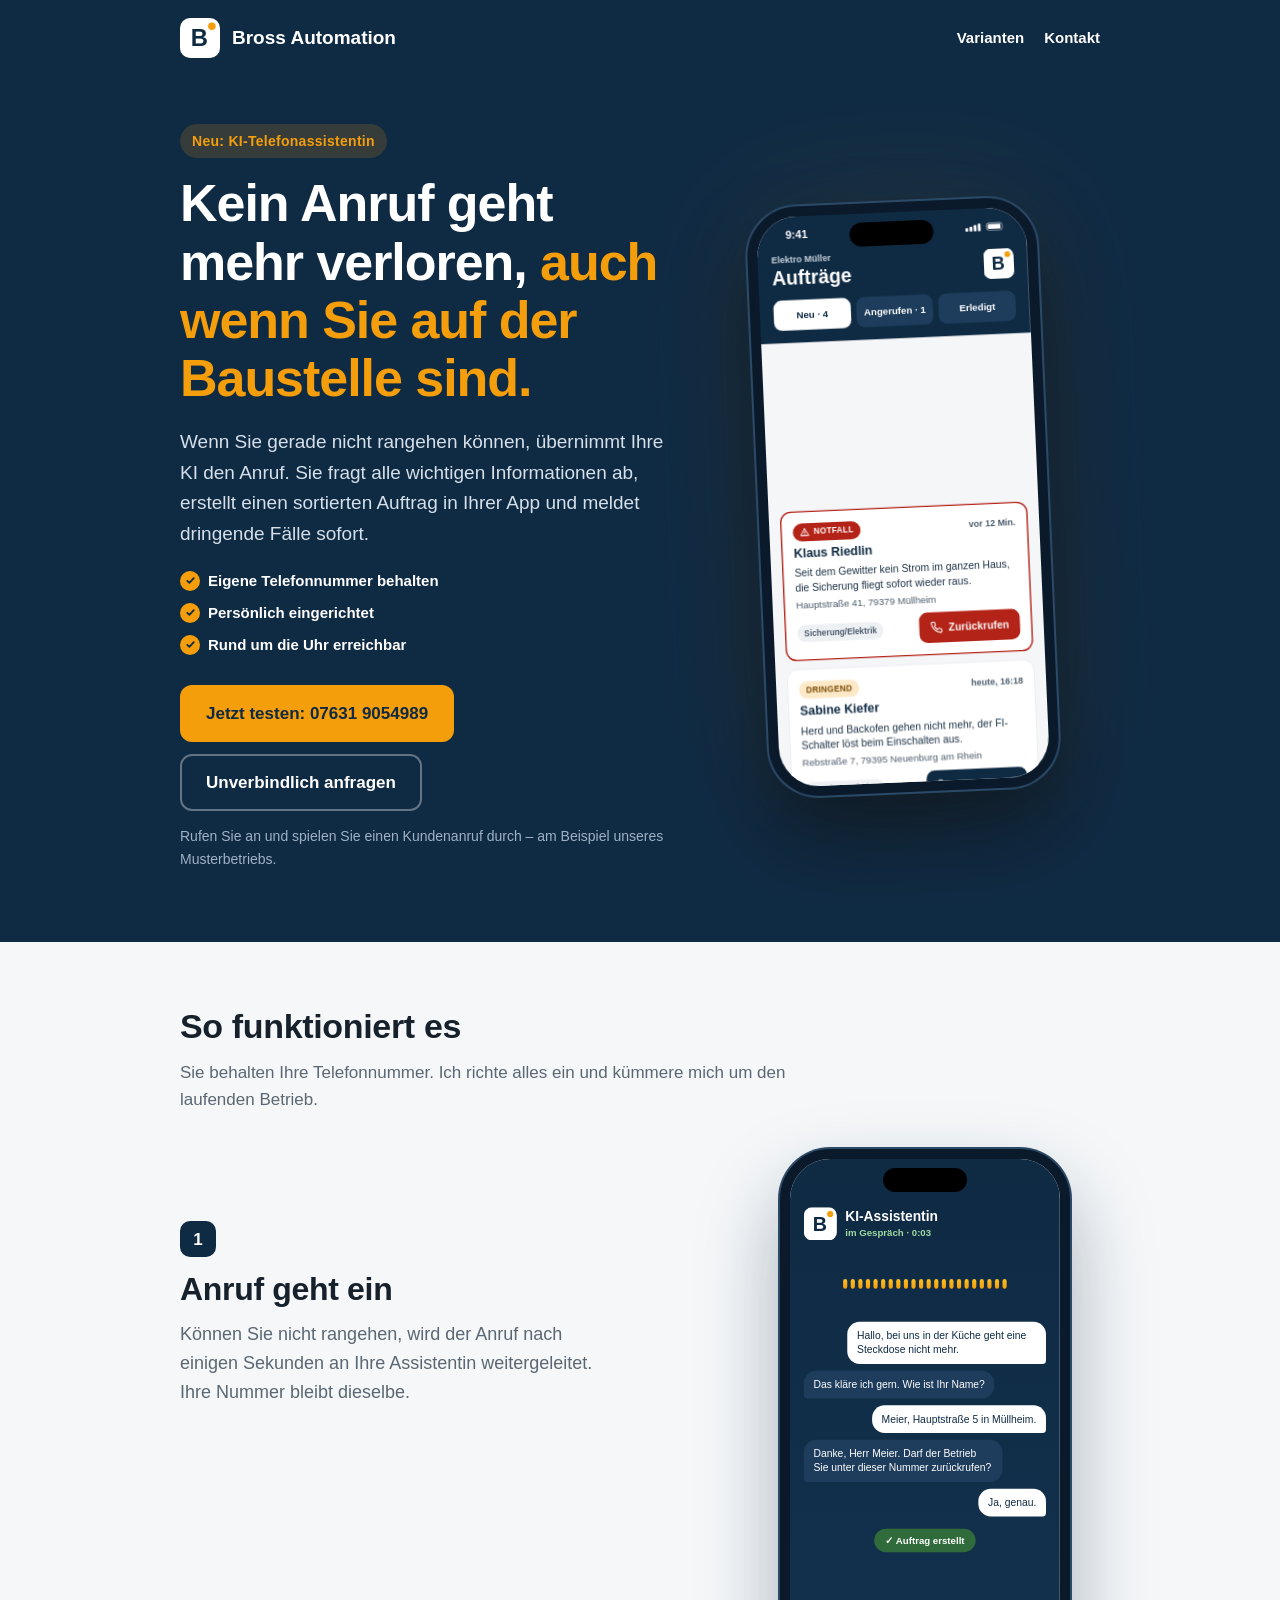
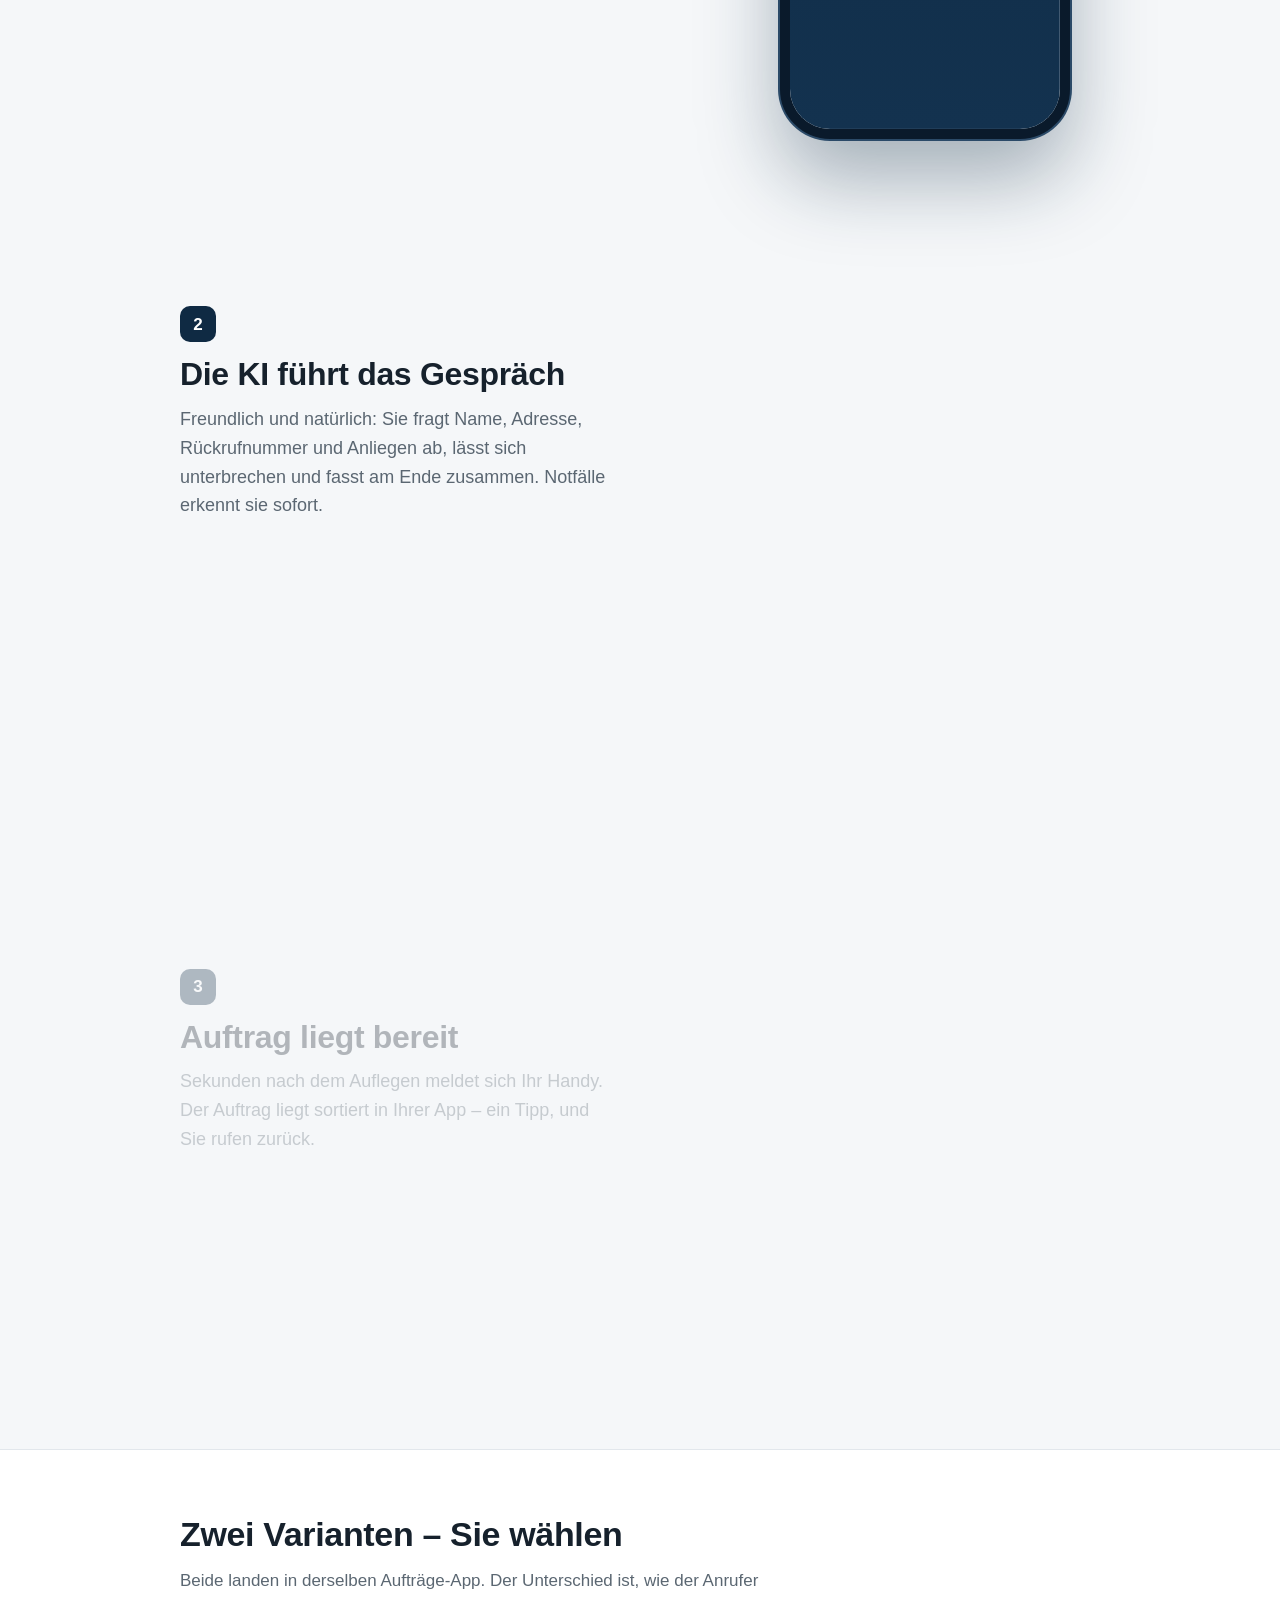
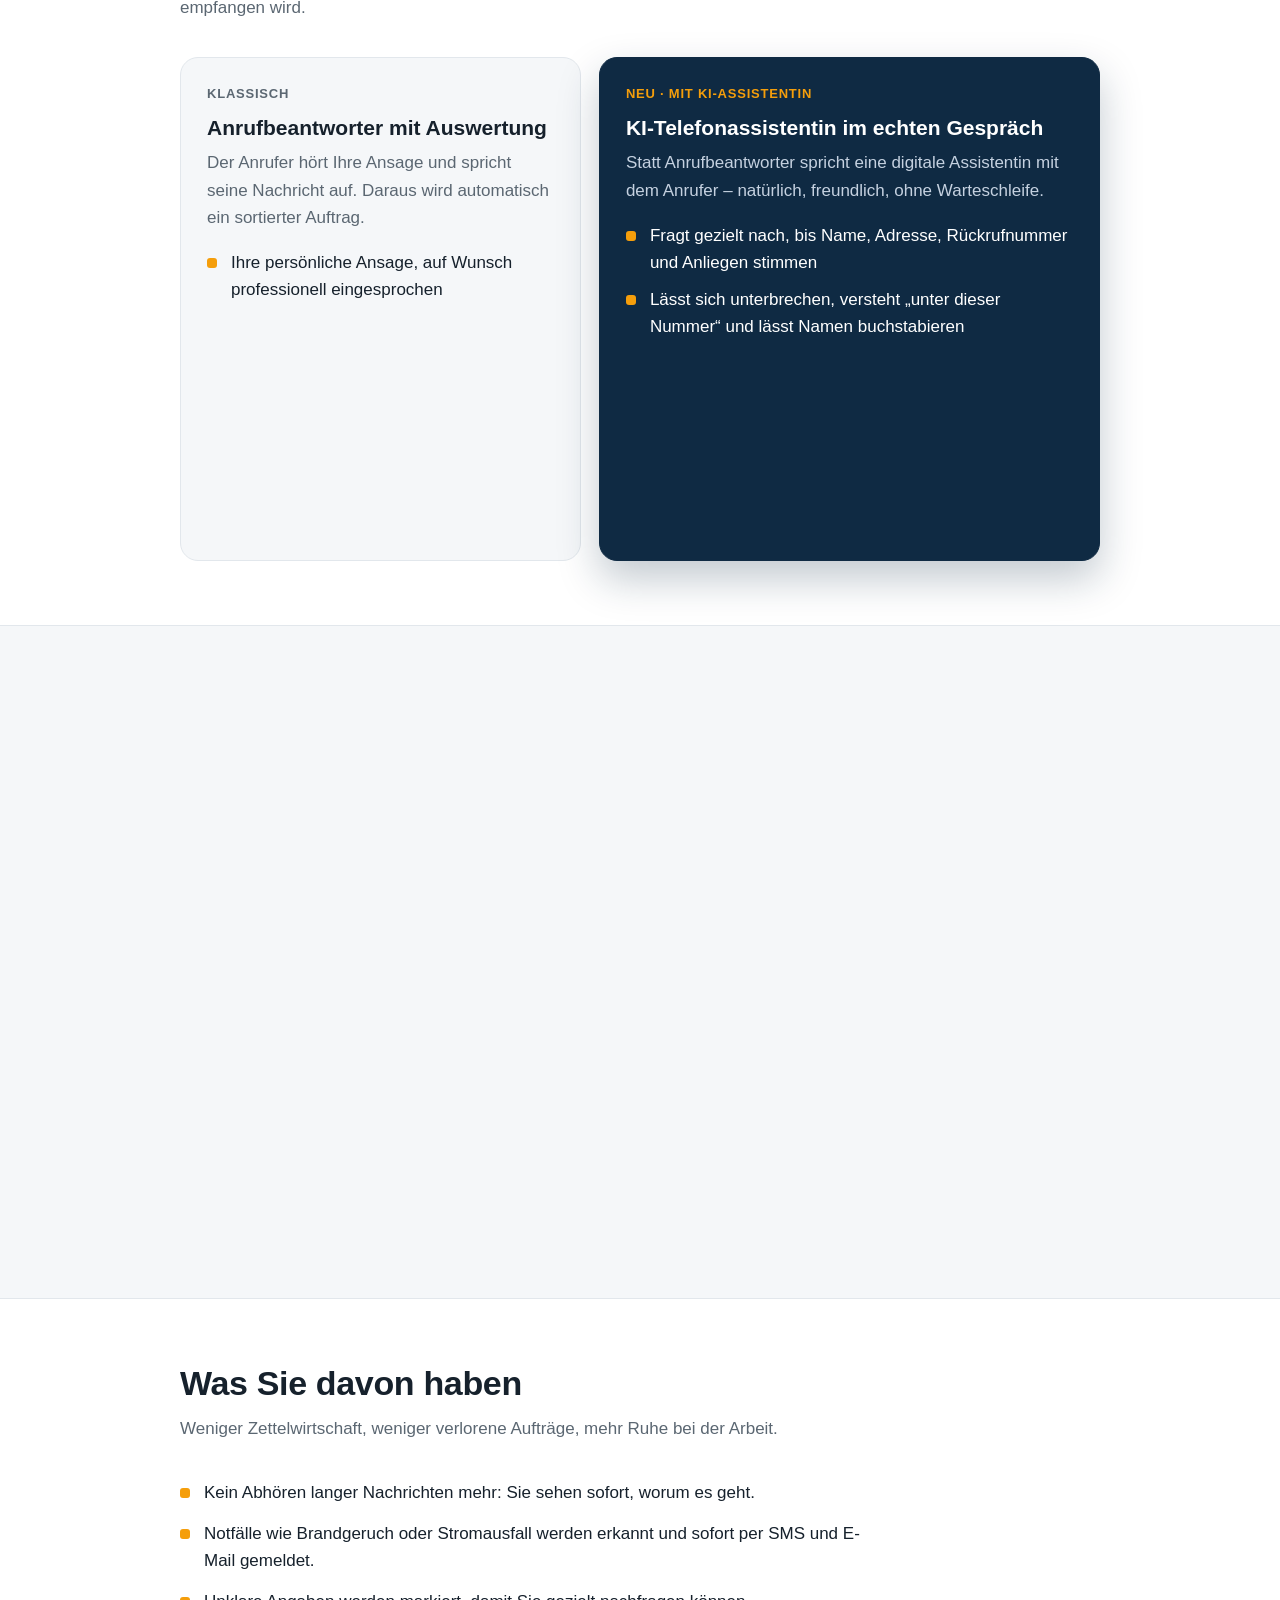
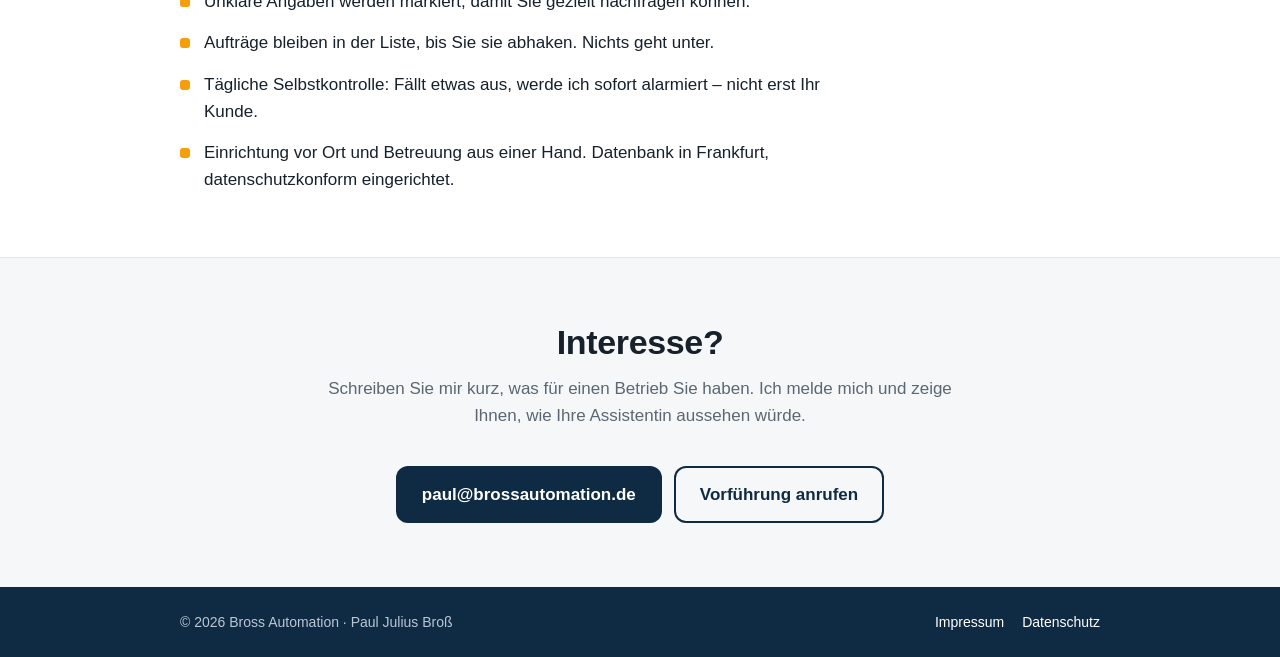
==== index.html @ 68efe4c9 "Startseite: stehendes Handy auf Mobil kleiner, endet vor dem nächsten Abschnitt; Versionsnummer gege" ====
<!doctype html>
<html lang="de">
<head>
  <meta charset="utf-8">
  <meta name="viewport" content="width=device-width, initial-scale=1">
  <title>Bross Automation – KI-Telefonassistentin für Handwerksbetriebe</title>
  <meta name="description" content="Bross Automation richtet Handwerksbetrieben eine KI-Telefonassistentin ein: Sie nimmt ab, wenn niemand kann, fragt alles Wichtige ab und legt den Auftrag sortiert in die App. Notfälle werden sofort gemeldet.">
  <link rel="icon" href="logo.svg" type="image/svg+xml">
  <link rel="stylesheet" href="styles.css?v=3">
</head>
<body>
  <header class="kopf">
    <div class="huelle">
      <a class="marke" href="./"><img src="logo.svg" alt="">Bross Automation</a>
      <nav><a href="#varianten">Varianten</a><a href="#kontakt">Kontakt</a></nav>
    </div>
  </header>

  <main>
    <div class="start">
      <div class="huelle start-raster">
        <div>
          <p class="etikett">Neu: KI-Telefonassistentin</p>
          <h1>Kein Anruf geht mehr verloren, <span>auch wenn Sie auf der Baustelle sind.</span></h1>
          <p>Wenn Sie gerade nicht rangehen können, übernimmt Ihre KI den Anruf. Sie fragt alle wichtigen Informationen ab, erstellt einen sortierten Auftrag in Ihrer App und meldet dringende Fälle sofort.</p>
          <ul class="vertrauen">
            <li>Eigene Telefonnummer behalten</li>
            <li>Persönlich eingerichtet</li>
            <li>Rund um die Uhr erreichbar</li>
          </ul>
          <div class="knoepfe">
            <a class="knopf" href="tel:+4976319054989">Jetzt testen: 07631 9054989</a>
            <a class="knopf zweit" href="#kontakt">Unverbindlich anfragen</a>
          </div>
          <p class="klein">Rufen Sie an und spielen Sie einen Kundenanruf durch – am Beispiel unseres Musterbetriebs.</p>
        </div>
        <div class="buehne" aria-hidden="true">
          <div class="handy">
            <div class="bildschirm">
              <div class="app">
                <div class="app-kopf">
                  <div class="statusleiste"><span>9:41</span><span class="status-rechts"><i></i><i></i><i></i><i></i><b></b></span></div>
                  <div class="kopf-zeile">
                    <div><div class="betrieb">Elektro Müller</div><div class="titel">Aufträge</div></div>
                    <img class="app-logo" src="logo.svg" alt="">
                  </div>
                  <div class="tabs"><span class="tab an"><span>Neu · <span id="anzahl">3</span></span></span><span class="tab">Angerufen · 1</span><span class="tab">Erledigt</span></div>
                </div>
                <div class="app-liste" id="auftraege">
                  <div class="ak notfall"><div class="ak-oben"><span class="mk notfall"><svg viewBox="0 0 24 24"><path d="M12 3 2 20h20L12 3z"/><path d="M12 10v4M12 17v.5"/></svg>NOTFALL</span><span class="zeit">vor 12 Min.</span></div><div class="name">Klaus Riedlin</div><div class="anliegen">Seit dem Gewitter kein Strom im ganzen Haus, die Sicherung fliegt sofort wieder raus.</div><div class="adresse">Hauptstraße 41, 79379 Müllheim</div><div class="ak-unten"><span class="kat">Sicherung/Elektrik</span><span class="rr"><svg viewBox="0 0 24 24"><path d="M22 16.9v3a2 2 0 0 1-2.2 2 19.8 19.8 0 0 1-8.6-3.1 19.5 19.5 0 0 1-6-6A19.8 19.8 0 0 1 2.1 4.2 2 2 0 0 1 4.1 2h3a2 2 0 0 1 2 1.7c.1.9.4 1.8.7 2.7a2 2 0 0 1-.5 2.1L8 9.8a16 16 0 0 0 6 6l1.3-1.3a2 2 0 0 1 2.1-.4c.9.3 1.8.6 2.7.7a2 2 0 0 1 1.7 2z"/></svg> Zurückrufen</span></div></div>
                  <div class="ak"><div class="ak-oben"><span class="mk dringend">DRINGEND</span><span class="zeit">heute, 16:18</span></div><div class="name">Sabine Kiefer</div><div class="anliegen">Herd und Backofen gehen nicht mehr, der FI-Schalter löst beim Einschalten aus.</div><div class="adresse">Rebstraße 7, 79395 Neuenburg am Rhein</div><div class="ak-unten"><span class="kat">FI-Schutzschalter</span><span class="rr"><svg viewBox="0 0 24 24"><path d="M22 16.9v3a2 2 0 0 1-2.2 2 19.8 19.8 0 0 1-8.6-3.1 19.5 19.5 0 0 1-6-6A19.8 19.8 0 0 1 2.1 4.2 2 2 0 0 1 4.1 2h3a2 2 0 0 1 2 1.7c.1.9.4 1.8.7 2.7a2 2 0 0 1-.5 2.1L8 9.8a16 16 0 0 0 6 6l1.3-1.3a2 2 0 0 1 2.1-.4c.9.3 1.8.6 2.7.7a2 2 0 0 1 1.7 2z"/></svg> Zurückrufen</span></div></div>
                  <div class="ak"><div class="ak-oben"><span></span><span class="zeit">heute, 11:02</span></div><div class="name">Thomas Wagner</div><div class="anliegen">Möchte ein Angebot für eine Wallbox in der Garage.</div><div class="adresse">Lindenweg 3, 79424 Auggen</div><div class="ak-unten"><span class="kat">Wallbox</span><span class="rr"><svg viewBox="0 0 24 24"><path d="M22 16.9v3a2 2 0 0 1-2.2 2 19.8 19.8 0 0 1-8.6-3.1 19.5 19.5 0 0 1-6-6A19.8 19.8 0 0 1 2.1 4.2 2 2 0 0 1 4.1 2h3a2 2 0 0 1 2 1.7c.1.9.4 1.8.7 2.7a2 2 0 0 1-.5 2.1L8 9.8a16 16 0 0 0 6 6l1.3-1.3a2 2 0 0 1 2.1-.4c.9.3 1.8.6 2.7.7a2 2 0 0 1 1.7 2z"/></svg> Zurückrufen</span></div></div>
                </div>
              </div>
              <div class="insel"></div>
              <div class="mitteilung" id="mitteilung"><img src="logo.svg" alt=""><div><div class="mt-kopf"><b>Aufträge</b><span>jetzt</span></div><div class="mt-titel" id="mt-titel">Neuer Auftrag</div><div class="mt-text" id="mt-text"></div></div></div>
            </div>
          </div>
        </div>
      </div>
    </div>

    <section class="ablauf">
      <div class="huelle">
        <h2>So funktioniert es</h2>
        <p class="unterzeile">Sie behalten Ihre Telefonnummer. Ich richte alles ein und kümmere mich um den laufenden Betrieb.</p>
        <div class="ablauf-raster">
          <div class="schritte">
            <div class="schritt an" data-schritt="0">
              <div class="nummer">1</div>
              <h3>Anruf geht ein</h3>
              <p>Können Sie nicht rangehen, wird der Anruf nach einigen Sekunden an Ihre Assistentin weitergeleitet. Ihre Nummer bleibt dieselbe.</p>
            </div>
            <div class="schritt" data-schritt="1">
              <div class="nummer">2</div>
              <h3>Die KI führt das Gespräch</h3>
              <p>Freundlich und natürlich: Sie fragt Name, Adresse, Rückrufnummer und Anliegen ab, lässt sich unterbrechen und fasst am Ende zusammen. Notfälle erkennt sie sofort.</p>
            </div>
            <div class="schritt" data-schritt="2">
              <div class="nummer">3</div>
              <h3>Auftrag liegt bereit</h3>
              <p>Sekunden nach dem Auflegen meldet sich Ihr Handy. Der Auftrag liegt sortiert in Ihrer App – ein Tipp, und Sie rufen zurück.</p>
            </div>
          </div>
          <div class="ablauf-buehne" aria-hidden="true">
            <div class="handy story">
              <div class="bildschirm">
                <div class="ebene e0 an">
                  <div class="app anrufbild">
                    <div class="ab-oben">Elektro Müller</div>
                    <div class="ab-nummer">0761 45 67 89</div>
                    <div class="ab-ort">Mobil · Freiburg</div>
                    <div class="ab-weiter"><span class="ab-punkt"></span>Niemand frei – weiter an Ihre KI-Assistentin</div>
                    <div class="ab-knoepfe">
                      <div><span class="rund rot"><svg viewBox="0 0 24 24"><path d="M22 16.9v3a2 2 0 0 1-2.2 2 19.8 19.8 0 0 1-8.6-3.1 19.5 19.5 0 0 1-6-6A19.8 19.8 0 0 1 2.1 4.2 2 2 0 0 1 4.1 2h3a2 2 0 0 1 2 1.7c.1.9.4 1.8.7 2.7a2 2 0 0 1-.5 2.1L8 9.8a16 16 0 0 0 6 6l1.3-1.3a2 2 0 0 1 2.1-.4c.9.3 1.8.6 2.7.7a2 2 0 0 1 1.7 2z"/></svg></span>Ablehnen</div>
                      <div><span class="rund gruen"><svg viewBox="0 0 24 24"><path d="M22 16.9v3a2 2 0 0 1-2.2 2 19.8 19.8 0 0 1-8.6-3.1 19.5 19.5 0 0 1-6-6A19.8 19.8 0 0 1 2.1 4.2 2 2 0 0 1 4.1 2h3a2 2 0 0 1 2 1.7c.1.9.4 1.8.7 2.7a2 2 0 0 1-.5 2.1L8 9.8a16 16 0 0 0 6 6l1.3-1.3a2 2 0 0 1 2.1-.4c.9.3 1.8.6 2.7.7a2 2 0 0 1 1.7 2z"/></svg></span>Annehmen</div>
                    </div>
                  </div>
                </div>
                <div class="ebene e1">
                  <div class="app gespraech">
                    <div class="gs-kopf">
                      <img src="logo.svg" alt="">
                      <div><b>KI-Assistentin</b><span>im Gespräch · <span class="gs-zeit">0:00</span></span></div>
                    </div>
                    <div class="welle"><i style="--i:0"></i><i style="--i:1"></i><i style="--i:2"></i><i style="--i:3"></i><i style="--i:4"></i><i style="--i:5"></i><i style="--i:6"></i><i style="--i:7"></i><i style="--i:8"></i><i style="--i:9"></i><i style="--i:10"></i><i style="--i:11"></i><i style="--i:12"></i><i style="--i:13"></i><i style="--i:14"></i><i style="--i:15"></i><i style="--i:16"></i><i style="--i:17"></i><i style="--i:18"></i><i style="--i:19"></i><i style="--i:20"></i><i style="--i:21"></i></div>
                    <div class="gs-verlauf">
                      <div class="gs k">Hallo, bei uns in der Küche geht eine Steckdose nicht mehr.</div>
                      <div class="gs ki">Das kläre ich gern. Wie ist Ihr Name?</div>
                      <div class="gs k">Meier, Hauptstraße 5 in Müllheim.</div>
                      <div class="gs ki">Danke, Herr Meier. Darf der Betrieb Sie unter dieser Nummer zurückrufen?</div>
                      <div class="gs k">Ja, genau.</div>
                      <div class="gs-fertig">✓ Auftrag erstellt</div>
                    </div>
                  </div>
                </div>
                <div class="ebene e2">
                  <div class="app">
                    <div class="app-kopf">
                      <div class="statusleiste"><span>9:42</span><span class="status-rechts"><i></i><i></i><i></i><i></i><b></b></span></div>
                      <div class="kopf-zeile"><div><div class="betrieb">Elektro Müller</div><div class="titel">Aufträge</div></div><img class="app-logo" src="logo.svg" alt=""></div>
                      <div class="tabs"><span class="tab an"><span>Neu · 1</span></span><span class="tab">Angerufen</span><span class="tab">Erledigt</span></div>
                    </div>
                    <div class="app-liste">
                      <div class="ak story-karte"><div class="ak-oben"><span></span><span class="zeit">gerade eben</span></div><div class="name">Herr Meier</div><div class="anliegen">Steckdose in der Küche funktioniert nicht mehr.</div><div class="adresse">Hauptstraße 5, 79379 Müllheim</div><div class="ak-unten"><span class="kat">Steckdose</span><span class="rr"><svg viewBox="0 0 24 24"><path d="M22 16.9v3a2 2 0 0 1-2.2 2 19.8 19.8 0 0 1-8.6-3.1 19.5 19.5 0 0 1-6-6A19.8 19.8 0 0 1 2.1 4.2 2 2 0 0 1 4.1 2h3a2 2 0 0 1 2 1.7c.1.9.4 1.8.7 2.7a2 2 0 0 1-.5 2.1L8 9.8a16 16 0 0 0 6 6l1.3-1.3a2 2 0 0 1 2.1-.4c.9.3 1.8.6 2.7.7a2 2 0 0 1 1.7 2z"/></svg> Zurückrufen</span></div></div>
                      <div class="ak"><div class="ak-oben"><span class="mk dringend">DRINGEND</span><span class="zeit">heute, 7:58</span></div><div class="name">Sabine Kiefer</div><div class="anliegen">Herd und Backofen gehen nicht mehr, der FI-Schalter löst beim Einschalten aus.</div><div class="adresse">Rebstraße 7, 79395 Neuenburg am Rhein</div><div class="ak-unten"><span class="kat">FI-Schutzschalter</span><span class="rr"><svg viewBox="0 0 24 24"><path d="M22 16.9v3a2 2 0 0 1-2.2 2 19.8 19.8 0 0 1-8.6-3.1 19.5 19.5 0 0 1-6-6A19.8 19.8 0 0 1 2.1 4.2 2 2 0 0 1 4.1 2h3a2 2 0 0 1 2 1.7c.1.9.4 1.8.7 2.7a2 2 0 0 1-.5 2.1L8 9.8a16 16 0 0 0 6 6l1.3-1.3a2 2 0 0 1 2.1-.4c.9.3 1.8.6 2.7.7a2 2 0 0 1 1.7 2z"/></svg> Zurückrufen</span></div></div>
                      <div class="ak notfall"><div class="ak-oben"><span class="mk notfall"><svg viewBox="0 0 24 24"><path d="M12 3 2 20h20L12 3z"/><path d="M12 10v4M12 17v.5"/></svg>NOTFALL</span><span class="zeit">gestern</span></div><div class="name">Klaus Riedlin</div><div class="anliegen">Seit dem Gewitter kein Strom im ganzen Haus, die Sicherung fliegt sofort wieder raus.</div><div class="adresse">Hauptstraße 41, 79379 Müllheim</div><div class="ak-unten"><span class="kat">Sicherung/Elektrik</span><span class="rr"><svg viewBox="0 0 24 24"><path d="M22 16.9v3a2 2 0 0 1-2.2 2 19.8 19.8 0 0 1-8.6-3.1 19.5 19.5 0 0 1-6-6A19.8 19.8 0 0 1 2.1 4.2 2 2 0 0 1 4.1 2h3a2 2 0 0 1 2 1.7c.1.9.4 1.8.7 2.7a2 2 0 0 1-.5 2.1L8 9.8a16 16 0 0 0 6 6l1.3-1.3a2 2 0 0 1 2.1-.4c.9.3 1.8.6 2.7.7a2 2 0 0 1 1.7 2z"/></svg> Zurückrufen</span></div></div>
                    </div>
                  </div>
                  <div class="mitteilung story-mitteilung"><img src="logo.svg" alt=""><div><div class="mt-kopf"><b>Aufträge</b><span>jetzt</span></div><div class="mt-titel">Neuer Auftrag: Herr Meier</div><div class="mt-text">Steckdose in der Küche funktioniert nicht mehr.</div></div></div>
                </div>
                <div class="insel"></div>
              </div>
            </div>
          </div>
        </div>
      </div>
    </section>

    <section id="varianten" class="hell">
      <div class="huelle">
        <h2>Zwei Varianten – Sie wählen</h2>
        <p class="unterzeile">Beide landen in derselben Aufträge-App. Der Unterschied ist, wie der Anrufer empfangen wird.</p>
        <div class="varianten">
          <div class="variante">
            <p class="variante-kopf">Klassisch</p>
            <h3>Anrufbeantworter mit Auswertung</h3>
            <p class="variante-text">Der Anrufer hört Ihre Ansage und spricht seine Nachricht auf. Daraus wird automatisch ein sortierter Auftrag.</p>
            <ul class="liste">
              <li>Ihre persönliche Ansage, auf Wunsch professionell eingesprochen</li>
              <li>Nachricht wird abgeschrieben und ausgewertet</li>
              <li>Notfälle werden erkannt und sofort gemeldet</li>
            </ul>
          </div>
          <div class="variante hervor">
            <p class="variante-kopf">Neu · mit KI-Assistentin</p>
            <h3>KI-Telefonassistentin im echten Gespräch</h3>
            <p class="variante-text">Statt Anrufbeantworter spricht eine digitale Assistentin mit dem Anrufer – natürlich, freundlich, ohne Warteschleife.</p>
            <ul class="liste">
              <li>Fragt gezielt nach, bis Name, Adresse, Rückrufnummer und Anliegen stimmen</li>
              <li>Lässt sich unterbrechen, versteht „unter dieser Nummer“ und lässt Namen buchstabieren</li>
              <li>Notfall: verweist bei Gefahr auf die 112 und meldet alles sofort an Sie</li>
              <li>Gibt keine Preise, Termine oder Reparatur-Tipps heraus – das bleibt bei Ihnen</li>
              <li>Weist zu Beginn darauf hin, dass sie eine KI ist und das Gespräch aufgezeichnet wird</li>
            </ul>
          </div>
        </div>
      </div>
    </section>

    <section>
      <div class="huelle beispiel-raster">
        <div>
          <h2>So klingt ein Gespräch</h2>
          <p class="unterzeile">Ein typischer Anruf, so wie er danach in Ihrer App steht. Probieren Sie es selbst – die Vorführ-Nummer ist rund um die Uhr erreichbar.</p>
          <a class="knopf" href="tel:+4976319054989">07631 9054989 anrufen</a>
        </div>
        <div class="chat">
          <div class="sprech ki">Elektro Müller, guten Tag! Hier spricht die KI-Assistentin, das Gespräch wird aufgezeichnet. Wie kann ich Ihnen helfen?</div>
          <div class="sprech kunde">Hallo, bei uns in der Küche geht eine Steckdose nicht mehr.</div>
          <div class="sprech ki">Das kläre ich gern. Wie ist Ihr Name?</div>
          <div class="sprech kunde">Meier, Hauptstraße 5 in Müllheim. Rufen Sie mich einfach unter dieser Nummer zurück.</div>
          <div class="sprech ki">Gerne. Ich fasse zusammen: Herr Meier, Hauptstraße 5 in Müllheim, Steckdose in der Küche. Stimmt das so?</div>
          <div class="sprech kunde">Genau.</div>
          <div class="sprech ki">Vielen Dank, wir melden uns schnellstmöglich. Auf Wiederhören!</div>
        </div>
      </div>
    </section>

    <section class="hell">
      <div class="huelle">
        <h2>Was Sie davon haben</h2>
        <p class="unterzeile">Weniger Zettelwirtschaft, weniger verlorene Aufträge, mehr Ruhe bei der Arbeit.</p>
        <ul class="liste">
          <li>Kein Abhören langer Nachrichten mehr: Sie sehen sofort, worum es geht.</li>
          <li>Notfälle wie Brandgeruch oder Stromausfall werden erkannt und sofort per SMS und E-Mail gemeldet.</li>
          <li>Unklare Angaben werden markiert, damit Sie gezielt nachfragen können.</li>
          <li>Aufträge bleiben in der Liste, bis Sie sie abhaken. Nichts geht unter.</li>
          <li>Tägliche Selbstkontrolle: Fällt etwas aus, werde ich sofort alarmiert – nicht erst Ihr Kunde.</li>
          <li>Einrichtung vor Ort und Betreuung aus einer Hand. Datenbank in Frankfurt, datenschutzkonform eingerichtet.</li>
        </ul>
      </div>
    </section>

    <section id="kontakt" class="kontakt">
      <div class="huelle">
        <h2>Interesse?</h2>
        <p class="unterzeile">Schreiben Sie mir kurz, was für einen Betrieb Sie haben. Ich melde mich und zeige Ihnen, wie Ihre Assistentin aussehen würde.</p>
        <div class="knoepfe mitte">
          <a class="knopf" href="mailto:paul@brossautomation.de">paul@brossautomation.de</a>
          <a class="knopf zweit-hell" href="tel:+4976319054989">Vorführung anrufen</a>
        </div>
      </div>
    </section>
  </main>

  <footer class="fuss">
    <div class="huelle">
      <span>© 2026 Bross Automation · Paul Julius Broß</span>
      <span><a href="impressum.html">Impressum</a><a href="datenschutz.html">Datenschutz</a></span>
    </div>
  </footer>
  <script src="seite.js?v=3" defer></script>
</body>
</html>
---- styles.css ----
:root {
  --marine: #0F2A43;
  --marine-hell: #1E3D5C;
  --orange: #F59E0B;
  --notfall: #B42318;
  --text: #16212C;
  --text-leise: #5B6772;
  --hintergrund: #F5F7F9;
  --flaeche: #FFFFFF;
  --linie: #E2E7EC;
}

* { box-sizing: border-box; }

html { -webkit-text-size-adjust: 100%; }

body {
  margin: 0;
  background: var(--hintergrund);
  color: var(--text);
  font-family: -apple-system, BlinkMacSystemFont, "Segoe UI", Roboto, "Helvetica Neue", Arial, sans-serif;
  font-size: 17px;
  line-height: 1.6;
}

a { color: var(--marine); }

.huelle { max-width: 960px; margin: 0 auto; padding: 0 20px; }

/* Kopf */
.kopf { background: var(--marine); color: #fff; }
.kopf .huelle { display: flex; align-items: center; justify-content: space-between; gap: 16px; padding-top: 18px; padding-bottom: 18px; }
.marke { display: flex; align-items: center; gap: 12px; color: #fff; text-decoration: none; font-weight: 800; font-size: 19px; }
.marke img { width: 40px; height: 40px; }
.kopf nav a { color: #fff; text-decoration: none; font-weight: 600; font-size: 15px; }

/* Startbereich */
.start { background: var(--marine); color: #fff; padding: 48px 0 72px; }
.start h1 { font-size: clamp(32px, 6vw, 52px); line-height: 1.12; margin: 0 0 20px; letter-spacing: -0.02em; }
.start h1 span { color: var(--orange); }
.start p { font-size: 19px; max-width: 620px; margin: 0 0 32px; color: #D6E0EA; }
.knopf { display: inline-block; background: var(--orange); color: var(--marine); font-weight: 800; text-decoration: none; padding: 15px 26px; border-radius: 12px; }
.knopf:hover { filter: brightness(1.05); }

/* Abschnitte */
section { padding: 64px 0; }
h2 { font-size: clamp(26px, 4vw, 34px); line-height: 1.2; margin: 0 0 12px; letter-spacing: -0.01em; }
.unterzeile { color: var(--text-leise); margin: 0 0 36px; max-width: 640px; }

.raster { display: grid; grid-template-columns: repeat(auto-fit, minmax(240px, 1fr)); gap: 16px; }
.karte { background: var(--flaeche); border: 1px solid var(--linie); border-radius: 16px; padding: 24px; }
.karte h3 { margin: 0 0 8px; font-size: 19px; }
.karte p { margin: 0; color: var(--text-leise); }
.nummer { display: inline-flex; align-items: center; justify-content: center; width: 36px; height: 36px; border-radius: 10px; background: var(--marine); color: #fff; font-weight: 800; margin-bottom: 14px; }

.liste { list-style: none; padding: 0; margin: 0; display: grid; gap: 14px; max-width: 680px; }
.liste li { display: flex; gap: 14px; align-items: flex-start; }
.liste li::before { content: ""; flex: none; width: 10px; height: 10px; margin-top: 9px; border-radius: 3px; background: var(--orange); }

.hell { background: var(--flaeche); border-top: 1px solid var(--linie); border-bottom: 1px solid var(--linie); }

.kontakt { text-align: center; }
.kontakt .unterzeile { margin-left: auto; margin-right: auto; }
.kontakt .knopf { background: var(--marine); color: #fff; }

/* Rechtstexte */
.rechtstext { padding-top: 48px; padding-bottom: 64px; max-width: 760px; }
.rechtstext h1 { font-size: 34px; margin: 0 0 24px; }
.rechtstext h2 { font-size: 21px; margin: 32px 0 8px; }
.rechtstext p, .rechtstext li { color: var(--text); }

/* Fuß */
.fuss { background: var(--marine); color: #B9C7D4; font-size: 14px; }
.fuss .huelle { display: flex; flex-wrap: wrap; justify-content: space-between; gap: 12px; padding-top: 24px; padding-bottom: 24px; }
.fuss a { color: #fff; text-decoration: none; margin-left: 18px; }
.fuss a:first-child { margin-left: 0; }

@media (max-width: 560px) {
  body { font-size: 16px; }
  .start { padding: 32px 0 56px; }
  .start p { font-size: 17px; }
  section { padding: 48px 0; }
  .rechtstext h1 { font-size: 28px; }
  .kopf nav { display: none; }
}

/* ===== KI-Assistentin: Startbereich, Maskottchen, Varianten, Chat ===== */
.kopf nav a + a { margin-left: 20px; }
.start-raster { display: grid; grid-template-columns: 1.25fr 1fr; gap: 32px; align-items: center; }
.etikett { display: inline-block; margin: 0 0 16px !important; padding: 6px 12px; border-radius: 999px; background: rgba(245,158,11,.16); color: var(--orange) !important; font-size: 14px !important; font-weight: 700; letter-spacing: .02em; }
.knoepfe { display: flex; flex-wrap: wrap; gap: 12px; }
.knoepfe.mitte { justify-content: center; }
.knopf.zweit { background: transparent; color: #fff; box-shadow: inset 0 0 0 2px rgba(255,255,255,.35); }
.knopf.zweit-hell { background: transparent !important; color: var(--marine) !important; box-shadow: inset 0 0 0 2px var(--marine); }
.start .klein { font-size: 14px; color: #9FB2C6; margin: 14px 0 0; }

.buehne { display: flex; justify-content: center; }
/* Vertrauensmerkmale im Startbereich */
.vertrauen { list-style: none; display: flex; flex-direction: column; gap: 8px; margin: -12px 0 28px; padding: 0; }
.vertrauen li { display: flex; align-items: center; gap: 8px; color: #fff; font-size: 15px; font-weight: 600; }
.vertrauen li::before { content: ""; flex: none; width: 20px; height: 20px; border-radius: 50%; background: var(--orange) url("data:image/svg+xml,%3Csvg xmlns='http://www.w3.org/2000/svg' viewBox='0 0 24 24' fill='none' stroke='%230F2A43' stroke-width='3.2' stroke-linecap='round' stroke-linejoin='round'%3E%3Cpath d='M6 12.5l4 4 8-9'/%3E%3C/svg%3E") center/13px no-repeat; }

/* Handy: Nachbau der Aufträge-App (Farben und Maße wie in der App, verkleinert) */
.handy { --s: .69; position: relative; width: 290px; height: 590px; border-radius: 50px; border: 10px solid #0a1a2b; background: #0a1a2b; box-shadow: 0 0 0 2px #2b4a68, 0 40px 80px rgba(0,0,0,.45), 0 0 120px rgba(245,158,11,.10); transform: rotate(-2.5deg); }
.bildschirm { position: relative; width: 100%; height: 100%; border-radius: 40px; overflow: hidden; background: #F4F6F8; }
.app { width: 391px; transform: scale(var(--s)); transform-origin: 0 0; font-family: -apple-system, BlinkMacSystemFont, "Segoe UI", Roboto, Arial, sans-serif; color: #1F3346; line-height: 1.3; }
.insel { position: absolute; top: 9px; left: 50%; width: 84px; height: 24px; margin-left: -42px; border-radius: 99px; background: #000; z-index: 3; }
.app-kopf { background: #0F2A43; padding: 0 20px 18px; }
.statusleiste { display: flex; justify-content: space-between; align-items: center; height: 54px; padding: 0 14px 0 22px; color: #fff; font-size: 16px; font-weight: 700; }
.status-rechts { display: flex; align-items: flex-end; gap: 2px; }
.status-rechts i { display: block; width: 4px; background: #fff; border-radius: 1px; }
.status-rechts i:nth-child(1) { height: 5px; } .status-rechts i:nth-child(2) { height: 7px; } .status-rechts i:nth-child(3) { height: 9px; } .status-rechts i:nth-child(4) { height: 11px; }
.status-rechts b { display: block; width: 24px; height: 12px; margin-left: 6px; border: 1.5px solid rgba(255,255,255,.6); border-radius: 4px; box-shadow: inset 0 0 0 1.5px #0F2A43, inset 20px 0 0 #fff; }
.kopf-zeile { display: flex; justify-content: space-between; align-items: center; margin-bottom: 14px; }
.betrieb { font-size: 13px; font-weight: 600; color: #C9D4DF; }
.titel { font-size: 28px; font-weight: 800; color: #fff; }
.app-logo { width: 44px; height: 44px; }
.tabs { display: flex; gap: 8px; }
.tab { flex: 1; min-height: 44px; display: flex; align-items: center; justify-content: center; border-radius: 12px; background: #1E3D5C; color: #fff; font-size: 14px; font-weight: 700; }
.tab.an { background: #fff; color: #0F2A43; }
.app-liste { padding: 16px; display: flex; flex-direction: column; gap: 12px; }
.ak { display: flex; flex-direction: column; gap: 6px; padding: 16px; border-radius: 16px; background: #fff; border: 1px solid #E3E8ED; transition: transform .5s, opacity .5s, box-shadow .8s; }
.ak.notfall { border: 2px solid #B42318; }
.ak.rein { opacity: 0; transform: translateY(-20px); }
.ak.frisch { box-shadow: 0 0 0 3px rgba(245,158,11,.55), 0 10px 24px rgba(15,42,67,.12); }
.ak-oben { display: flex; justify-content: space-between; align-items: center; min-height: 26px; }
.zeit { font-size: 13px; font-weight: 600; color: #4B5B6B; }
.mk { display: inline-flex; align-items: center; gap: 6px; padding: 5px 10px; border-radius: 999px; font-size: 12px; font-weight: 800; letter-spacing: .4px; }
.mk svg { width: 14px; height: 14px; fill: none; stroke: #fff; stroke-width: 2.4; stroke-linecap: round; stroke-linejoin: round; }
.mk.notfall { background: #B42318; color: #fff; }
.mk.dringend { background: #FDE9C8; color: #7A4A00; }
.mk.pruefen { background: #EEF1F4; color: #4B5B6B; }
.name { font-size: 18px; font-weight: 800; color: #0F2A43; }
.anliegen { font-size: 15px; line-height: 21px; }
.adresse { font-size: 14px; color: #4B5B6B; }
.ak-unten { display: flex; justify-content: space-between; align-items: center; gap: 10px; margin-top: 4px; }
.kat { font-size: 12px; font-weight: 700; color: #4B5B6B; background: #EEF1F4; padding: 5px 10px; border-radius: 999px; }
.rr { display: inline-flex; align-items: center; gap: 8px; min-height: 44px; padding: 0 16px; border-radius: 12px; background: #0F2A43; color: #fff; font-size: 15px; font-weight: 800; }
.ak.notfall .rr { background: #B42318; }
.rr svg { width: 18px; height: 18px; fill: none; stroke: #fff; stroke-width: 2; }
/* iPhone-Mitteilung */
.mitteilung { position: absolute; z-index: 4; top: 40px; left: 8px; right: 8px; display: flex; gap: 9px; padding: 10px; border-radius: 18px; background: rgba(245,247,249,.82); -webkit-backdrop-filter: blur(16px); backdrop-filter: blur(16px); box-shadow: 0 10px 30px rgba(0,0,0,.3); color: #111; font-size: 12px; line-height: 1.3; opacity: 0; transform: translateY(-70px); transition: opacity .4s, transform .45s cubic-bezier(.2,.9,.3,1.2); }
.mitteilung.an { opacity: 1; transform: none; }
.mitteilung img { width: 30px; height: 30px; flex: none; }
.mitteilung > div { flex: 1; min-width: 0; }
.mt-kopf { display: flex; justify-content: space-between; color: #555; font-size: 11px; }
.mt-kopf b { font-weight: 600; text-transform: uppercase; letter-spacing: .3px; }
.mt-titel { font-weight: 700; }
.mt-text { overflow: hidden; display: -webkit-box; -webkit-line-clamp: 2; -webkit-box-orient: vertical; }
.kopf-gruppe { transform-origin: 120px 128px; transition: transform .2s ease-out; }

/* Varianten */
.varianten { display: grid; grid-template-columns: 1fr 1.25fr; gap: 18px; align-items: stretch; }
.variante { background: var(--hintergrund); border: 1px solid var(--linie); border-radius: 18px; padding: 26px; }
.variante h3 { margin: 0 0 8px; font-size: 21px; line-height: 1.25; }
.variante-kopf { margin: 0 0 10px; font-size: 13px; font-weight: 800; letter-spacing: .06em; text-transform: uppercase; color: var(--text-leise); }
.variante-text { margin: 0 0 18px; color: var(--text-leise); }
.variante .liste { gap: 10px; }
.variante.hervor { background: var(--marine); border-color: var(--marine); color: #fff; box-shadow: 0 18px 40px rgba(15,42,67,.25); position: relative; }
.variante.hervor .variante-kopf { color: var(--orange); }
.variante.hervor .variante-text { color: #C5D1E0; }

/* Chat-Beispiel */
.beispiel-raster { display: grid; grid-template-columns: 1fr 1.1fr; gap: 32px; align-items: center; }
.chat { display: flex; flex-direction: column; gap: 10px; background: var(--flaeche); border: 1px solid var(--linie); border-radius: 20px; padding: 20px; }
.sprech { max-width: 86%; padding: 10px 14px; border-radius: 16px; font-size: 15px; line-height: 1.4; opacity: 0; transform: translateY(8px); transition: opacity .4s, transform .4s; }
.chat.sichtbar .sprech { opacity: 1; transform: none; }
.sprech.ki { align-self: flex-start; background: var(--hintergrund); border: 1px solid var(--linie); border-bottom-left-radius: 4px; }
.sprech.kunde { align-self: flex-end; background: var(--marine); color: #fff; border-bottom-right-radius: 4px; }

/* Ablauf: Handy bleibt stehen, Bildschirm wechselt mit dem Schritt */
.ablauf-raster { display: grid; grid-template-columns: 1fr 320px; gap: 48px; }
.schritt { min-height: 72vh; display: flex; flex-direction: column; justify-content: center; opacity: .3; transition: opacity .5s; max-width: 440px; }
.schritt.an { opacity: 1; }
.schritt:first-child { min-height: 60vh; justify-content: flex-start; padding-top: 8vh; }
.schritt h3 { font-size: clamp(24px, 3vw, 32px); line-height: 1.15; margin: 0 0 12px; letter-spacing: -.01em; }
.schritt p { margin: 0; color: var(--text-leise); font-size: 18px; }
.ablauf-buehne { position: relative; }
.ablauf-buehne .handy { position: sticky; top: calc(50vh - 295px); transform: none; box-shadow: 0 0 0 2px #2b4a68, 0 40px 80px rgba(15,42,67,.35); }
.ebene { position: absolute; inset: 0; opacity: 0; transform: scale(.94); filter: blur(6px); transition: opacity .6s, transform .7s cubic-bezier(.2,.8,.2,1), filter .6s; pointer-events: none; }
.ebene.an { opacity: 1; transform: none; filter: none; }
.ebene .app { height: calc(100% / var(--s)); }
/* Schritt 1: Anrufbildschirm */
.anrufbild { display: flex; flex-direction: column; align-items: center; padding: 120px 30px 70px; background: radial-gradient(120% 70% at 50% 0%, #3b5a78 0%, #1a2f45 55%, #0b1724 100%); color: #fff; text-align: center; }
.ab-oben { font-size: 17px; color: rgba(255,255,255,.65); }
.ab-nummer { font-size: 38px; font-weight: 400; margin-top: 6px; letter-spacing: -.01em; }
.ab-ort { font-size: 17px; color: rgba(255,255,255,.65); margin-top: 4px; }
.ab-weiter { display: flex; align-items: center; gap: 10px; margin-top: 60px; padding: 12px 18px; border-radius: 999px; background: rgba(245,158,11,.18); border: 1px solid rgba(245,158,11,.5); color: #FDE7B0; font-size: 15px; font-weight: 700; opacity: 0; transform: translateY(10px); transition: opacity .5s 1.4s, transform .5s 1.4s; }
.e0.an .ab-weiter { opacity: 1; transform: none; }
.ab-punkt { width: 10px; height: 10px; border-radius: 50%; background: var(--orange); animation: klingeln 1.2s infinite; flex: none; }
.ab-knoepfe { margin-top: auto; width: 100%; display: flex; justify-content: space-between; padding: 0 20px; }
.ab-knoepfe > div { display: flex; flex-direction: column; align-items: center; gap: 10px; font-size: 15px; }
.rund { width: 78px; height: 78px; border-radius: 50%; display: flex; align-items: center; justify-content: center; }
.rund svg { width: 34px; height: 34px; fill: #fff; stroke: none; }
.rund.rot { background: #EB4E3D; } .rund.rot svg { transform: rotate(135deg); }
.rund.gruen { background: #65C466; animation: atmen 1.4s ease-in-out infinite; }
@keyframes atmen { 0%,100% { box-shadow: 0 0 0 0 rgba(101,196,102,.55); } 50% { box-shadow: 0 0 0 16px rgba(101,196,102,0); } }
/* Schritt 2: Gespräch */
.gespraech { display: flex; flex-direction: column; padding: 70px 20px 24px; background: linear-gradient(180deg, #0F2A43 0%, #13324f 100%); color: #fff; }
.gs-kopf { display: flex; align-items: center; gap: 12px; }
.gs-kopf img { width: 48px; height: 48px; }
.gs-kopf b { display: block; font-size: 20px; }
.gs-kopf span { font-size: 14px; color: #9fd8a0; font-weight: 600; }
.welle { display: flex; align-items: center; justify-content: center; gap: 5px; height: 90px; margin: 18px 0 10px; }
.welle i { width: 6px; height: 14px; border-radius: 3px; background: linear-gradient(180deg, #FBBF24, #F59E0B); animation: welle 1.1s ease-in-out infinite; animation-delay: calc(var(--i) * -0.09s); }
.welle i:nth-child(3n) { animation-duration: .8s; } .welle i:nth-child(4n+1) { animation-duration: 1.35s; }
@keyframes welle { 0%,100% { height: 10px; opacity: .6; } 50% { height: 70px; opacity: 1; } }
.gs-verlauf { display: flex; flex-direction: column; gap: 10px; }
.gs { max-width: 82%; padding: 10px 14px; border-radius: 18px; font-size: 15px; line-height: 1.35; opacity: 0; transform: translateY(10px); transition: opacity .4s, transform .4s; }
.gs.k { align-self: flex-end; background: #fff; color: #0F2A43; border-bottom-right-radius: 5px; }
.gs.ki { align-self: flex-start; background: #1E3D5C; border-bottom-left-radius: 5px; }
.gs-fertig { align-self: center; margin-top: 8px; padding: 8px 16px; border-radius: 999px; background: #2F6B3B; font-size: 14px; font-weight: 800; opacity: 0; transform: scale(.8); transition: opacity .4s, transform .4s cubic-bezier(.2,.9,.3,1.4); }
.e1.an .gs, .e1.an .gs-fertig { opacity: 1; transform: none; }
.e1.an .gs:nth-child(1) { transition-delay: .4s; } .e1.an .gs:nth-child(2) { transition-delay: 1.3s; } .e1.an .gs:nth-child(3) { transition-delay: 2.2s; }
.e1.an .gs:nth-child(4) { transition-delay: 3.1s; } .e1.an .gs:nth-child(5) { transition-delay: 4s; } .e1.an .gs-fertig { transition-delay: 4.7s; }
/* Schritt 3: Auftrag in der App */
.story-mitteilung { transition-delay: 0s; }
.e2.an .story-mitteilung { opacity: 1; transform: none; transition-delay: .5s; }
.story-karte { opacity: 0; transform: translateY(-16px); }
.e2.an .story-karte { opacity: 1; transform: none; transition-delay: 1.2s; box-shadow: 0 0 0 3px rgba(245,158,11,.55), 0 10px 24px rgba(15,42,67,.12); }

/* sanftes Einblenden beim Scrollen */
.einblenden { opacity: 0; transform: translateY(28px); transition: opacity .8s cubic-bezier(.2,.7,.2,1), transform .8s cubic-bezier(.2,.7,.2,1); }
.einblenden.da { opacity: 1; transform: none; }
/* Handy oben kippt mit der Maus */
.start .handy { transform: perspective(1400px) rotateX(var(--rx, 0deg)) rotateY(var(--ry, 0deg)) rotate(-2.5deg); transition: transform .25s ease-out; }

@media (max-width: 860px) {
  .start-raster, .beispiel-raster, .varianten { grid-template-columns: 1fr; }
  .handy { --s: .64; width: 270px; height: 500px; transform: none; margin-top: 8px; }
  .start .handy { transform: none; }
  .ablauf-raster { grid-template-columns: 1fr; gap: 0; }
  .ablauf-buehne { order: -1; position: sticky; top: 60px; z-index: 2; height: 360px; display: flex; justify-content: center; }
  .ablauf-buehne::before { content: ""; position: absolute; top: -48px; left: -20px; right: -20px; height: 430px; background: linear-gradient(var(--hintergrund) 88%, rgba(245,247,249,0)); }
  .ablauf-buehne .handy { --s: .425; position: relative; top: 0; width: 180px; height: 350px; border-width: 7px; border-radius: 36px; }
  .ablauf-buehne .bildschirm { border-radius: 29px; }
  .ablauf-buehne .mitteilung { zoom: .64; top: 40px; }
  .ablauf-buehne .insel { width: 56px; height: 17px; margin-left: -28px; top: 7px; }
  .schritt { min-height: 92vh; max-width: none; justify-content: flex-start; padding-top: 390px; }
  .schritt:first-child { min-height: 0; padding: 24px 0 40vh; }
  .schritt h3 { font-size: 22px; }
  .schritt p { font-size: 16px; }
}

@media (prefers-reduced-motion: reduce) {
  .handy *, .sprech, .einblenden, .start .handy { animation: none !important; transition: none !important; }
  .einblenden { opacity: 1; transform: none; }
  .sprech { opacity: 1; transform: none; }
}
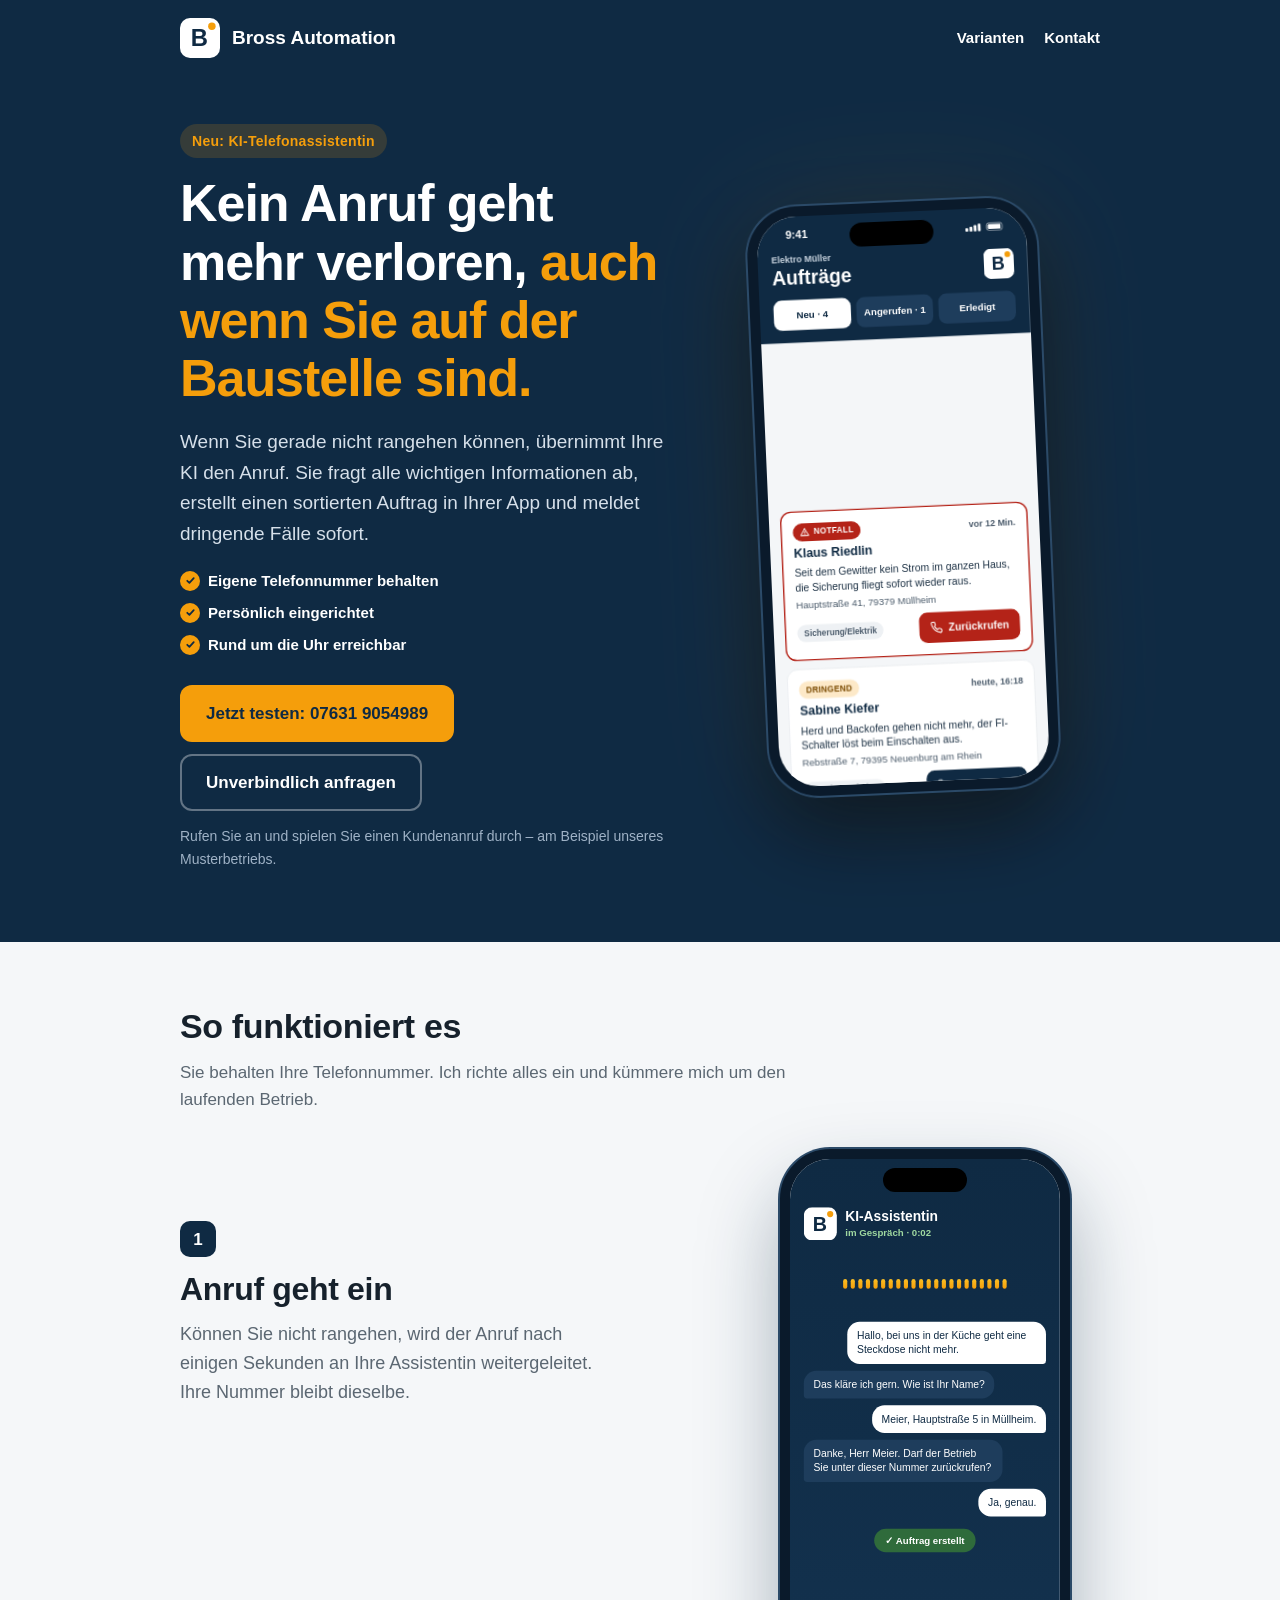
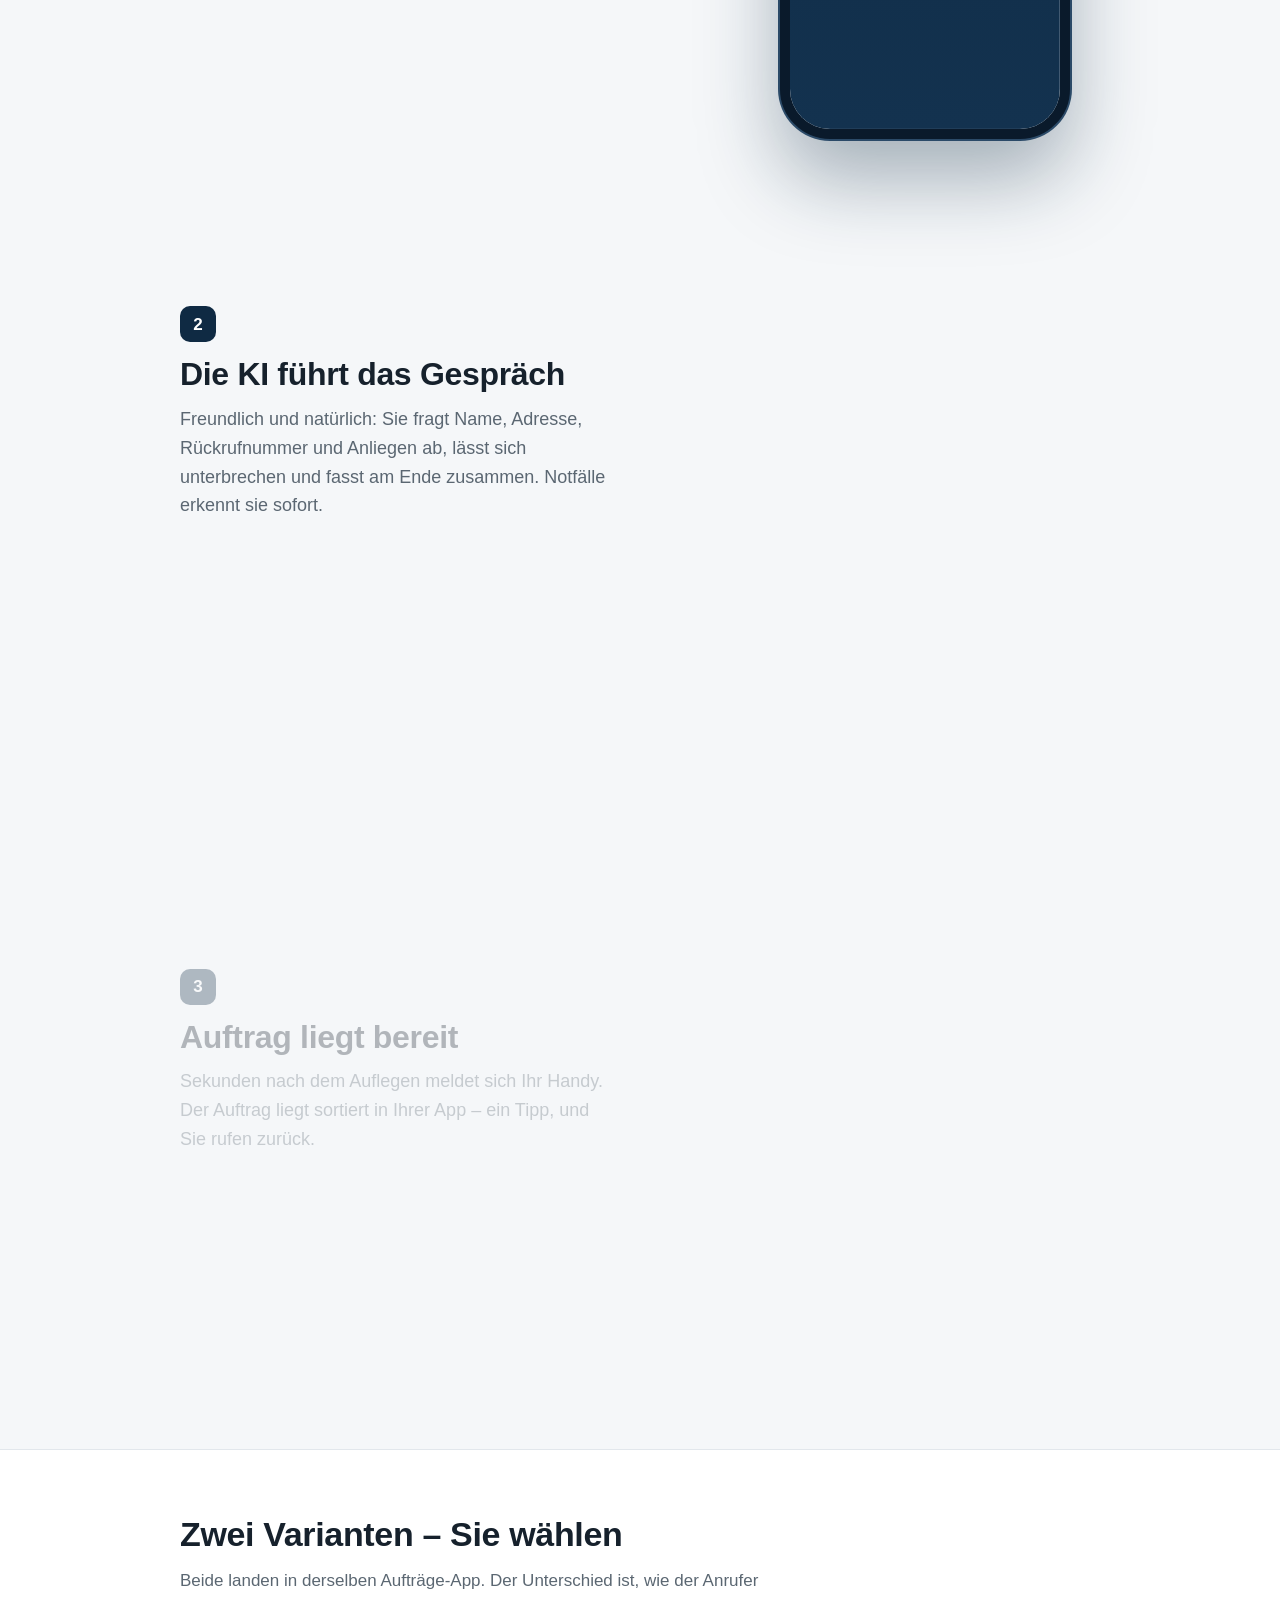
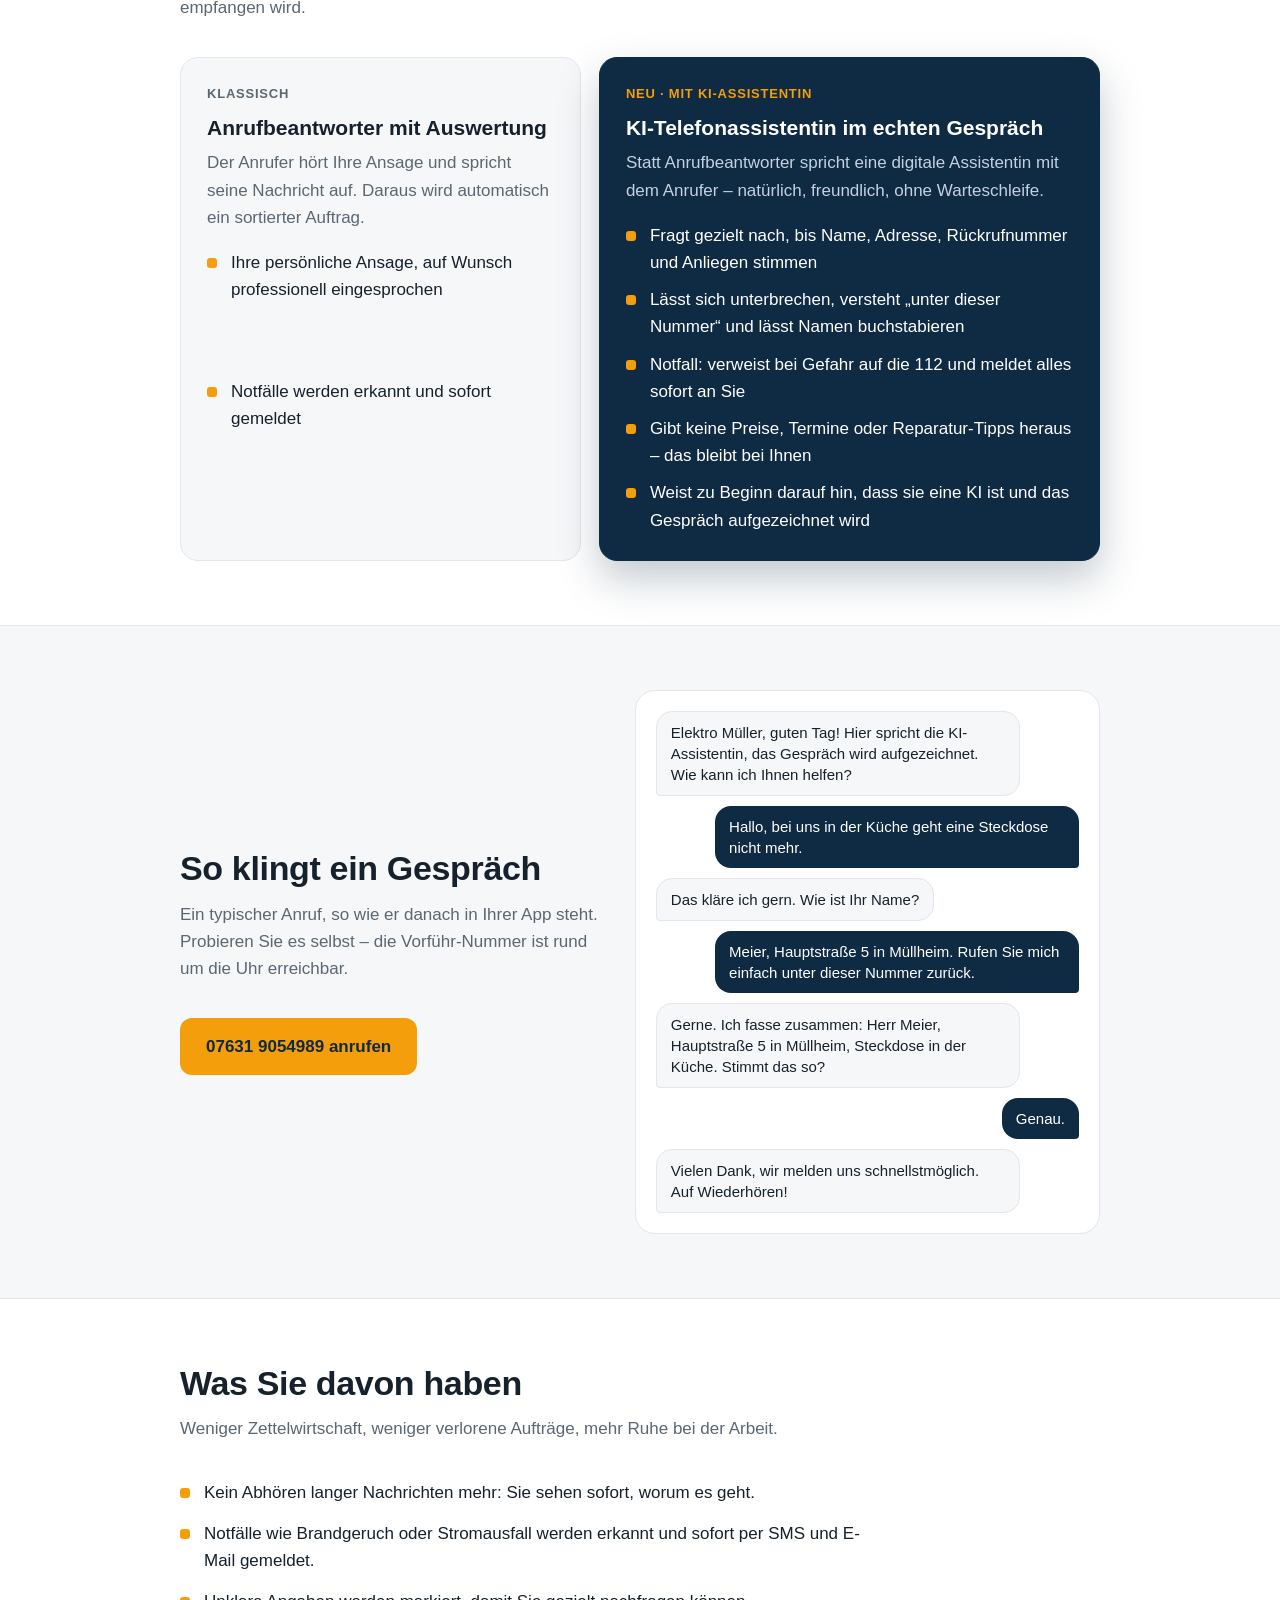
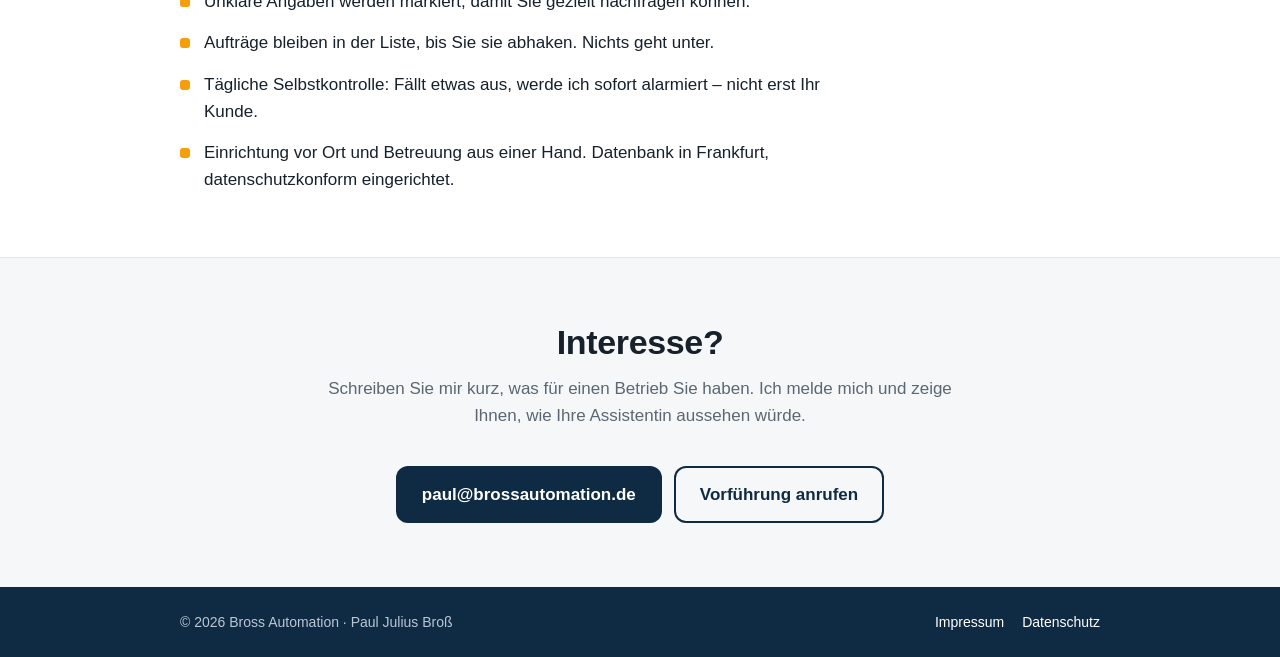
==== commit 47045f33: "Mobil: Telefonnummern nicht automatisch verlinken, engere Abstände im Ablauf, letzter Schritt bleibt" ====
--- a/index.html
+++ b/index.html
@@ -3,10 +3,11 @@
 <head>
   <meta charset="utf-8">
   <meta name="viewport" content="width=device-width, initial-scale=1">
+  <meta name="format-detection" content="telephone=no">
   <title>Bross Automation – KI-Telefonassistentin für Handwerksbetriebe</title>
   <meta name="description" content="Bross Automation richtet Handwerksbetrieben eine KI-Telefonassistentin ein: Sie nimmt ab, wenn niemand kann, fragt alles Wichtige ab und legt den Auftrag sortiert in die App. Notfälle werden sofort gemeldet.">
   <link rel="icon" href="logo.svg" type="image/svg+xml">
-  <link rel="stylesheet" href="styles.css?v=3">
+  <link rel="stylesheet" href="styles.css?v=7">
 </head>
 <body>
   <header class="kopf">
--- a/styles.css
+++ b/styles.css
@@ -236,8 +236,9 @@
   .ablauf-buehne .bildschirm { border-radius: 29px; }
   .ablauf-buehne .mitteilung { zoom: .64; top: 40px; }
   .ablauf-buehne .insel { width: 56px; height: 17px; margin-left: -28px; top: 7px; }
-  .schritt { min-height: 92vh; max-width: none; justify-content: flex-start; padding-top: 390px; }
-  .schritt:first-child { min-height: 0; padding: 24px 0 40vh; }
+  .schritt { min-height: 0; max-width: none; justify-content: flex-start; padding: 270px 0 6vh; }
+  .schritt:first-child { min-height: 0; padding: 24px 0 6vh; }
+  .schritt:last-child { padding-bottom: 32px; }
   .schritt h3 { font-size: 22px; }
   .schritt p { font-size: 16px; }
 }
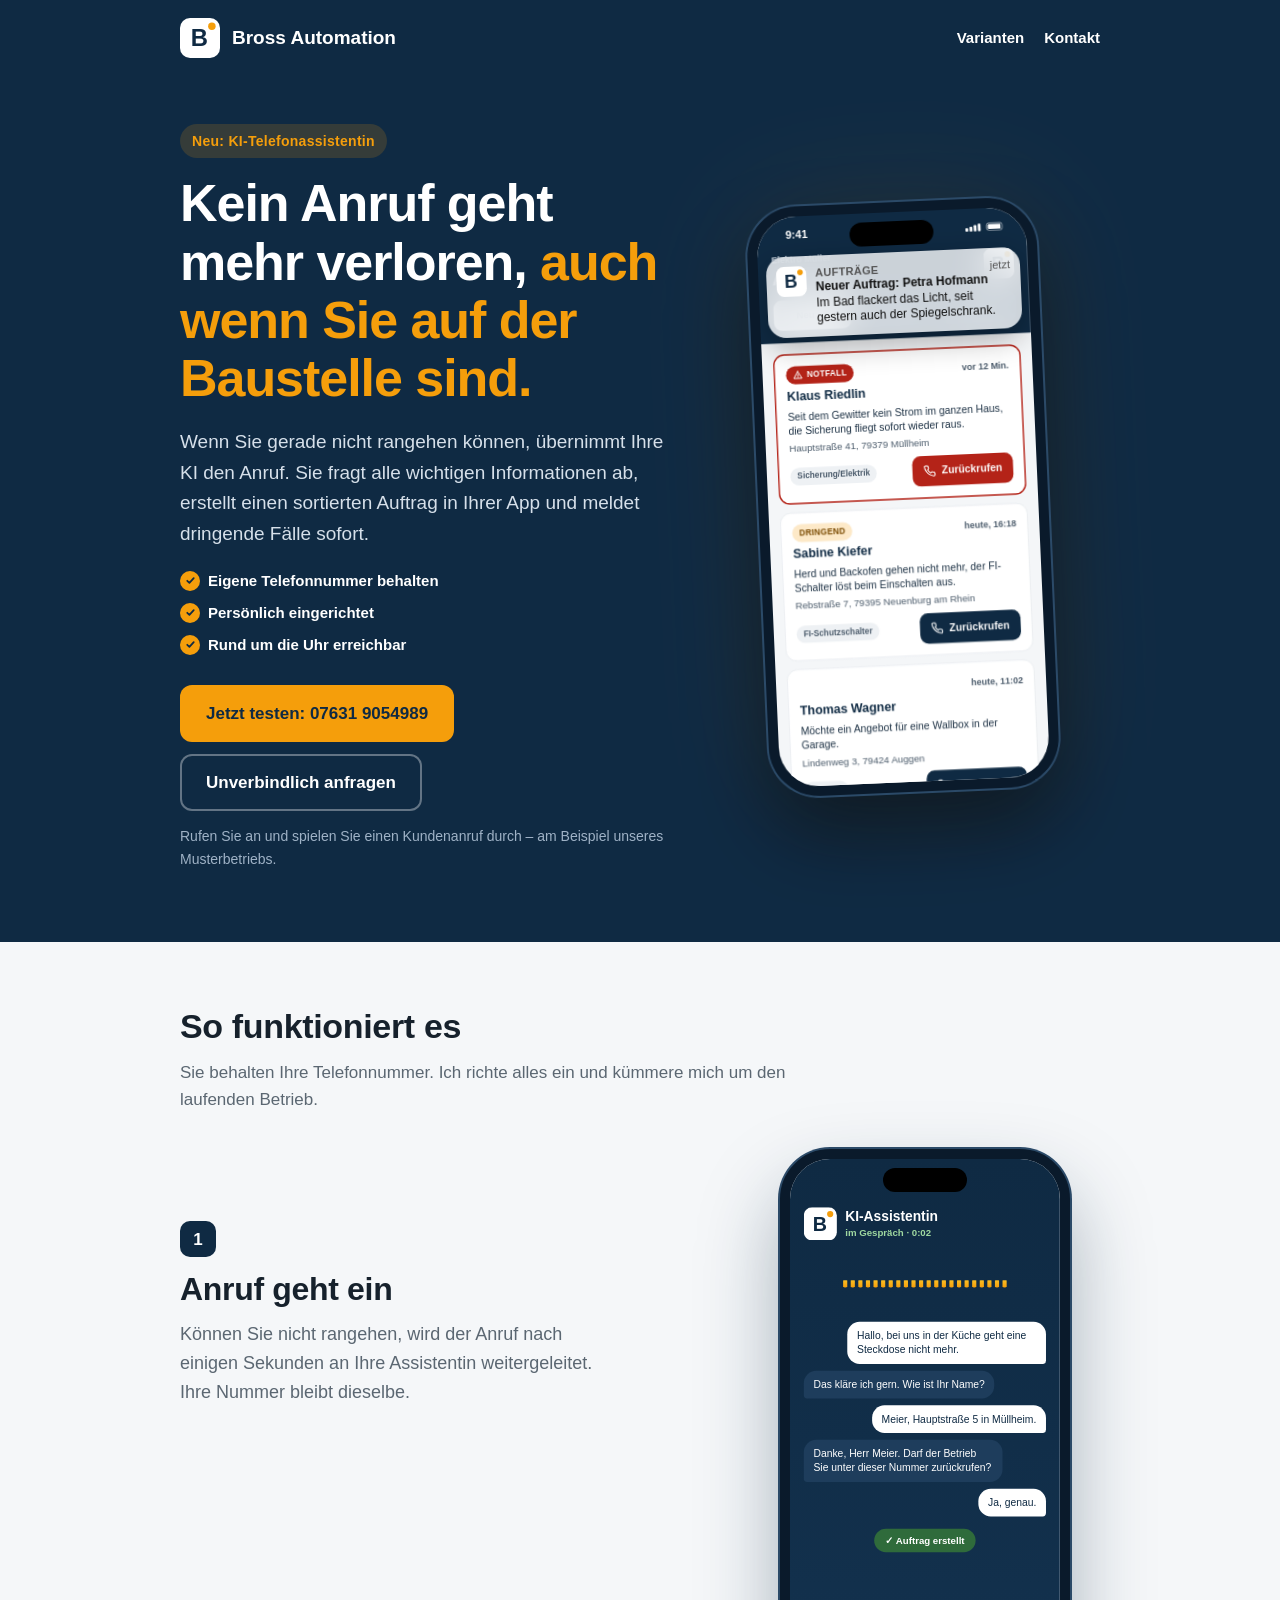
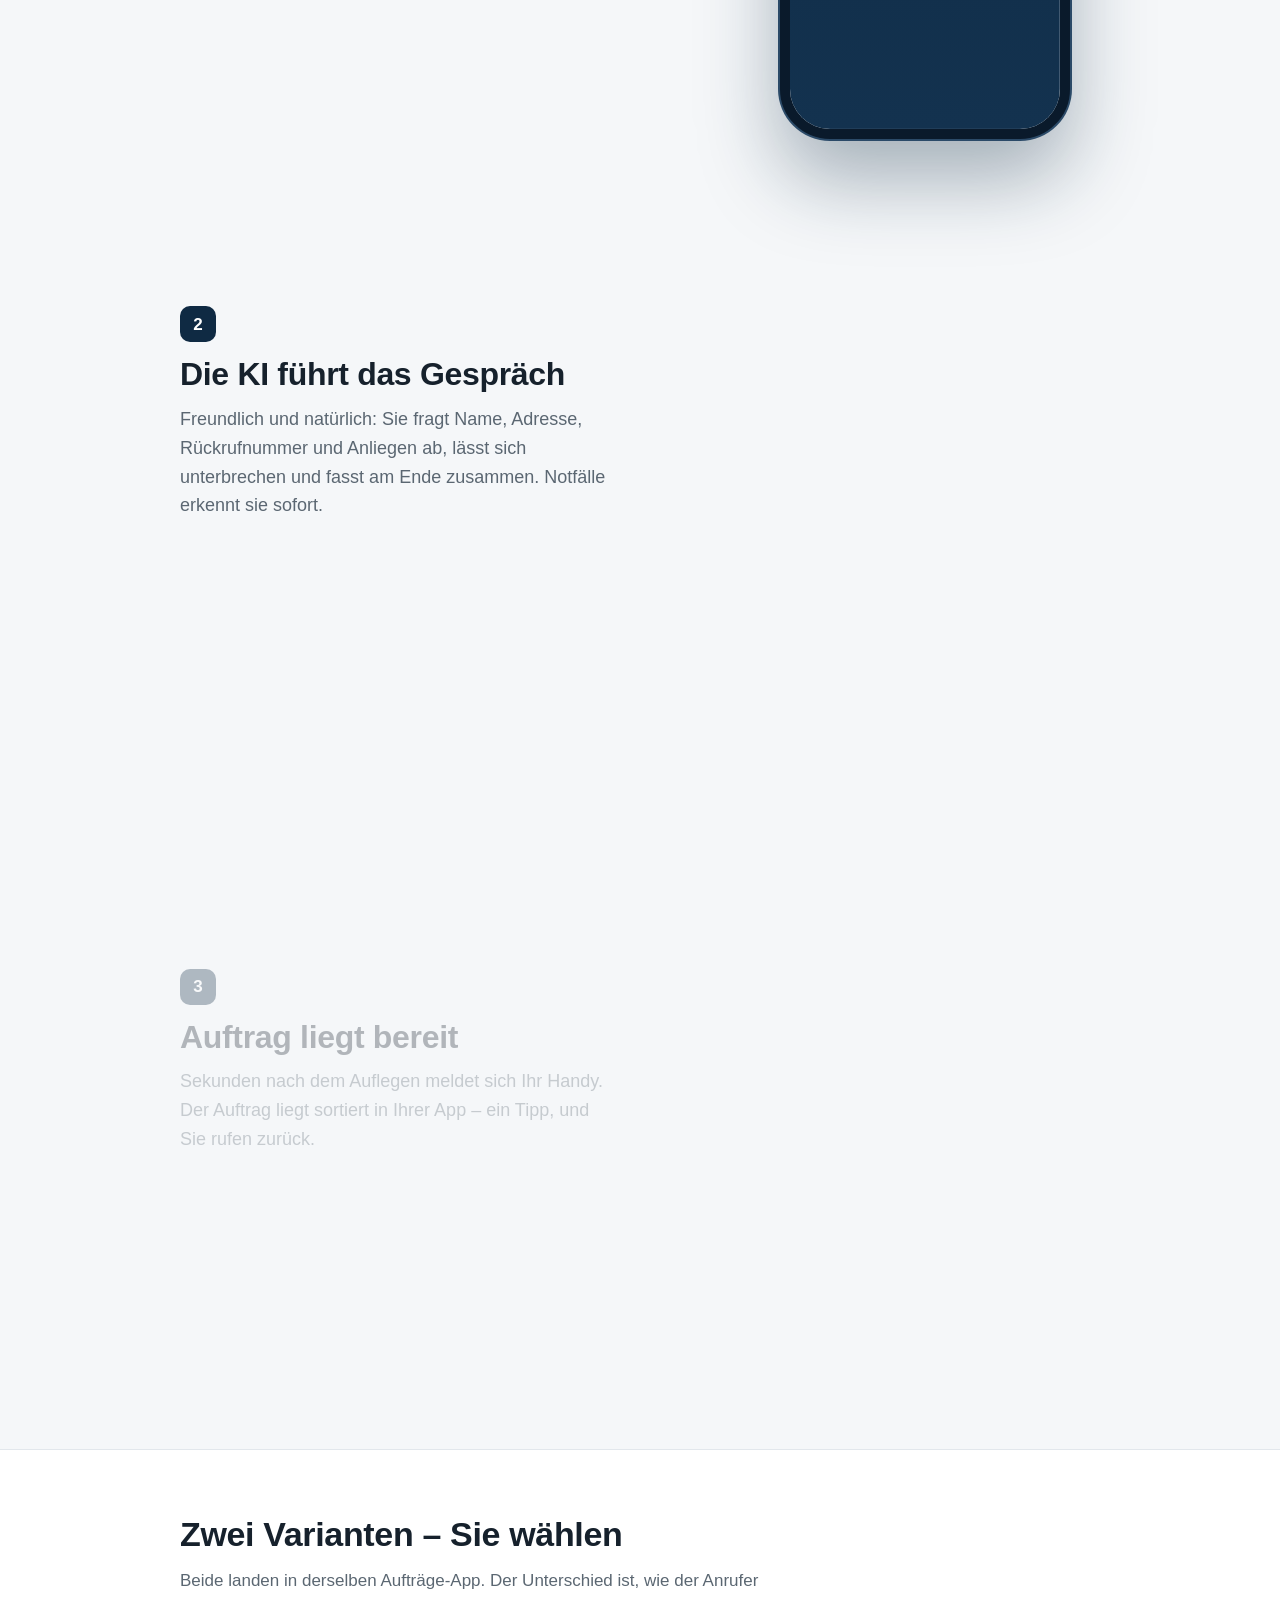
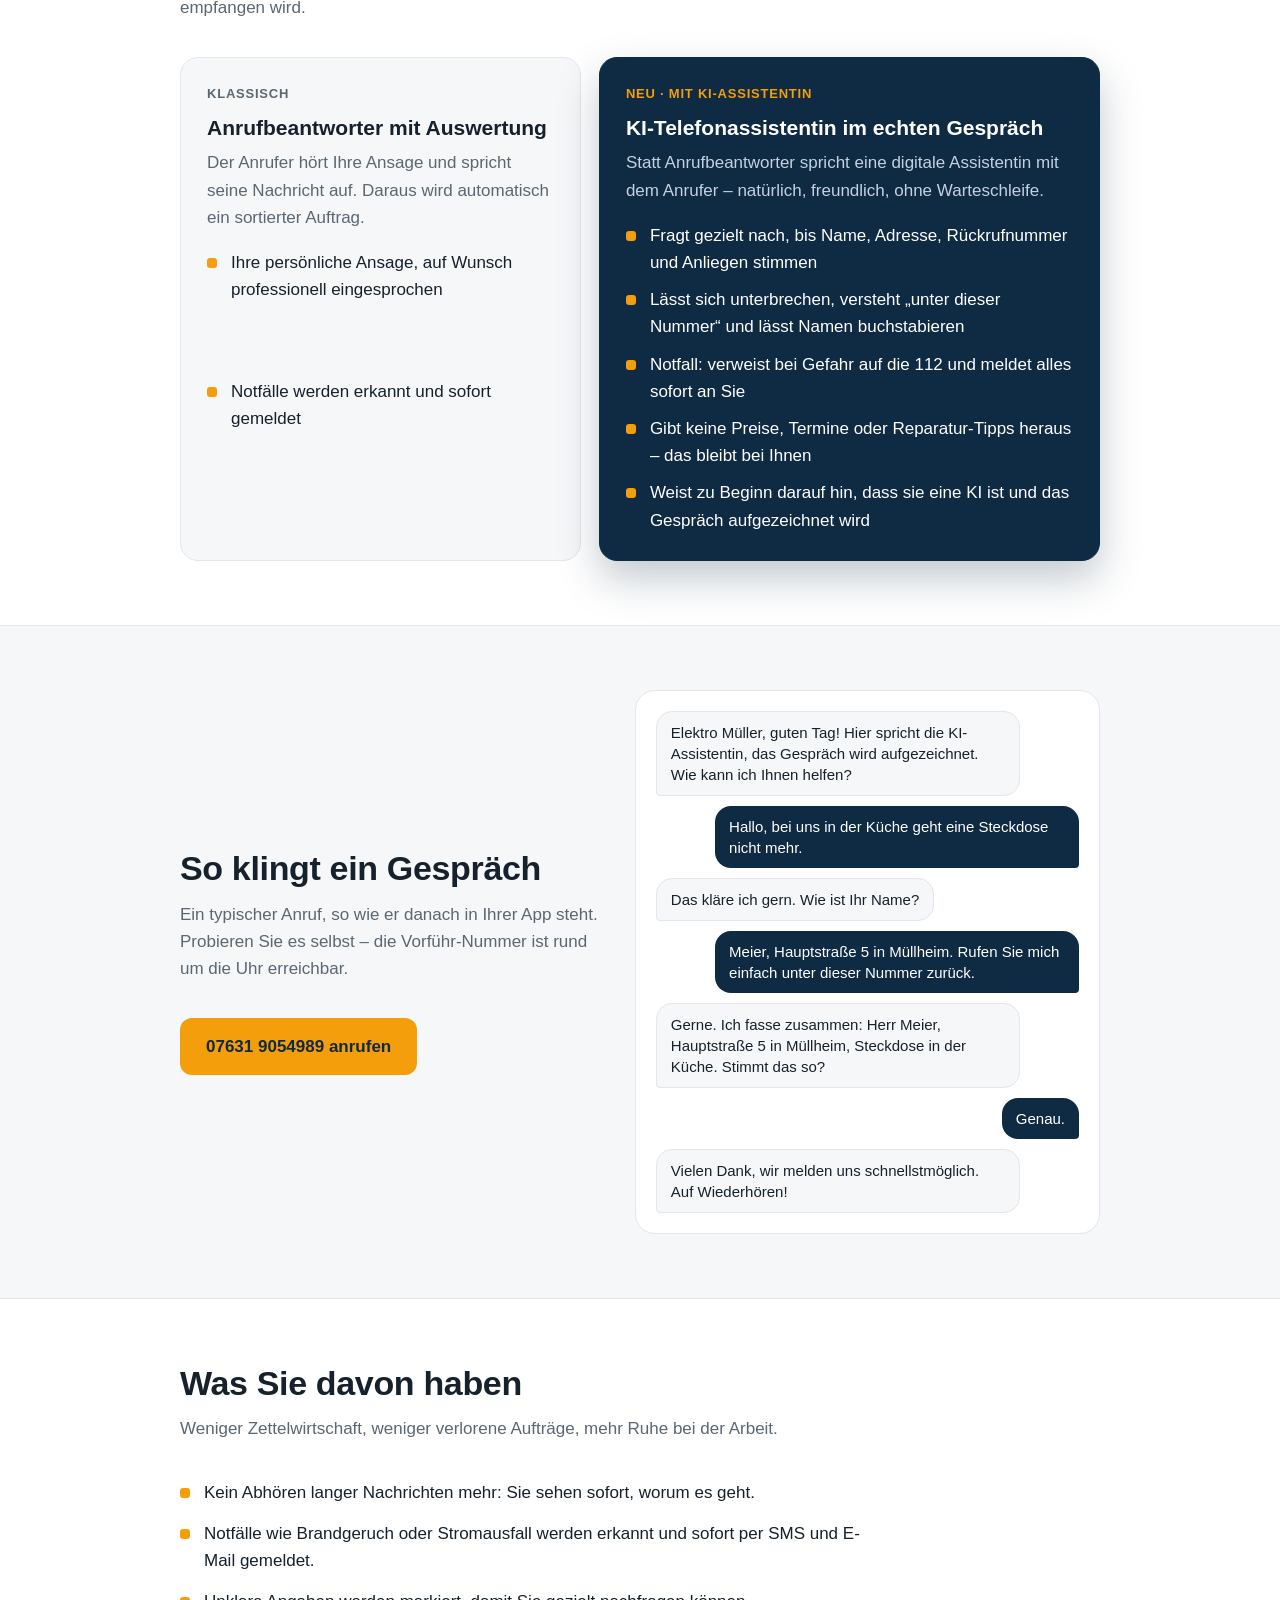
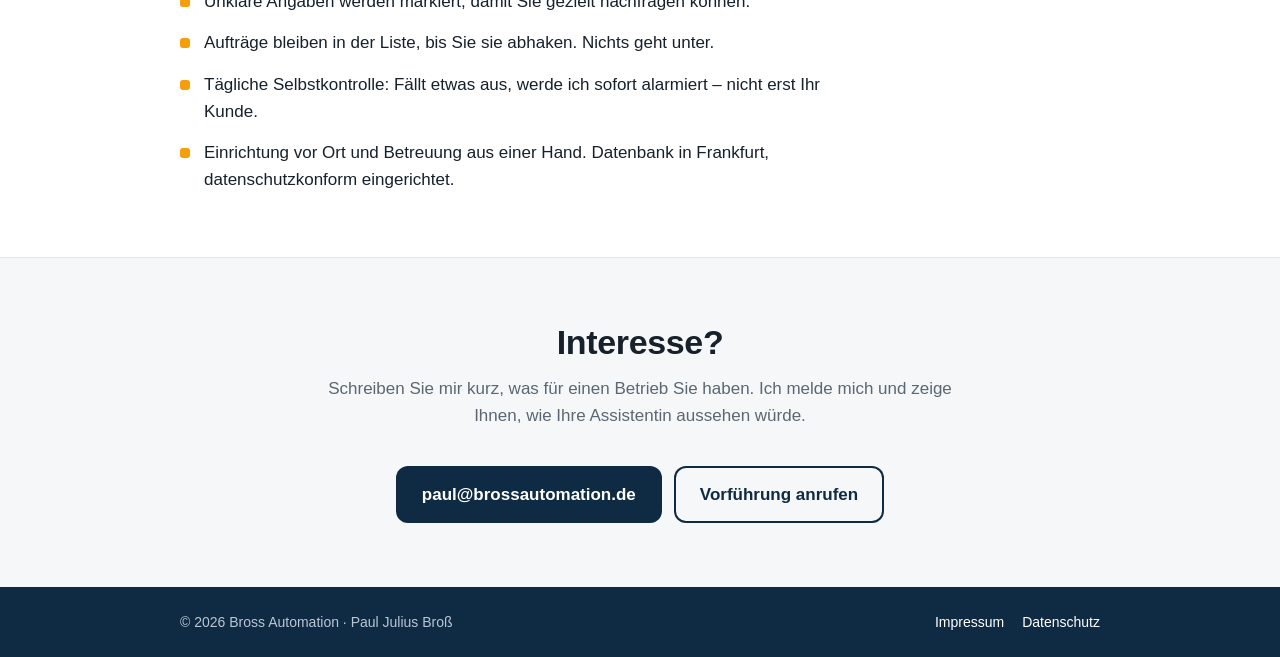
==== commit 59f53f47: "Flüssigeres Scrollen: Tonwelle und grüner Ring per transform statt Höhe/Schatten, Bildschirmwechsel " ====
--- a/index.html
+++ b/index.html
@@ -7,7 +7,7 @@
   <title>Bross Automation – KI-Telefonassistentin für Handwerksbetriebe</title>
   <meta name="description" content="Bross Automation richtet Handwerksbetrieben eine KI-Telefonassistentin ein: Sie nimmt ab, wenn niemand kann, fragt alles Wichtige ab und legt den Auftrag sortiert in die App. Notfälle werden sofort gemeldet.">
   <link rel="icon" href="logo.svg" type="image/svg+xml">
-  <link rel="stylesheet" href="styles.css?v=7">
+  <link rel="stylesheet" href="styles.css?v=8">
 </head>
 <body>
   <header class="kopf">
--- a/styles.css
+++ b/styles.css
@@ -177,8 +177,9 @@
 .schritt p { margin: 0; color: var(--text-leise); font-size: 18px; }
 .ablauf-buehne { position: relative; }
 .ablauf-buehne .handy { position: sticky; top: calc(50vh - 295px); transform: none; box-shadow: 0 0 0 2px #2b4a68, 0 40px 80px rgba(15,42,67,.35); }
-.ebene { position: absolute; inset: 0; opacity: 0; transform: scale(.94); filter: blur(6px); transition: opacity .6s, transform .7s cubic-bezier(.2,.8,.2,1), filter .6s; pointer-events: none; }
-.ebene.an { opacity: 1; transform: none; filter: none; }
+.ebene { position: absolute; inset: 0; opacity: 0; transform: scale(.96); transition: opacity .5s, transform .6s cubic-bezier(.2,.8,.2,1); pointer-events: none; }
+.ebene:not(.an) * { animation-play-state: paused !important; }
+.ebene.an { opacity: 1; transform: none; }
 .ebene .app { height: calc(100% / var(--s)); }
 /* Schritt 1: Anrufbildschirm */
 .anrufbild { display: flex; flex-direction: column; align-items: center; padding: 120px 30px 70px; background: radial-gradient(120% 70% at 50% 0%, #3b5a78 0%, #1a2f45 55%, #0b1724 100%); color: #fff; text-align: center; }
@@ -193,8 +194,9 @@
 .rund { width: 78px; height: 78px; border-radius: 50%; display: flex; align-items: center; justify-content: center; }
 .rund svg { width: 34px; height: 34px; fill: #fff; stroke: none; }
 .rund.rot { background: #EB4E3D; } .rund.rot svg { transform: rotate(135deg); }
-.rund.gruen { background: #65C466; animation: atmen 1.4s ease-in-out infinite; }
-@keyframes atmen { 0%,100% { box-shadow: 0 0 0 0 rgba(101,196,102,.55); } 50% { box-shadow: 0 0 0 16px rgba(101,196,102,0); } }
+.rund.gruen { background: #65C466; position: relative; }
+.rund.gruen::after { content: ""; position: absolute; inset: 0; border-radius: 50%; background: rgba(101,196,102,.55); animation: atmen 1.4s ease-out infinite; z-index: -1; will-change: transform, opacity; }
+@keyframes atmen { 0% { transform: scale(1); opacity: 1; } 100% { transform: scale(1.4); opacity: 0; } }
 /* Schritt 2: Gespräch */
 .gespraech { display: flex; flex-direction: column; padding: 70px 20px 24px; background: linear-gradient(180deg, #0F2A43 0%, #13324f 100%); color: #fff; }
 .gs-kopf { display: flex; align-items: center; gap: 12px; }
@@ -202,9 +204,9 @@
 .gs-kopf b { display: block; font-size: 20px; }
 .gs-kopf span { font-size: 14px; color: #9fd8a0; font-weight: 600; }
 .welle { display: flex; align-items: center; justify-content: center; gap: 5px; height: 90px; margin: 18px 0 10px; }
-.welle i { width: 6px; height: 14px; border-radius: 3px; background: linear-gradient(180deg, #FBBF24, #F59E0B); animation: welle 1.1s ease-in-out infinite; animation-delay: calc(var(--i) * -0.09s); }
+.welle i { width: 6px; height: 70px; border-radius: 3px; transform: scaleY(.15); will-change: transform; background: linear-gradient(180deg, #FBBF24, #F59E0B); animation: welle 1.1s ease-in-out infinite; animation-delay: calc(var(--i) * -0.09s); }
 .welle i:nth-child(3n) { animation-duration: .8s; } .welle i:nth-child(4n+1) { animation-duration: 1.35s; }
-@keyframes welle { 0%,100% { height: 10px; opacity: .6; } 50% { height: 70px; opacity: 1; } }
+@keyframes welle { 0%,100% { transform: scaleY(.15); opacity: .6; } 50% { transform: scaleY(1); opacity: 1; } }
 .gs-verlauf { display: flex; flex-direction: column; gap: 10px; }
 .gs { max-width: 82%; padding: 10px 14px; border-radius: 18px; font-size: 15px; line-height: 1.35; opacity: 0; transform: translateY(10px); transition: opacity .4s, transform .4s; }
 .gs.k { align-self: flex-end; background: #fff; color: #0F2A43; border-bottom-right-radius: 5px; }
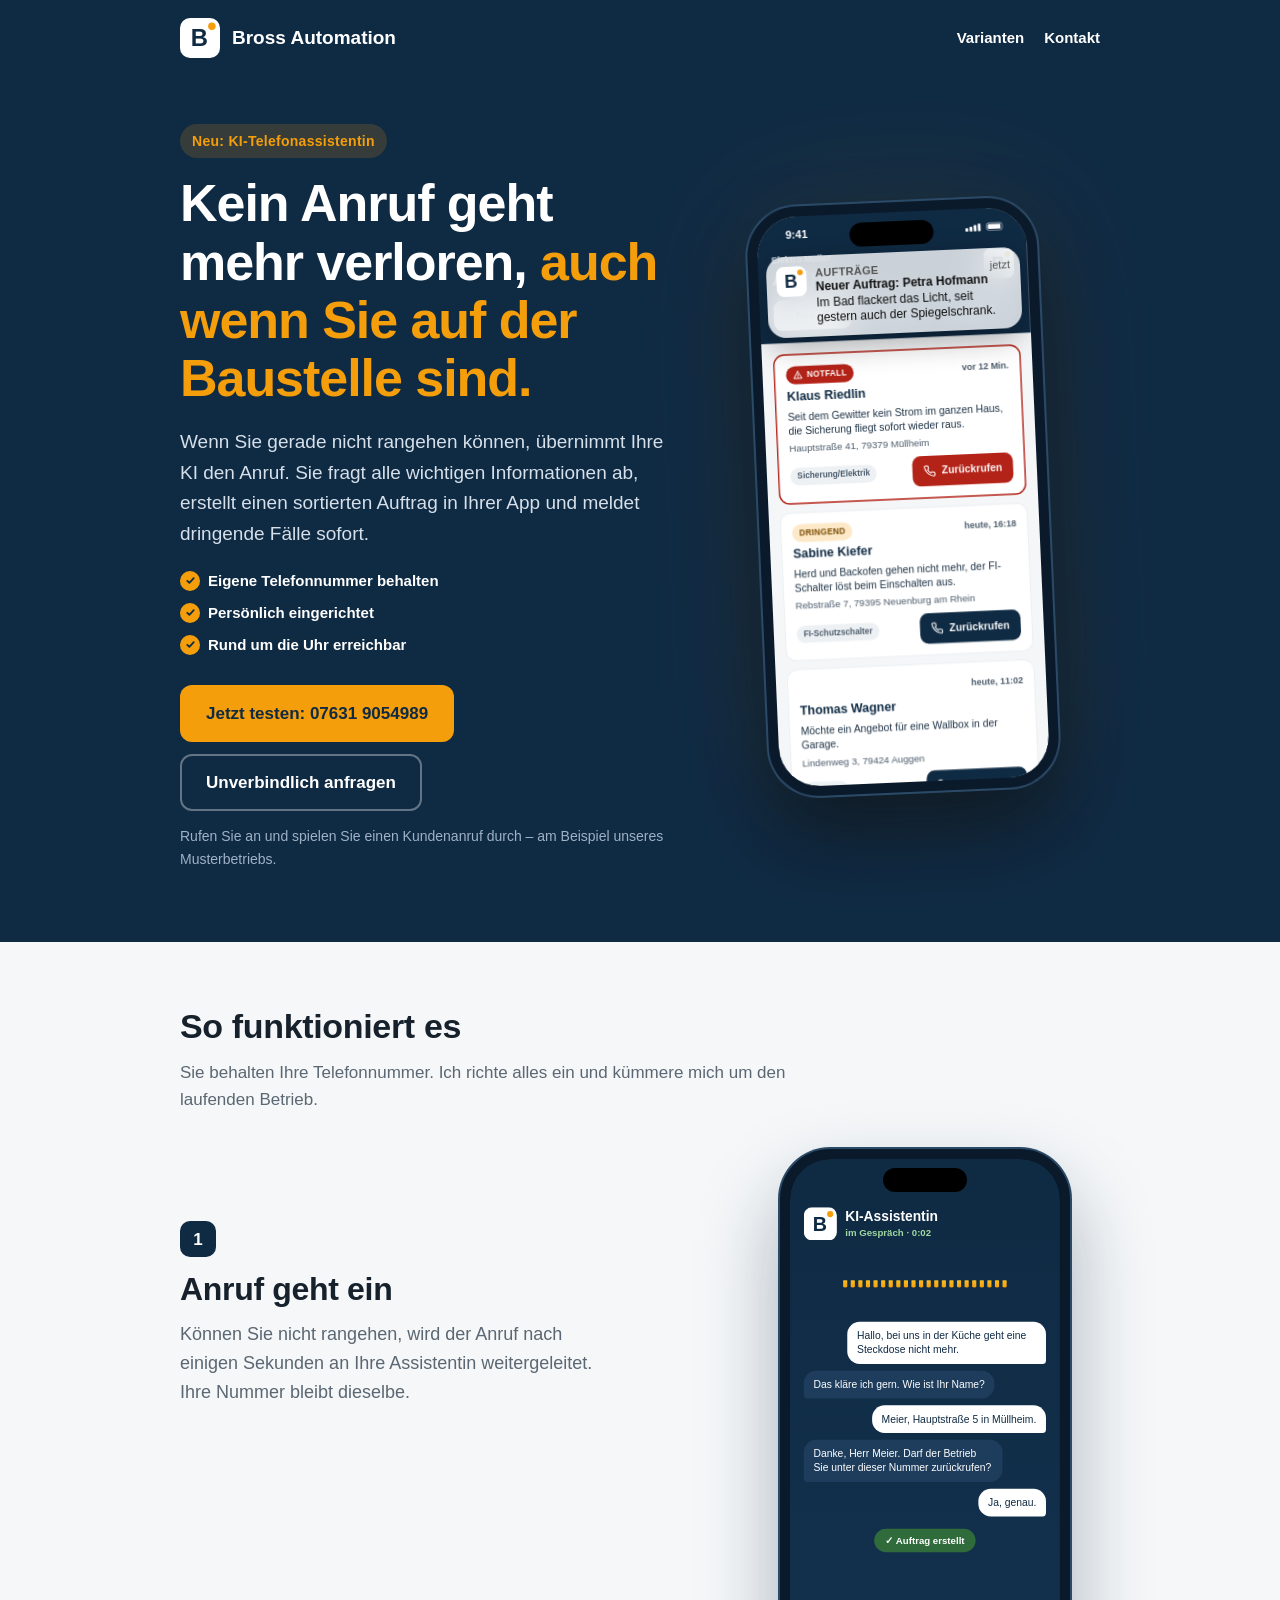
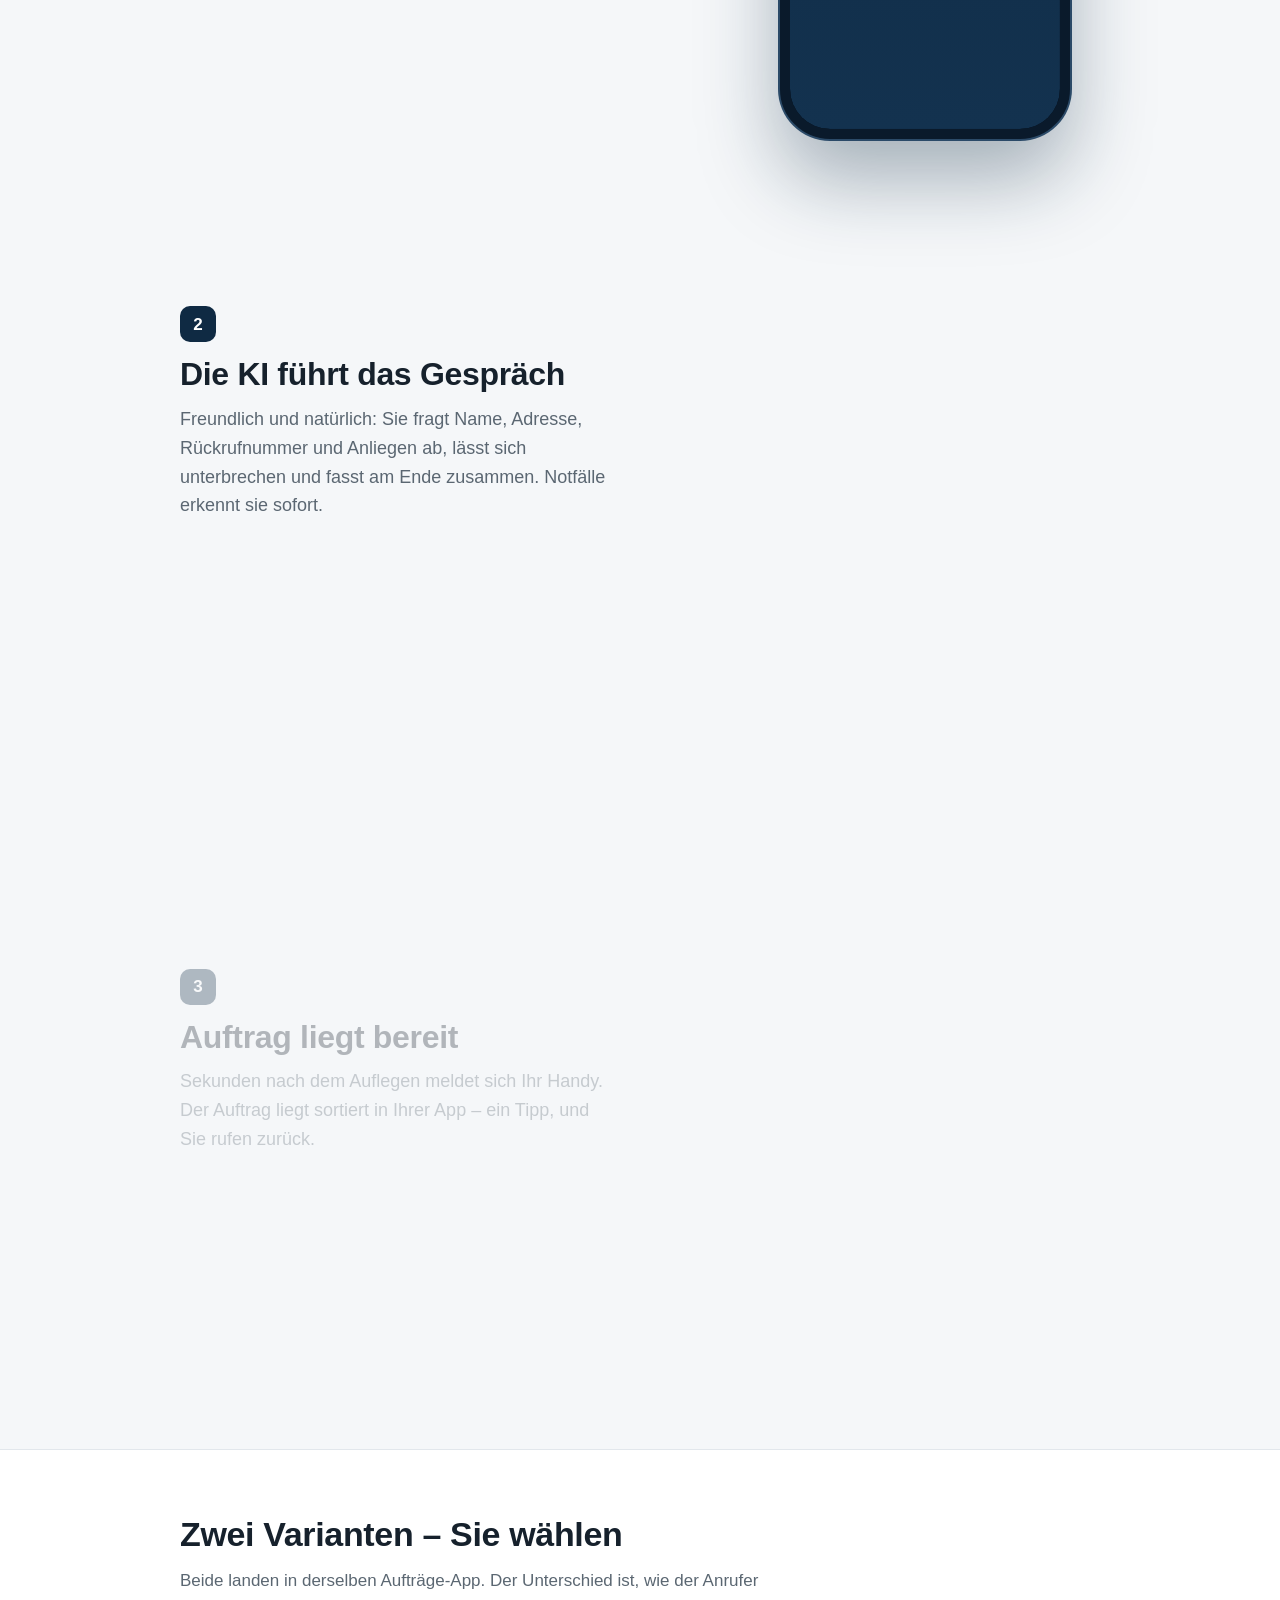
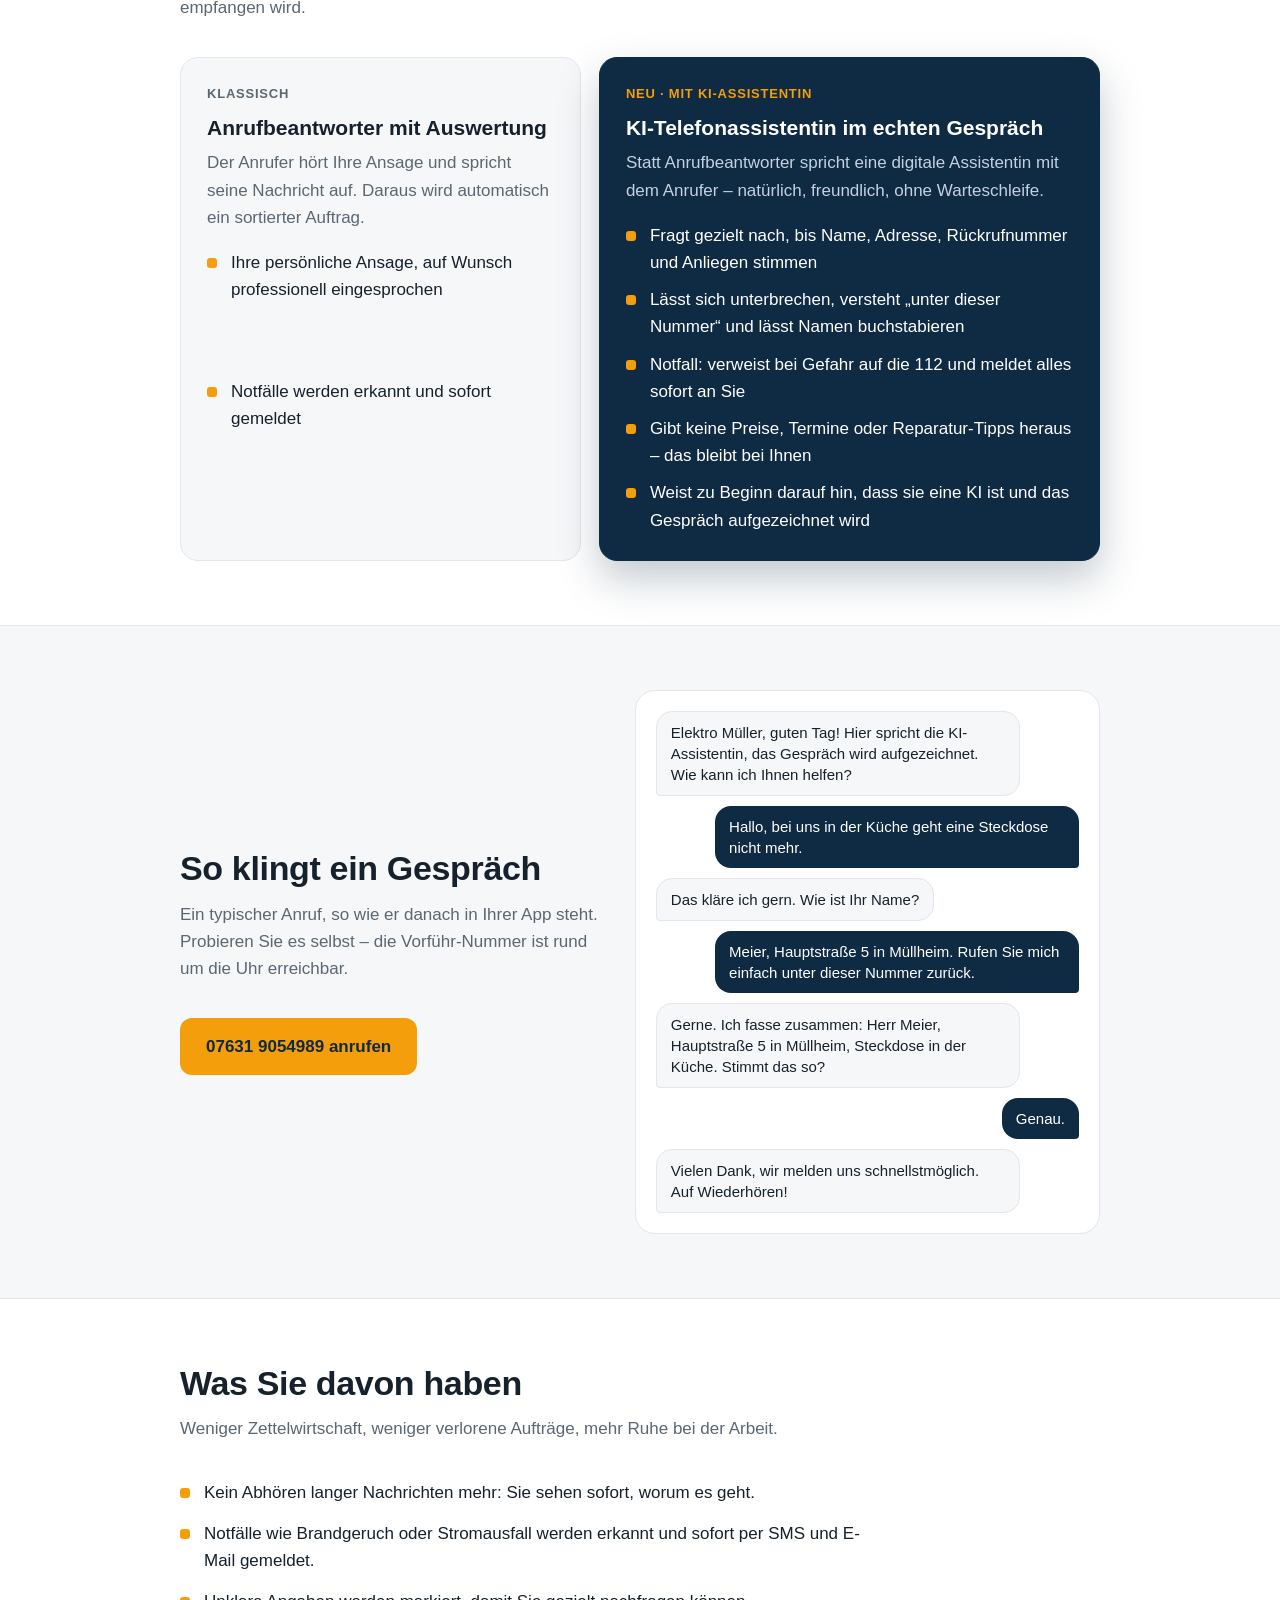
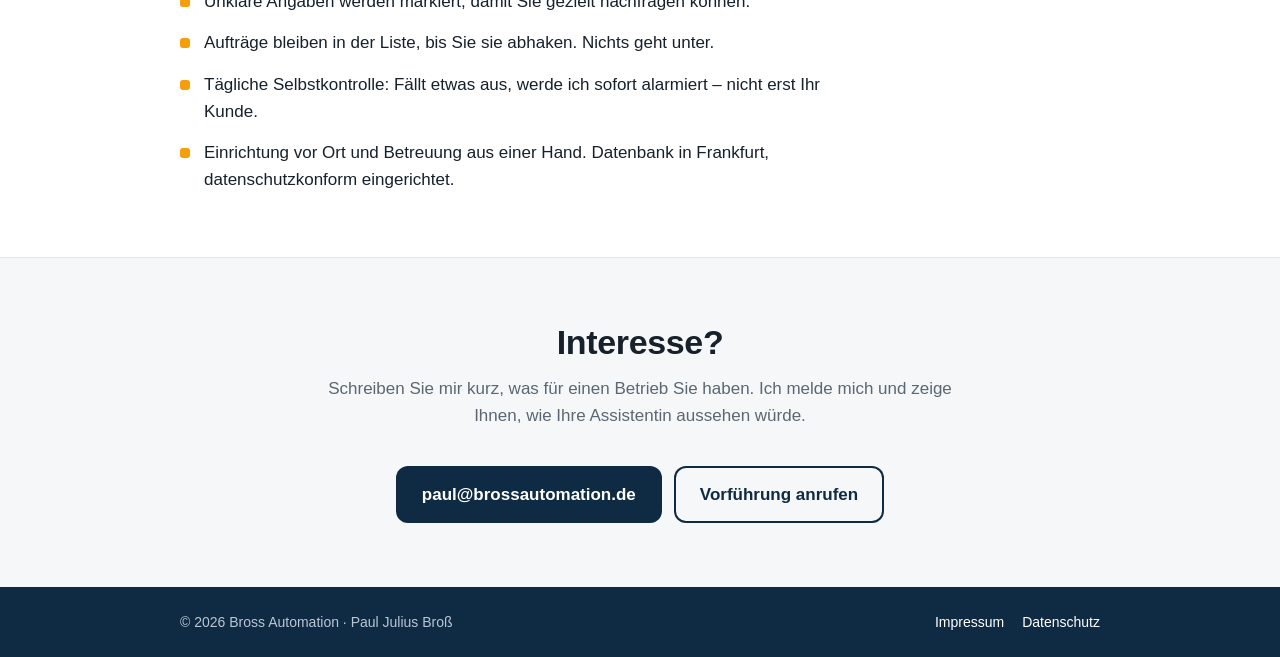
==== commit d5b86efc: "Story-Handy: keine hellen eckigen Balken beim Bildschirmwechsel (dunkler Hintergrund, kein Zoom, sau" ====
--- a/index.html
+++ b/index.html
@@ -7,7 +7,7 @@
   <title>Bross Automation – KI-Telefonassistentin für Handwerksbetriebe</title>
   <meta name="description" content="Bross Automation richtet Handwerksbetrieben eine KI-Telefonassistentin ein: Sie nimmt ab, wenn niemand kann, fragt alles Wichtige ab und legt den Auftrag sortiert in die App. Notfälle werden sofort gemeldet.">
   <link rel="icon" href="logo.svg" type="image/svg+xml">
-  <link rel="stylesheet" href="styles.css?v=8">
+  <link rel="stylesheet" href="styles.css?v=10">
 </head>
 <body>
   <header class="kopf">
--- a/styles.css
+++ b/styles.css
@@ -102,7 +102,9 @@
 
 /* Handy: Nachbau der Aufträge-App (Farben und Maße wie in der App, verkleinert) */
 .handy { --s: .69; position: relative; width: 290px; height: 590px; border-radius: 50px; border: 10px solid #0a1a2b; background: #0a1a2b; box-shadow: 0 0 0 2px #2b4a68, 0 40px 80px rgba(0,0,0,.45), 0 0 120px rgba(245,158,11,.10); transform: rotate(-2.5deg); }
-.bildschirm { position: relative; width: 100%; height: 100%; border-radius: 40px; overflow: hidden; background: #F4F6F8; }
+.bildschirm { position: relative; width: 100%; height: 100%; border-radius: 40px; overflow: hidden; background: #F4F6F8; isolation: isolate; -webkit-mask-image: -webkit-radial-gradient(white, black); }
+.story .bildschirm { background: #0a1a2b; }
+.story .e2 { background: #F4F6F8; }
 .app { width: 391px; transform: scale(var(--s)); transform-origin: 0 0; font-family: -apple-system, BlinkMacSystemFont, "Segoe UI", Roboto, Arial, sans-serif; color: #1F3346; line-height: 1.3; }
 .insel { position: absolute; top: 9px; left: 50%; width: 84px; height: 24px; margin-left: -42px; border-radius: 99px; background: #000; z-index: 3; }
 .app-kopf { background: #0F2A43; padding: 0 20px 18px; }
@@ -177,9 +179,9 @@
 .schritt p { margin: 0; color: var(--text-leise); font-size: 18px; }
 .ablauf-buehne { position: relative; }
 .ablauf-buehne .handy { position: sticky; top: calc(50vh - 295px); transform: none; box-shadow: 0 0 0 2px #2b4a68, 0 40px 80px rgba(15,42,67,.35); }
-.ebene { position: absolute; inset: 0; opacity: 0; transform: scale(.96); transition: opacity .5s, transform .6s cubic-bezier(.2,.8,.2,1); pointer-events: none; }
+.ebene { position: absolute; inset: 0; border-radius: inherit; overflow: hidden; opacity: 0; transition: opacity .5s; pointer-events: none; }
 .ebene:not(.an) * { animation-play-state: paused !important; }
-.ebene.an { opacity: 1; transform: none; }
+.ebene.an { opacity: 1; }
 .ebene .app { height: calc(100% / var(--s)); }
 /* Schritt 1: Anrufbildschirm */
 .anrufbild { display: flex; flex-direction: column; align-items: center; padding: 120px 30px 70px; background: radial-gradient(120% 70% at 50% 0%, #3b5a78 0%, #1a2f45 55%, #0b1724 100%); color: #fff; text-align: center; }
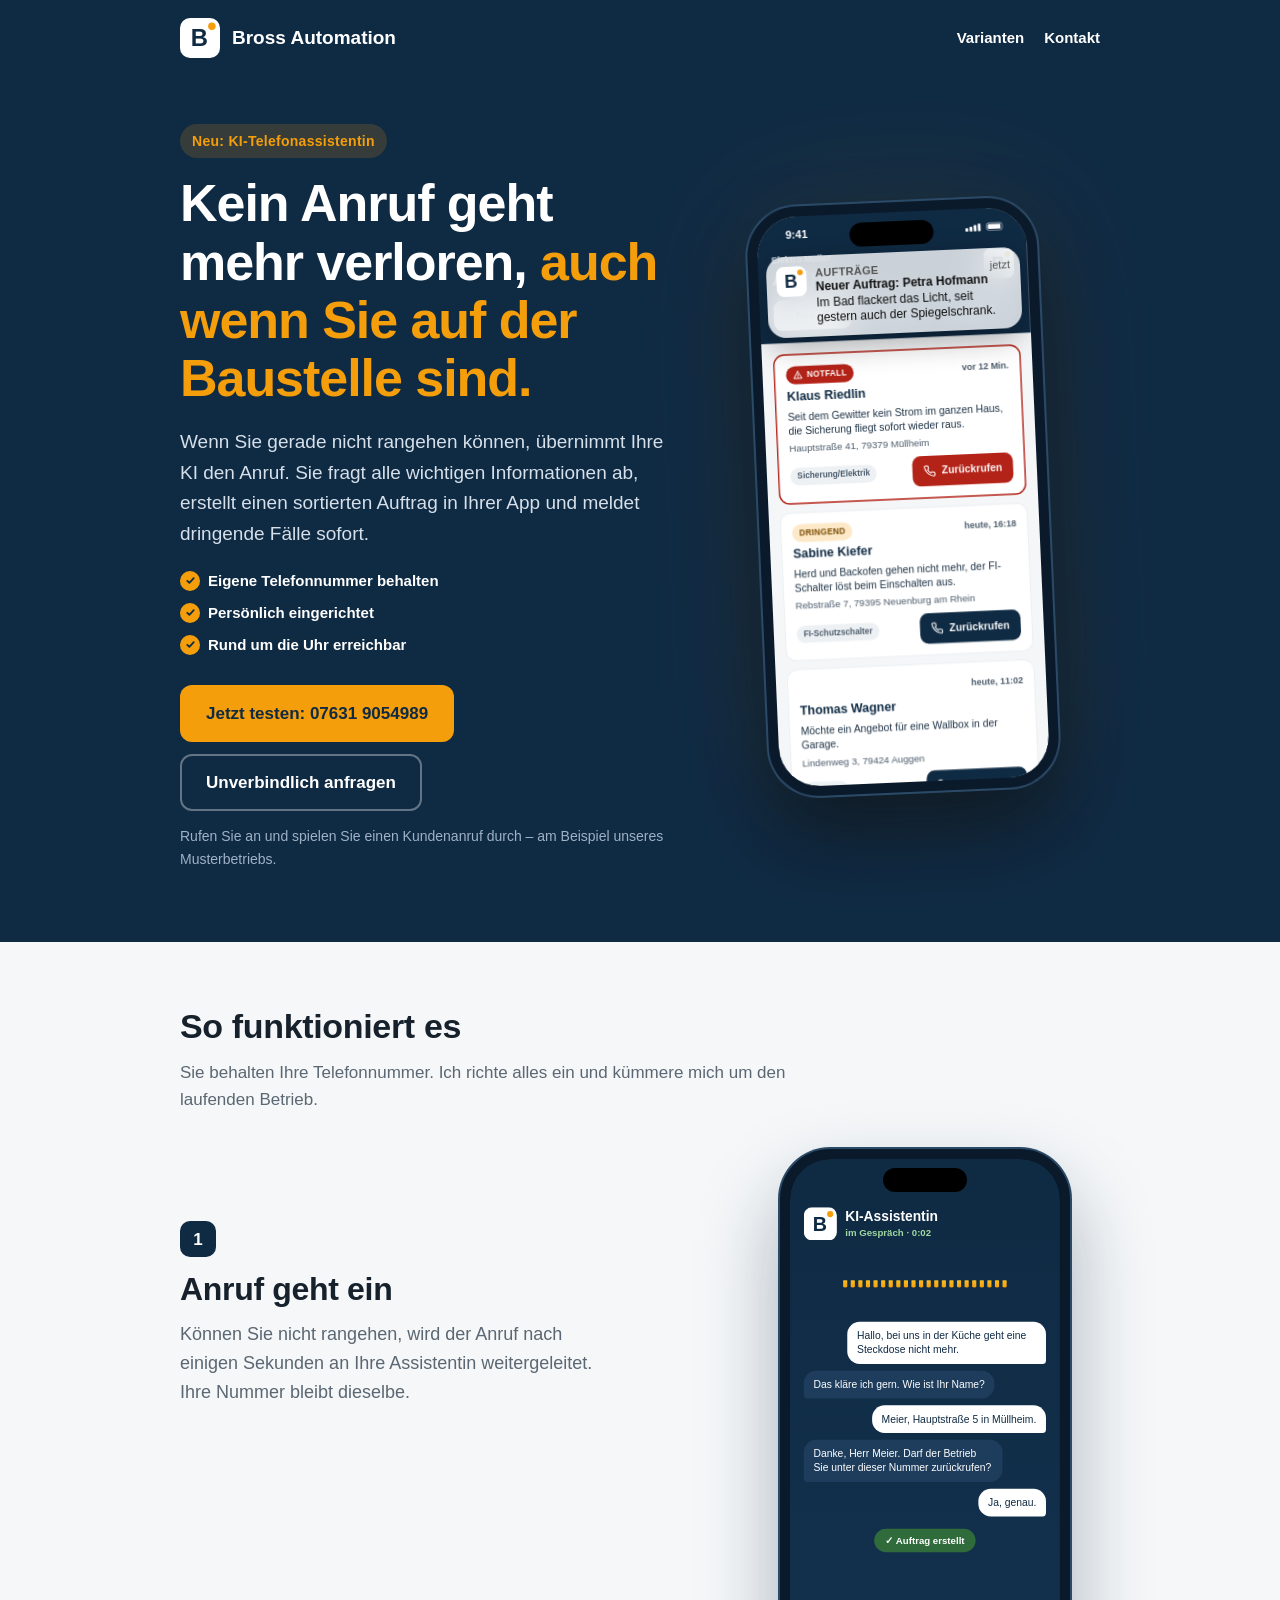
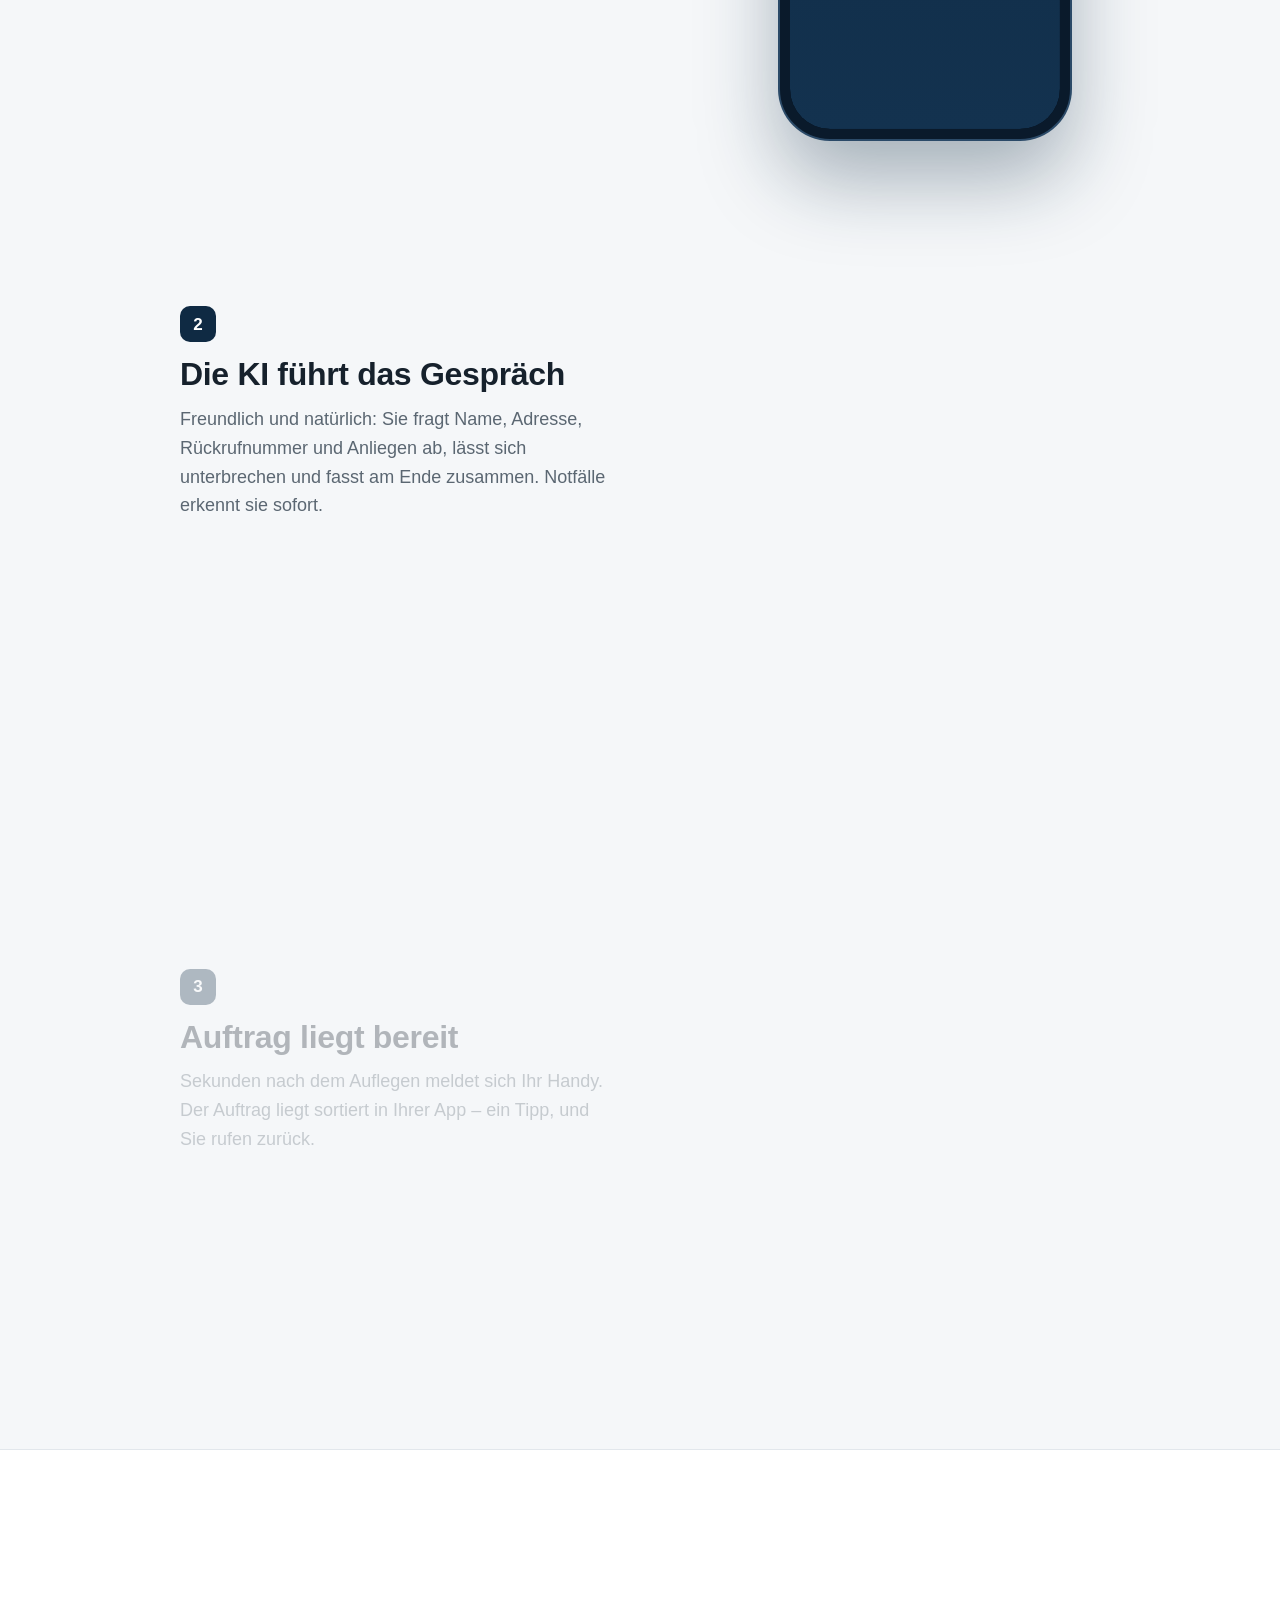
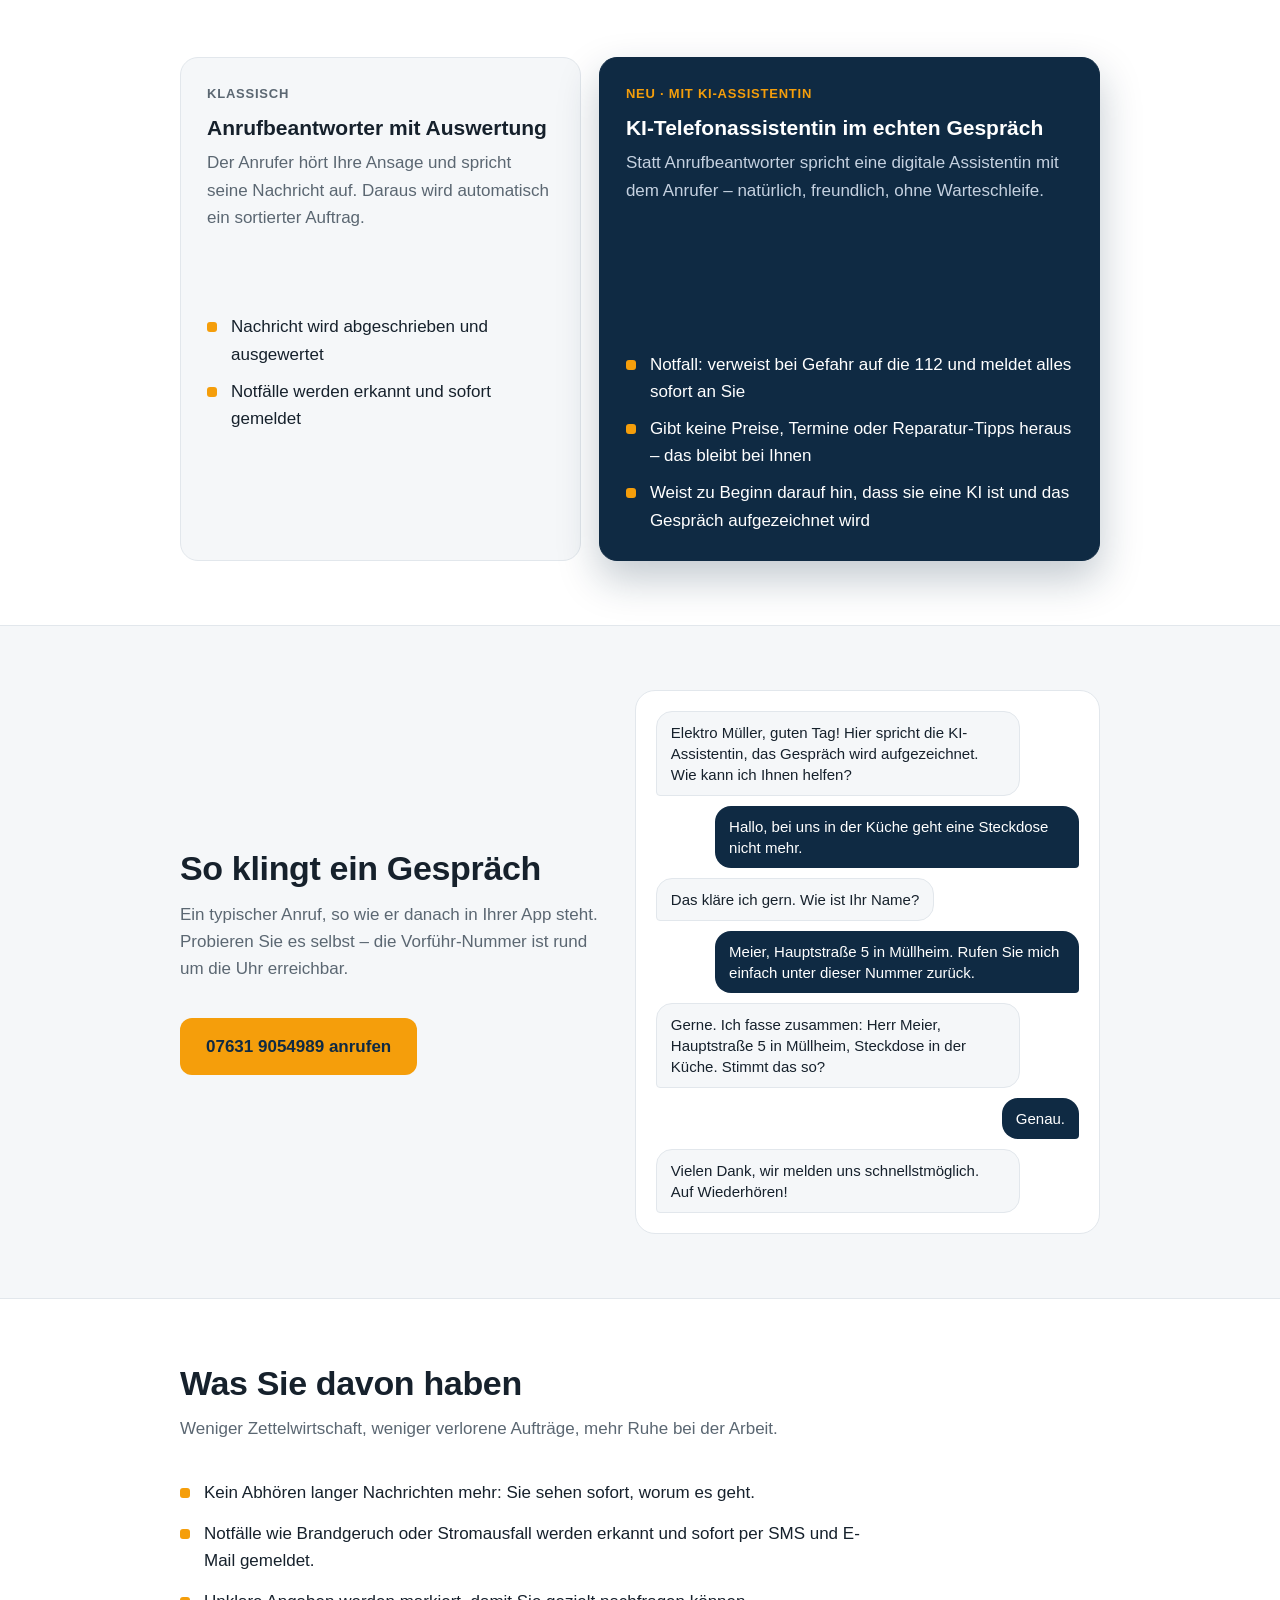
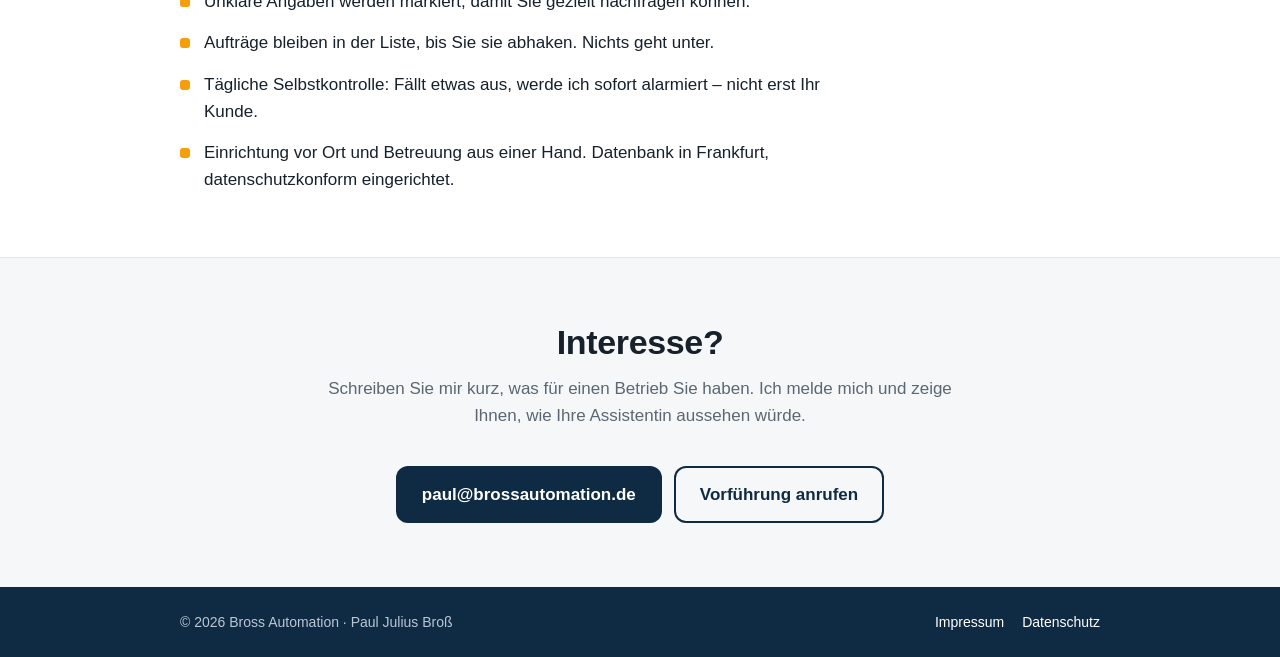
==== commit 40cb4fcb: "Mobil: Ablauf als Zeitleiste mit Bildschirm-Ausschnitten statt stehendem Handy (Desktop unverändert)" ====
--- a/index.html
+++ b/index.html
@@ -7,7 +7,7 @@
   <title>Bross Automation – KI-Telefonassistentin für Handwerksbetriebe</title>
   <meta name="description" content="Bross Automation richtet Handwerksbetrieben eine KI-Telefonassistentin ein: Sie nimmt ab, wenn niemand kann, fragt alles Wichtige ab und legt den Auftrag sortiert in die App. Notfälle werden sofort gemeldet.">
   <link rel="icon" href="logo.svg" type="image/svg+xml">
-  <link rel="stylesheet" href="styles.css?v=10">
+  <link rel="stylesheet" href="styles.css?v=12">
 </head>
 <body>
   <header class="kopf">
@@ -135,6 +135,38 @@
             </div>
           </div>
         </div>
+        <!-- Mobil: Zeitleiste statt stehendem Handy -->
+        <div class="zeitleiste">
+          <div class="zl-schritt">
+            <span class="zl-nr">1</span>
+            <h3>Anruf geht ein</h3>
+            <p>Können Sie nicht rangehen, wird der Anruf nach einigen Sekunden an Ihre Assistentin weitergeleitet. Ihre Nummer bleibt dieselbe.</p>
+            <div class="zl-bild zl-anruf" aria-hidden="true">
+              <span class="zl-av">M</span>
+              <span class="zl-anruf-text"><b>0761 45 67 89</b><span>Weiter an Ihre KI-Assistentin</span></span>
+              <span class="zl-gruen"><svg viewBox="0 0 24 24"><path d="M22 16.9v3a2 2 0 0 1-2.2 2 19.8 19.8 0 0 1-8.6-3.1 19.5 19.5 0 0 1-6-6A19.8 19.8 0 0 1 2.1 4.2 2 2 0 0 1 4.1 2h3a2 2 0 0 1 2 1.7c.1.9.4 1.8.7 2.7a2 2 0 0 1-.5 2.1L8 9.8a16 16 0 0 0 6 6l1.3-1.3a2 2 0 0 1 2.1-.4c.9.3 1.8.6 2.7.7a2 2 0 0 1 1.7 2z"/></svg></span>
+            </div>
+          </div>
+          <div class="zl-schritt">
+            <span class="zl-nr">2</span>
+            <h3>Die KI führt das Gespräch</h3>
+            <p>Freundlich und natürlich: Sie fragt Name, Adresse, Rückrufnummer und Anliegen ab. Notfälle erkennt sie sofort.</p>
+            <div class="zl-bild zl-gespraech" aria-hidden="true">
+              <div class="zl-b k">Hallo, bei uns in der Küche geht eine Steckdose nicht mehr.</div>
+              <div class="zl-b ki">Das kläre ich gern. Wie ist Ihr Name?</div>
+              <div class="zl-b k">Meier, Hauptstraße 5 in Müllheim.</div>
+            </div>
+          </div>
+          <div class="zl-schritt">
+            <span class="zl-nr">3</span>
+            <h3>Auftrag liegt bereit</h3>
+            <p>Sekunden nach dem Auflegen meldet sich Ihr Handy. Der Auftrag liegt sortiert in Ihrer App – ein Tipp, und Sie rufen zurück.</p>
+            <div class="zl-bild zl-auftrag" aria-hidden="true">
+              <div class="zl-mitteilung"><img src="logo.svg" alt=""><span><b>Neuer Auftrag: Herr Meier</b>Steckdose in der Küche funktioniert nicht mehr.</span></div>
+              <div class="ak"><div class="ak-oben"><span></span><span class="zeit">gerade eben</span></div><div class="name">Herr Meier</div><div class="anliegen">Steckdose in der Küche funktioniert nicht mehr.</div><div class="adresse">Hauptstraße 5, 79379 Müllheim</div><div class="ak-unten"><span class="kat">Steckdose</span><span class="rr"><svg viewBox="0 0 24 24"><path d="M22 16.9v3a2 2 0 0 1-2.2 2 19.8 19.8 0 0 1-8.6-3.1 19.5 19.5 0 0 1-6-6A19.8 19.8 0 0 1 2.1 4.2 2 2 0 0 1 4.1 2h3a2 2 0 0 1 2 1.7c.1.9.4 1.8.7 2.7a2 2 0 0 1-.5 2.1L8 9.8a16 16 0 0 0 6 6l1.3-1.3a2 2 0 0 1 2.1-.4c.9.3 1.8.6 2.7.7a2 2 0 0 1 1.7 2z"/></svg> Zurückrufen</span></div></div>
+            </div>
+          </div>
+        </div>
       </div>
     </section>
 
@@ -221,6 +253,6 @@
       <span><a href="impressum.html">Impressum</a><a href="datenschutz.html">Datenschutz</a></span>
     </div>
   </footer>
-  <script src="seite.js?v=3" defer></script>
+  <script src="seite.js?v=4" defer></script>
 </body>
 </html>
--- a/styles.css
+++ b/styles.css
@@ -229,22 +229,42 @@
 /* Handy oben kippt mit der Maus */
 .start .handy { transform: perspective(1400px) rotateX(var(--rx, 0deg)) rotateY(var(--ry, 0deg)) rotate(-2.5deg); transition: transform .25s ease-out; }
 
+/* Mobil: Zeitleiste */
+.zeitleiste { display: none; position: relative; padding-left: 48px; margin-top: 8px; }
+.zeitleiste::before { content: ""; position: absolute; left: 15px; top: 10px; bottom: 40px; width: 2px; border-radius: 2px; background: linear-gradient(var(--marine), var(--orange)); }
+.zl-schritt { position: relative; padding-bottom: 36px; }
+.zl-schritt:last-child { padding-bottom: 0; }
+.zl-schritt:last-child::after { content: ""; position: absolute; left: -36px; top: 34px; bottom: -48px; width: 8px; background: var(--hintergrund); }
+.zl-nr { position: absolute; left: -48px; top: 0; width: 32px; height: 32px; border-radius: 10px; background: var(--marine); color: #fff; font-weight: 800; font-size: 15px; display: flex; align-items: center; justify-content: center; box-shadow: 0 0 0 5px var(--hintergrund); }
+.zl-schritt:last-child .zl-nr { background: var(--orange); color: var(--marine); }
+.zl-schritt h3 { font-size: 21px; margin: 3px 0 6px; }
+.zl-schritt p { font-size: 16px; color: #4B5B6B; line-height: 1.5; margin: 0; }
+.zl-bild { margin-top: 16px; border-radius: 20px; overflow: hidden; box-shadow: 0 10px 26px rgba(15,42,67,.14); }
+.zl-anruf { display: flex; align-items: center; gap: 12px; padding: 16px; color: #fff; background: radial-gradient(120% 140% at 50% 0%, #2c4a6b, #0c1c2e); }
+.zl-av { width: 42px; height: 42px; flex: none; border-radius: 50%; background: #3d5b7b; display: flex; align-items: center; justify-content: center; font-weight: 800; }
+.zl-anruf-text { flex: 1; min-width: 0; font-size: 13px; line-height: 1.35; }
+.zl-anruf-text b { display: block; font-size: 17px; font-weight: 600; }
+.zl-anruf-text span { color: #FDE7B0; }
+.zl-gruen { width: 42px; height: 42px; flex: none; border-radius: 50%; background: #65C466; display: flex; align-items: center; justify-content: center; }
+.zl-gruen svg { width: 20px; height: 20px; fill: #fff; }
+.zl-gespraech { display: flex; flex-direction: column; gap: 8px; padding: 16px; background: linear-gradient(#0F2A43, #13324f); color: #fff; }
+.zl-b { max-width: 82%; padding: 9px 13px; border-radius: 16px; font-size: 14px; line-height: 1.35; }
+.zl-b.k { align-self: flex-end; background: #fff; color: #111; border-bottom-right-radius: 5px; }
+.zl-b.ki { align-self: flex-start; background: #1E3D5C; border-bottom-left-radius: 5px; }
+.zl-auftrag { padding: 12px; background: #F4F6F8; display: flex; flex-direction: column; gap: 10px; }
+.zl-mitteilung { display: flex; gap: 10px; align-items: center; padding: 10px 12px; border-radius: 14px; background: #fff; box-shadow: 0 4px 14px rgba(0,0,0,.1); font-size: 13px; line-height: 1.35; color: #111; }
+.zl-mitteilung img { width: 32px; height: 32px; flex: none; border-radius: 8px; border: 1px solid #E3E8ED; }
+.zl-mitteilung b { display: block; }
+.zl-auftrag .ak { box-shadow: 0 0 0 2px rgba(245,158,11,.55); }
+.zl-auftrag .rr { min-height: 38px; padding: 0 12px; font-size: 14px; }
+.zl-auftrag .name { font-size: 17px; }
+
 @media (max-width: 860px) {
   .start-raster, .beispiel-raster, .varianten { grid-template-columns: 1fr; }
   .handy { --s: .64; width: 270px; height: 500px; transform: none; margin-top: 8px; }
   .start .handy { transform: none; }
-  .ablauf-raster { grid-template-columns: 1fr; gap: 0; }
-  .ablauf-buehne { order: -1; position: sticky; top: 60px; z-index: 2; height: 360px; display: flex; justify-content: center; }
-  .ablauf-buehne::before { content: ""; position: absolute; top: -48px; left: -20px; right: -20px; height: 430px; background: linear-gradient(var(--hintergrund) 88%, rgba(245,247,249,0)); }
-  .ablauf-buehne .handy { --s: .425; position: relative; top: 0; width: 180px; height: 350px; border-width: 7px; border-radius: 36px; }
-  .ablauf-buehne .bildschirm { border-radius: 29px; }
-  .ablauf-buehne .mitteilung { zoom: .64; top: 40px; }
-  .ablauf-buehne .insel { width: 56px; height: 17px; margin-left: -28px; top: 7px; }
-  .schritt { min-height: 0; max-width: none; justify-content: flex-start; padding: 270px 0 6vh; }
-  .schritt:first-child { min-height: 0; padding: 24px 0 6vh; }
-  .schritt:last-child { padding-bottom: 32px; }
-  .schritt h3 { font-size: 22px; }
-  .schritt p { font-size: 16px; }
+  .ablauf-raster { display: none; }
+  .zeitleiste { display: block; }
 }
 
 @media (prefers-reduced-motion: reduce) {
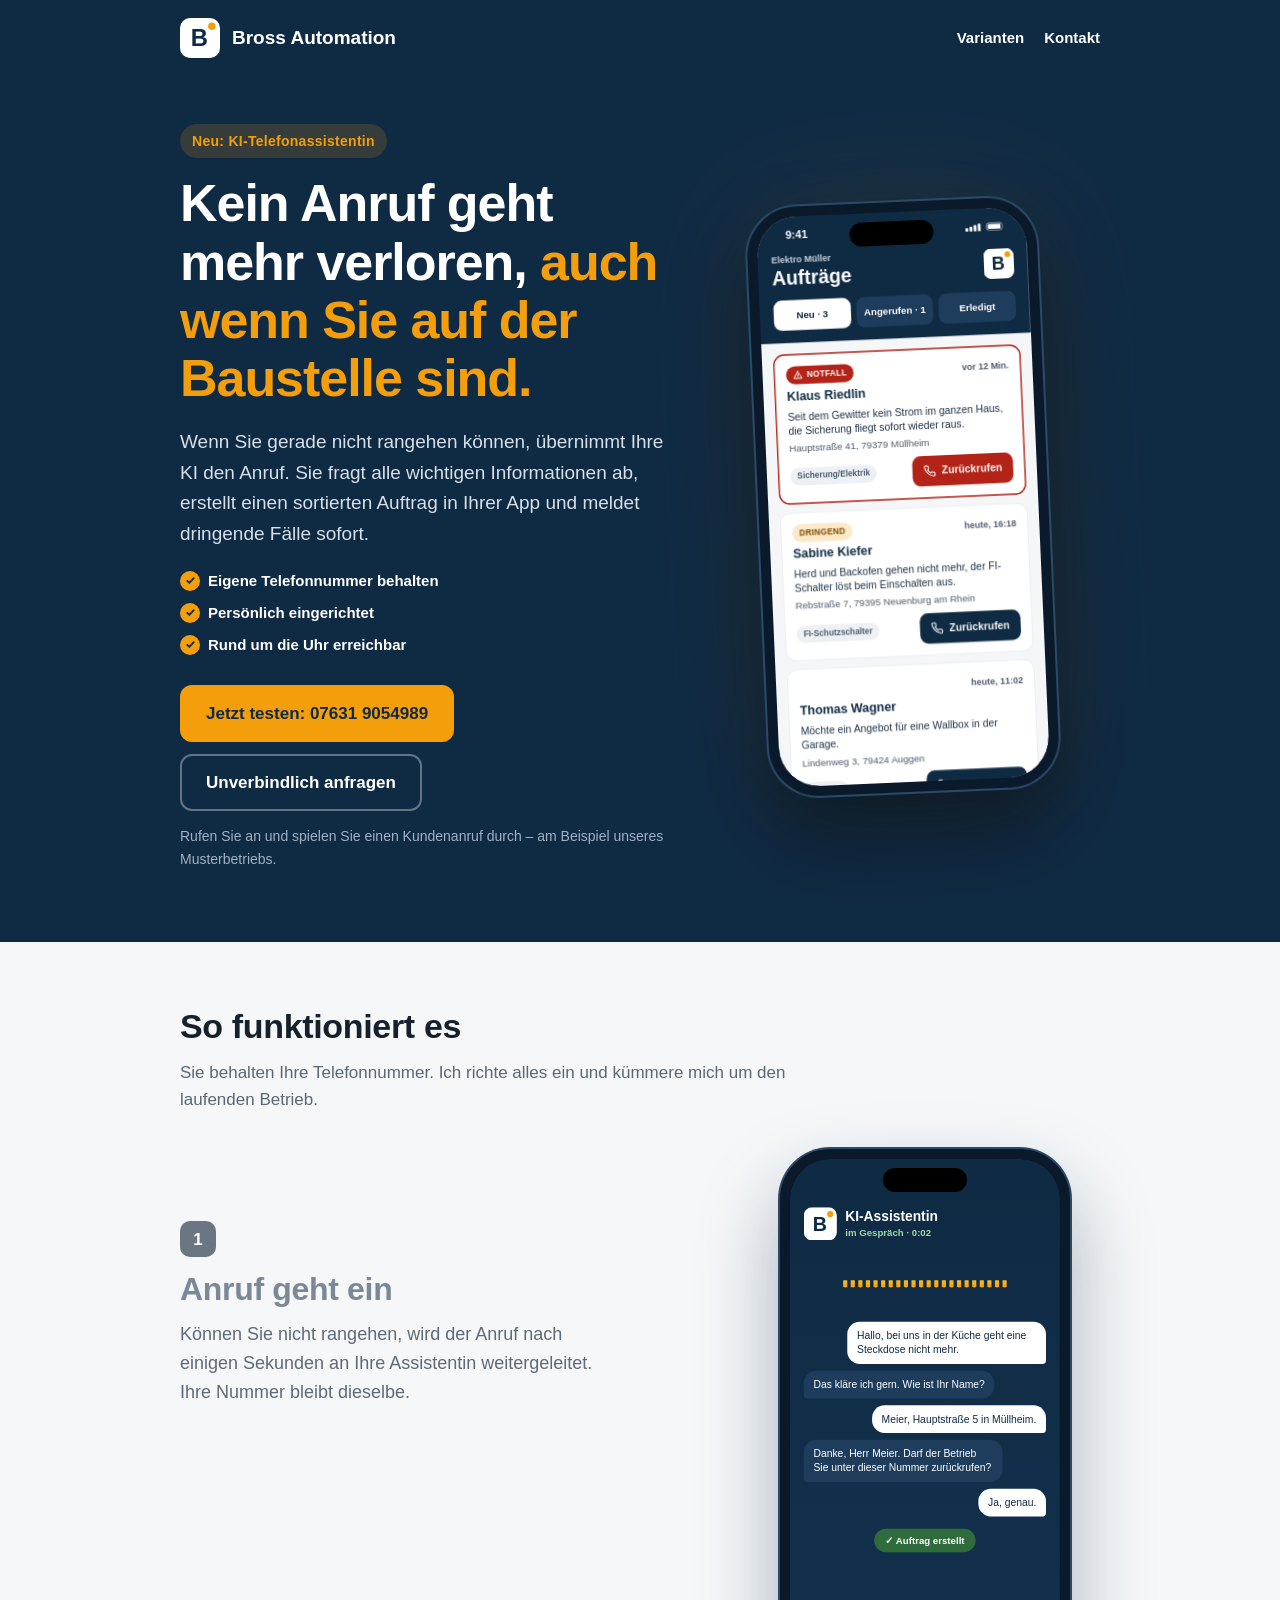
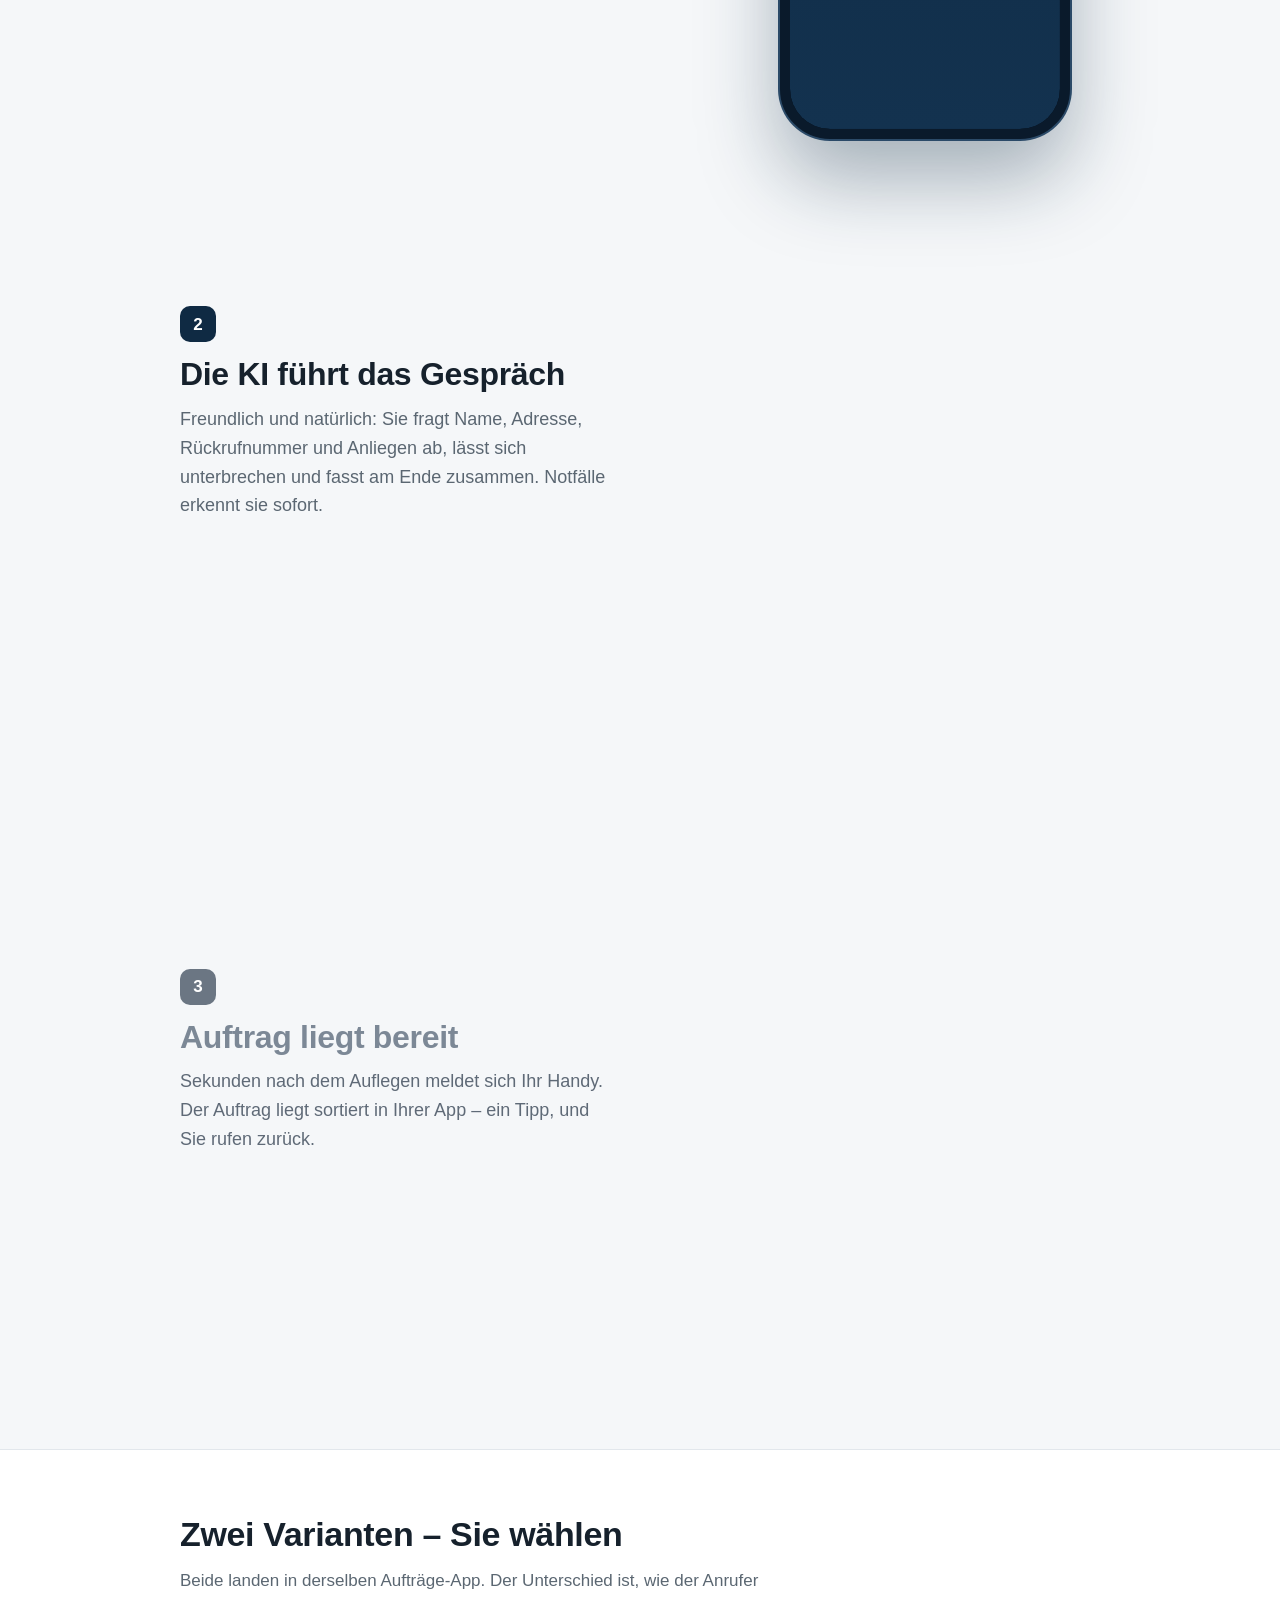
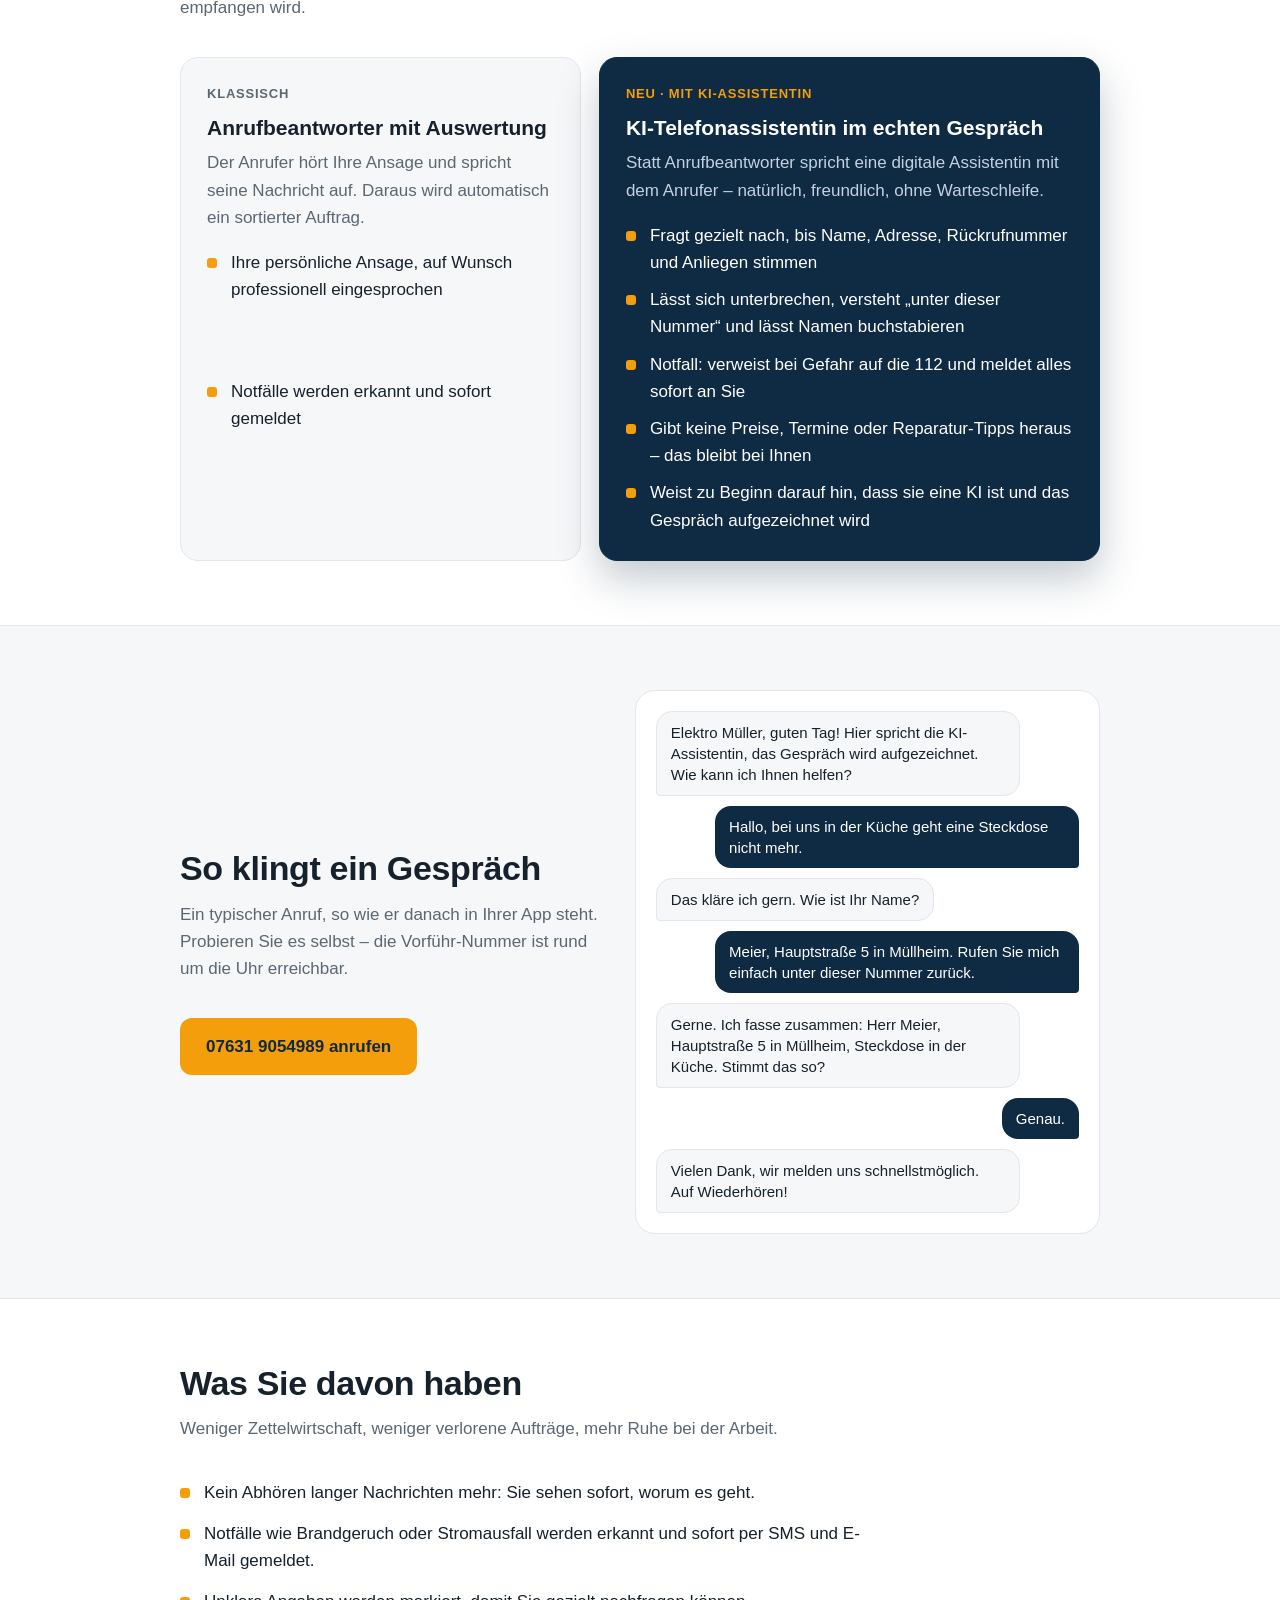
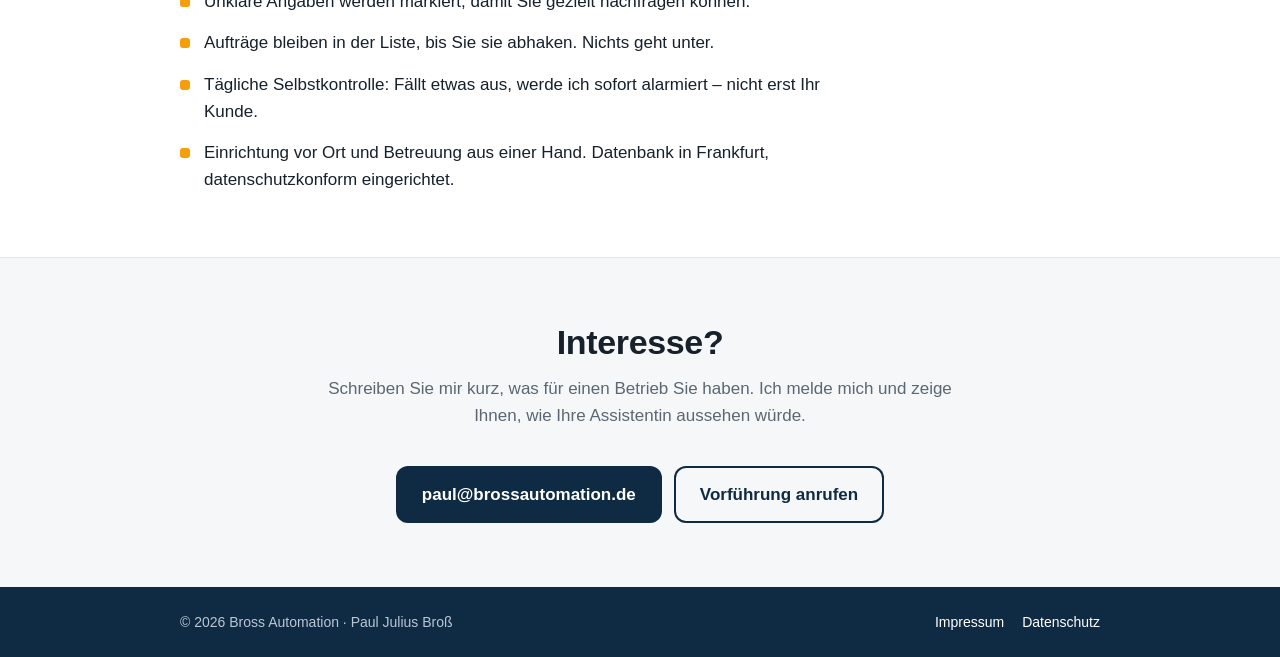
==== commit e6e7c978: "Leistung: Handy oben und Ablauf-Animationen pausieren außerhalb des Bildes; inaktive Schritte mit au" ====
--- a/index.html
+++ b/index.html
@@ -7,7 +7,7 @@
   <title>Bross Automation – KI-Telefonassistentin für Handwerksbetriebe</title>
   <meta name="description" content="Bross Automation richtet Handwerksbetrieben eine KI-Telefonassistentin ein: Sie nimmt ab, wenn niemand kann, fragt alles Wichtige ab und legt den Auftrag sortiert in die App. Notfälle werden sofort gemeldet.">
   <link rel="icon" href="logo.svg" type="image/svg+xml">
-  <link rel="stylesheet" href="styles.css?v=12">
+  <link rel="stylesheet" href="styles.css?v=14">
 </head>
 <body>
   <header class="kopf">
@@ -253,6 +253,6 @@
       <span><a href="impressum.html">Impressum</a><a href="datenschutz.html">Datenschutz</a></span>
     </div>
   </footer>
-  <script src="seite.js?v=4" defer></script>
+  <script src="seite.js?v=5" defer></script>
 </body>
 </html>
--- a/styles.css
+++ b/styles.css
@@ -172,8 +172,12 @@
 
 /* Ablauf: Handy bleibt stehen, Bildschirm wechselt mit dem Schritt */
 .ablauf-raster { display: grid; grid-template-columns: 1fr 320px; gap: 48px; }
-.schritt { min-height: 72vh; display: flex; flex-direction: column; justify-content: center; opacity: .3; transition: opacity .5s; max-width: 440px; }
-.schritt.an { opacity: 1; }
+.schritt { min-height: 72vh; display: flex; flex-direction: column; justify-content: center; max-width: 440px; }
+.schritt h3, .schritt p { transition: color .5s; }
+.schritt:not(.an) h3 { color: #7C8896; }
+.schritt:not(.an) p { color: #5F6A77; }
+.schritt .nummer { transition: background .5s; }
+.schritt:not(.an) .nummer { background: #6B7683; }
 .schritt:first-child { min-height: 60vh; justify-content: flex-start; padding-top: 8vh; }
 .schritt h3 { font-size: clamp(24px, 3vw, 32px); line-height: 1.15; margin: 0 0 12px; letter-spacing: -.01em; }
 .schritt p { margin: 0; color: var(--text-leise); font-size: 18px; }
@@ -181,6 +185,7 @@
 .ablauf-buehne .handy { position: sticky; top: calc(50vh - 295px); transform: none; box-shadow: 0 0 0 2px #2b4a68, 0 40px 80px rgba(15,42,67,.35); }
 .ebene { position: absolute; inset: 0; border-radius: inherit; overflow: hidden; opacity: 0; transition: opacity .5s; pointer-events: none; }
 .ebene:not(.an) * { animation-play-state: paused !important; }
+.ablauf.ruht .handy * { animation-play-state: paused !important; }
 .ebene.an { opacity: 1; }
 .ebene .app { height: calc(100% / var(--s)); }
 /* Schritt 1: Anrufbildschirm */
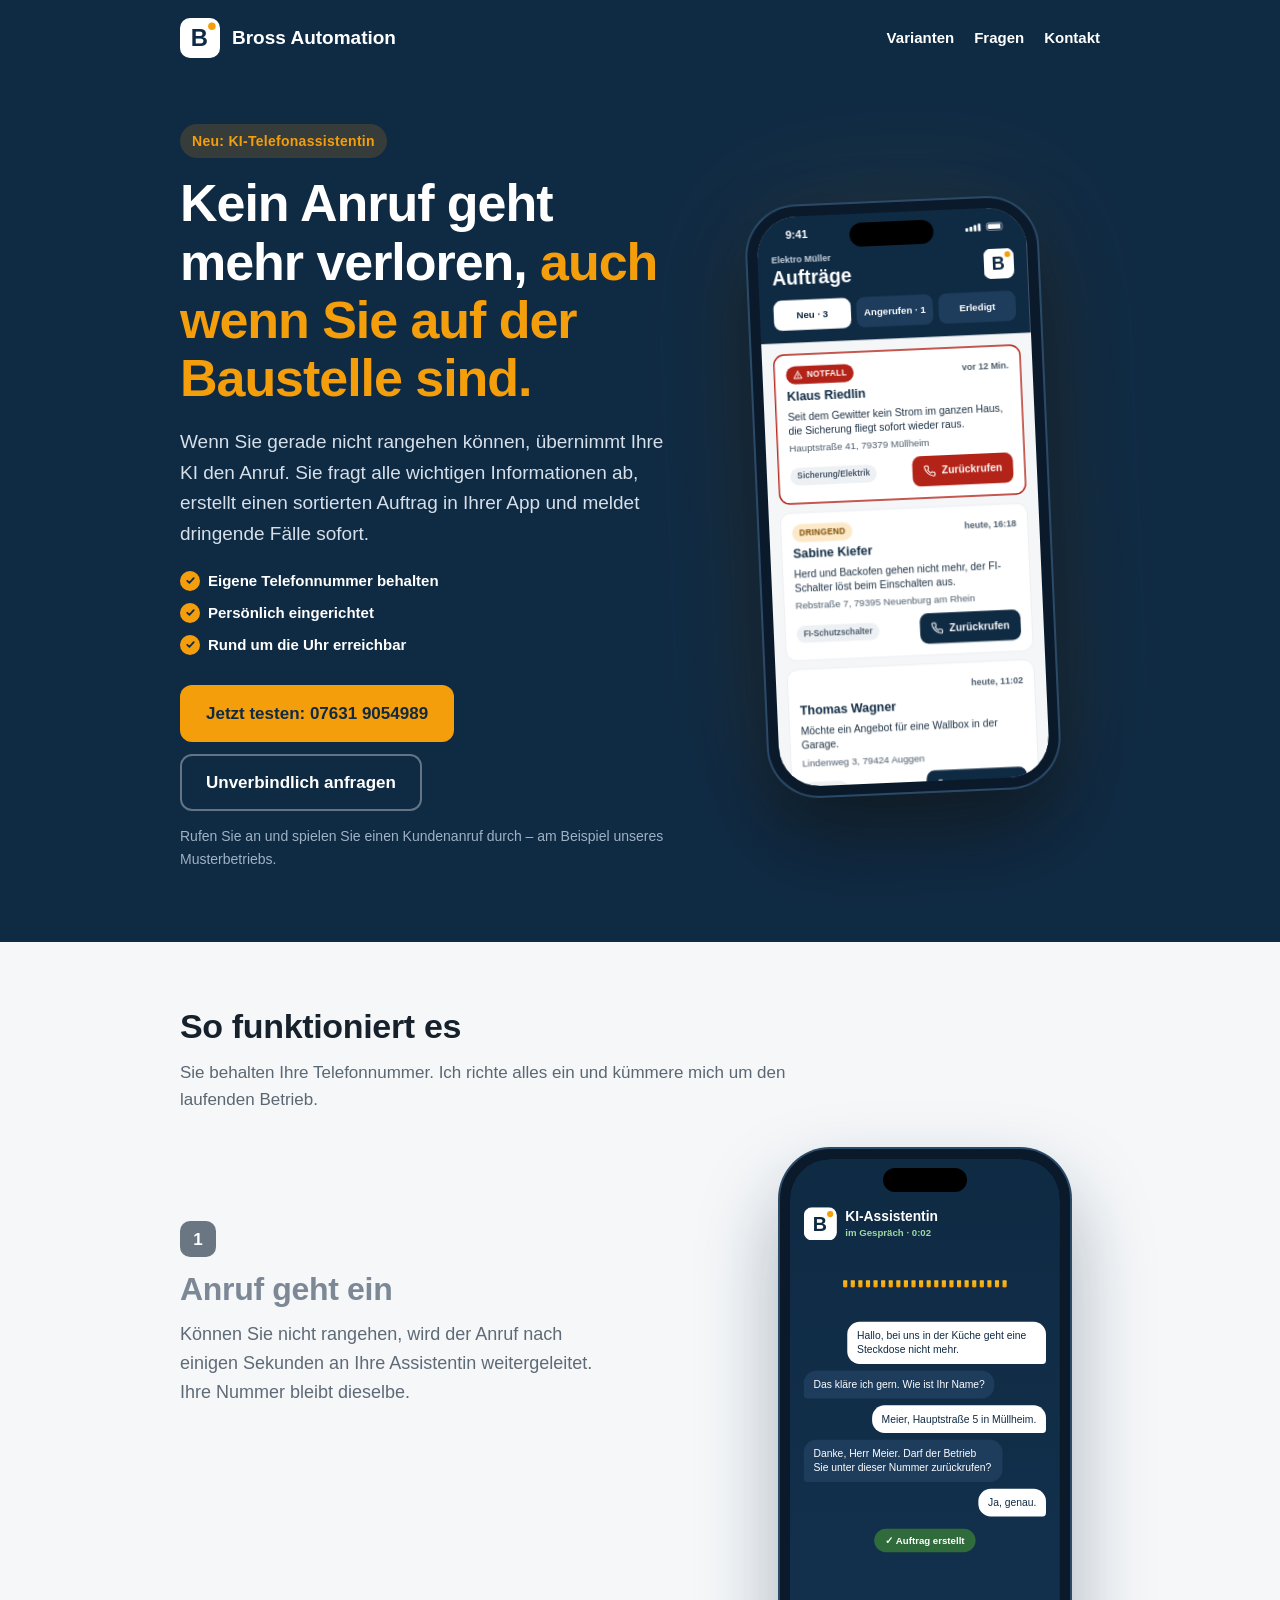
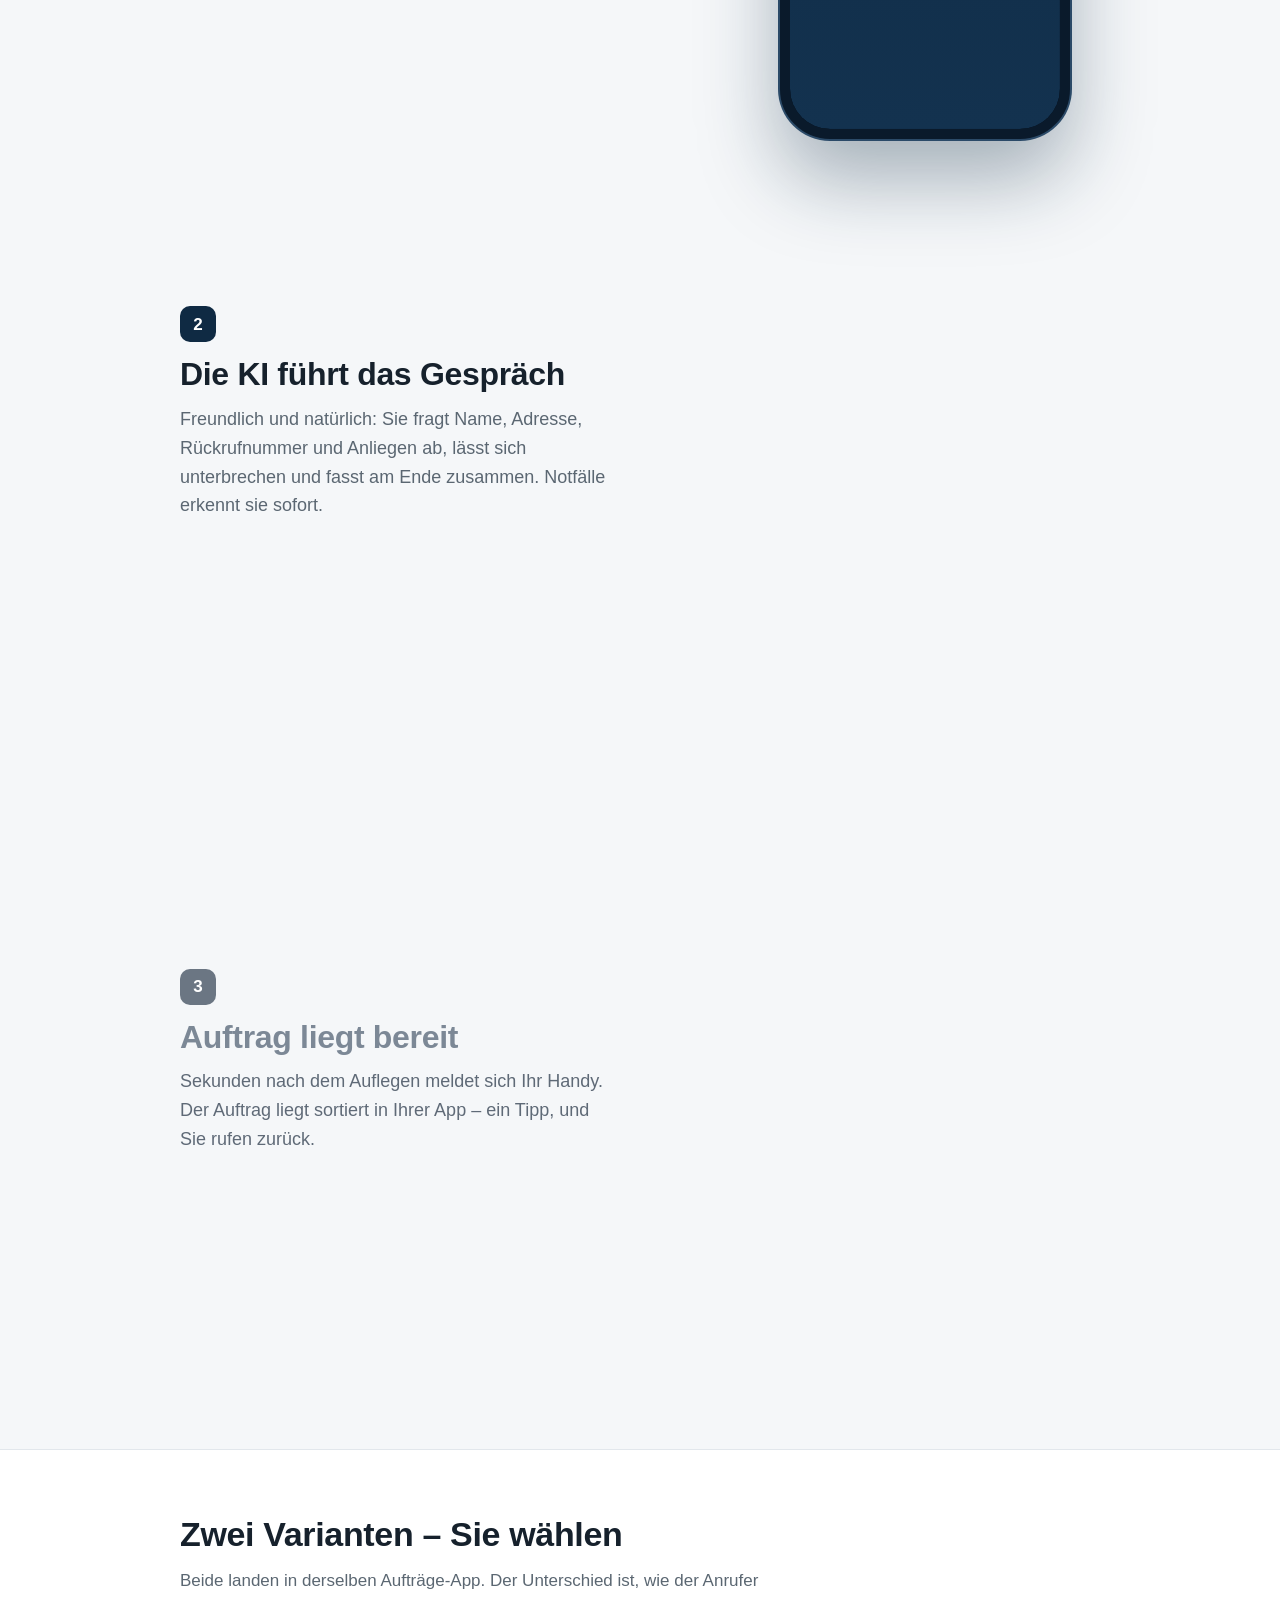
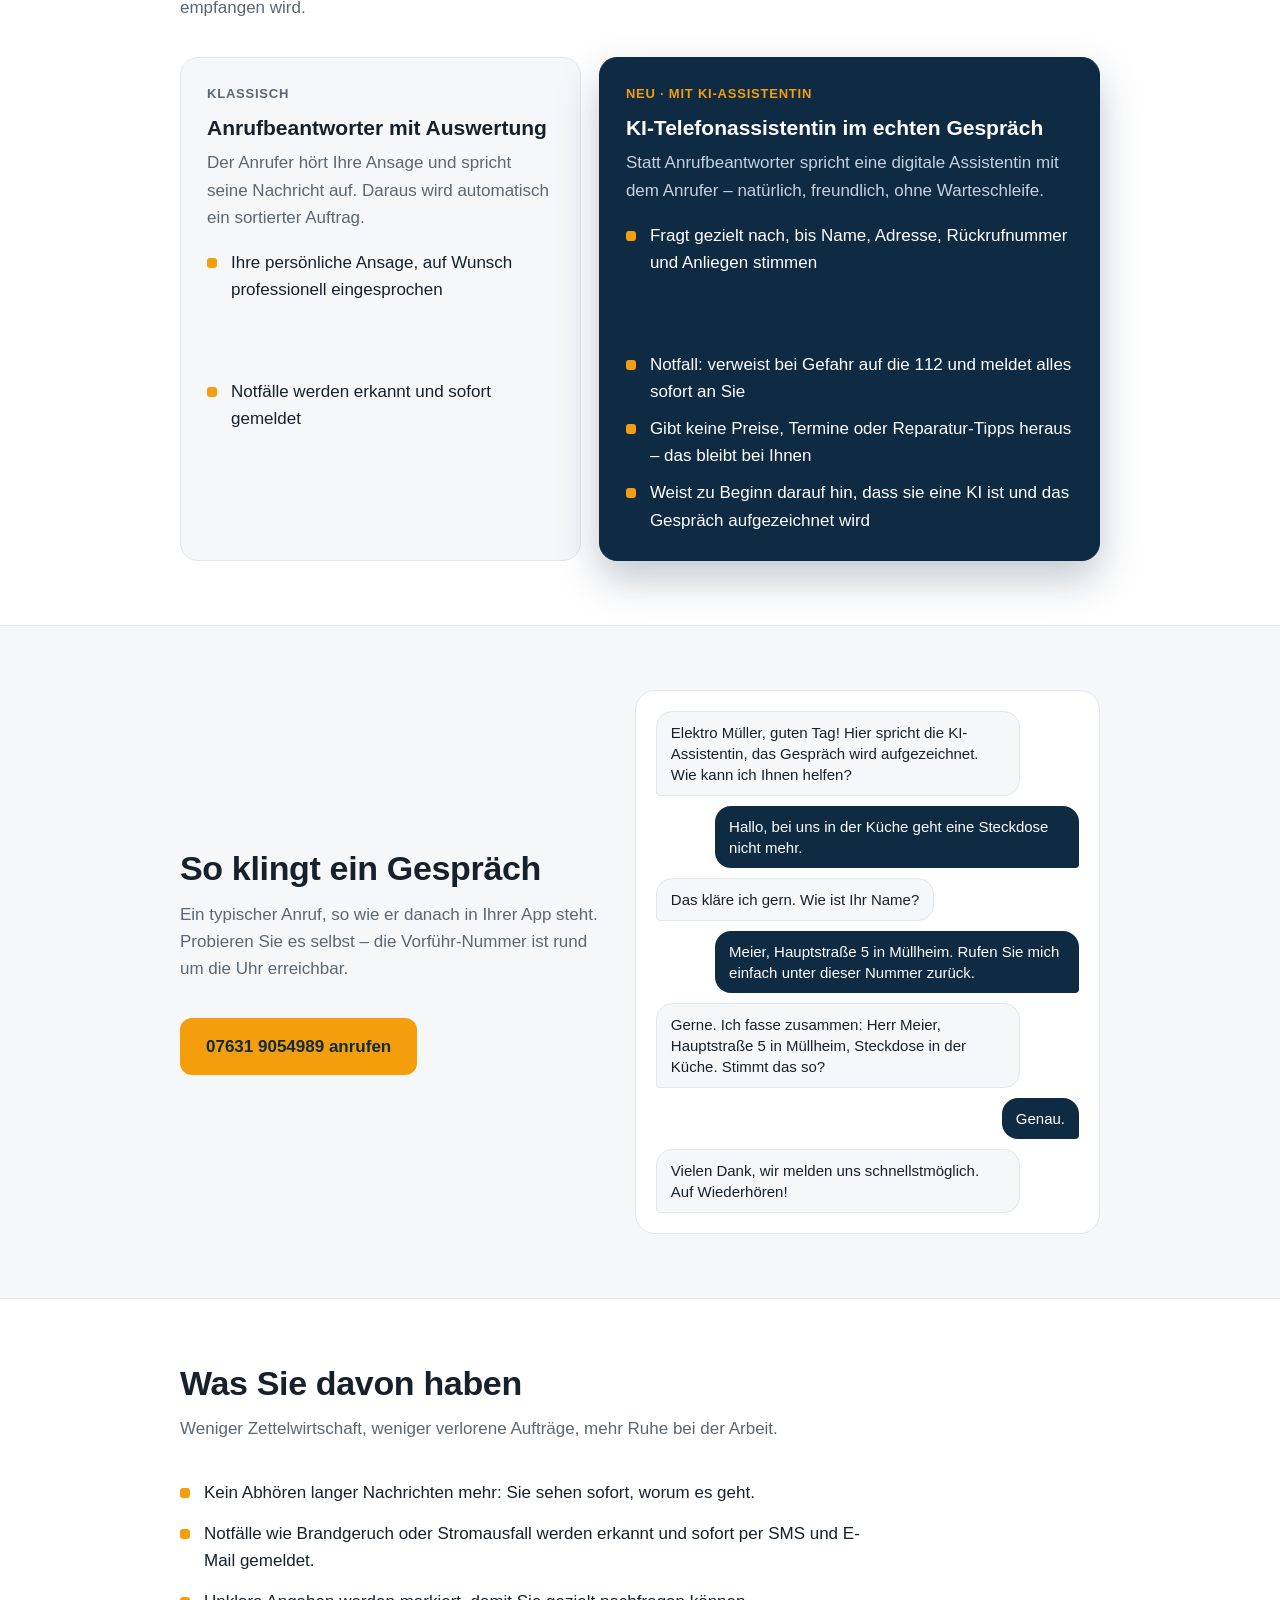
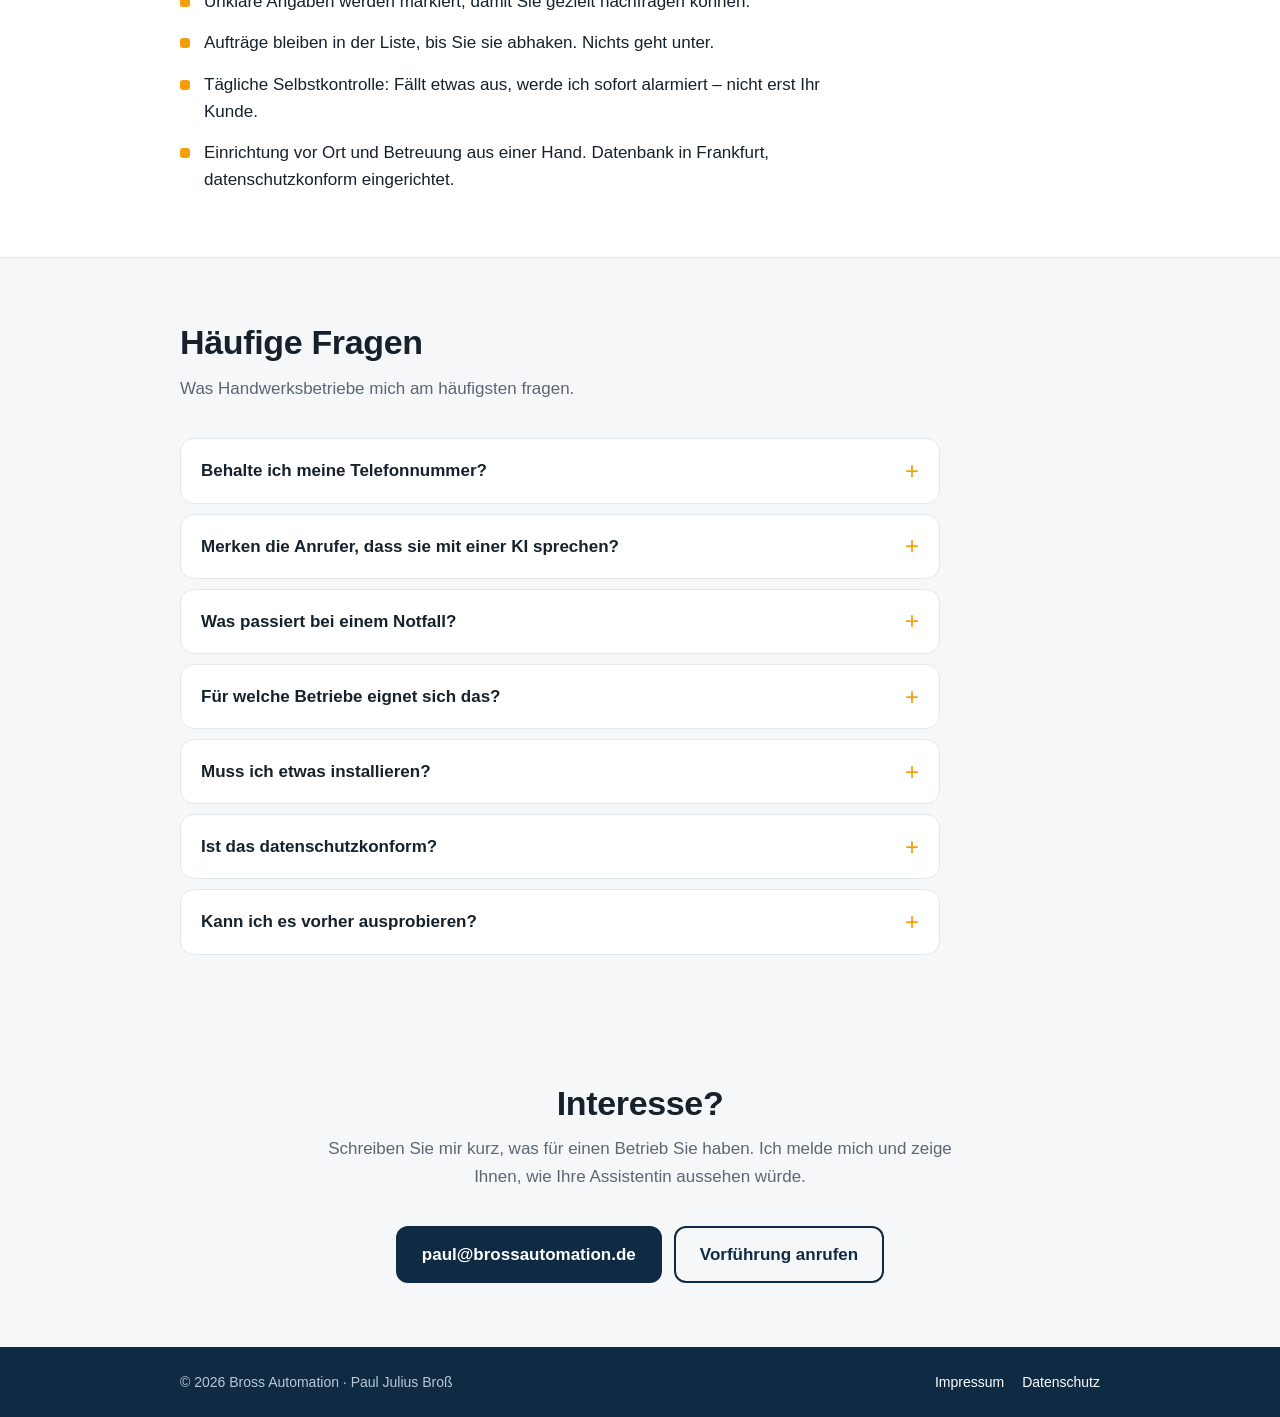
==== commit 1888036a: "SEO: Titel und Beschreibung mit Suchbegriffen, Sitemap, robots.txt, strukturierte Daten (Betrieb + F" ====
--- a/index.html
+++ b/index.html
@@ -4,16 +4,145 @@
   <meta charset="utf-8">
   <meta name="viewport" content="width=device-width, initial-scale=1">
   <meta name="format-detection" content="telephone=no">
-  <title>Bross Automation – KI-Telefonassistentin für Handwerksbetriebe</title>
-  <meta name="description" content="Bross Automation richtet Handwerksbetrieben eine KI-Telefonassistentin ein: Sie nimmt ab, wenn niemand kann, fragt alles Wichtige ab und legt den Auftrag sortiert in die App. Notfälle werden sofort gemeldet.">
+  <title>KI-Telefonassistentin für Handwerker in Südbaden | Bross Automation</title>
+  <meta name="description" content="Verpasste Anrufe auf der Baustelle? Ihre KI-Telefonassistentin nimmt ab, fragt Name, Adresse und Anliegen ab und legt den Auftrag sortiert in Ihre App. Für Handwerksbetriebe in Südbaden – Freiburg, Müllheim, Neuenburg.">
+  <link rel="canonical" href="https://brossautomation.de/">
+  <meta name="theme-color" content="#0F2A43">
+  <meta property="og:type" content="website">
+  <meta property="og:locale" content="de_DE">
+  <meta property="og:site_name" content="Bross Automation">
+  <meta property="og:url" content="https://brossautomation.de/">
+  <meta property="og:title" content="Kein Anruf geht mehr verloren – KI-Telefonassistentin für Handwerker">
+  <meta property="og:description" content="Ihre KI nimmt ab, wenn Sie nicht können, und legt den Auftrag sortiert in Ihre App. Jetzt testen: 07631 9054989.">
+  <meta property="og:image" content="https://brossautomation.de/og-bild.png">
+  <meta property="og:image:width" content="1200">
+  <meta property="og:image:height" content="630">
+  <meta name="twitter:card" content="summary_large_image">
+  <link rel="apple-touch-icon" href="apple-touch-icon.png">
+  <script type="application/ld+json">
+[
+ {
+  "@context": "https://schema.org",
+  "@type": "ProfessionalService",
+  "@id": "https://brossautomation.de/#betrieb",
+  "name": "Bross Automation",
+  "url": "https://brossautomation.de/",
+  "logo": "https://brossautomation.de/apple-touch-icon.png",
+  "image": "https://brossautomation.de/og-bild.png",
+  "description": "KI-Telefonassistentin und Anrufbeantworter mit Auswertung für Handwerksbetriebe: nimmt Anrufe an, wenn niemand kann, fragt alles Wichtige ab und legt den Auftrag sortiert in die App.",
+  "email": "paul@brossautomation.de",
+  "founder": {
+   "@type": "Person",
+   "name": "Paul Julius Broß"
+  },
+  "address": {
+   "@type": "PostalAddress",
+   "streetAddress": "Neue Straße 2",
+   "postalCode": "79395",
+   "addressLocality": "Neuenburg am Rhein",
+   "addressRegion": "Baden-Württemberg",
+   "addressCountry": "DE"
+  },
+  "areaServed": [
+   {
+    "@type": "City",
+    "name": "Neuenburg am Rhein"
+   },
+   {
+    "@type": "City",
+    "name": "Müllheim"
+   },
+   {
+    "@type": "City",
+    "name": "Freiburg im Breisgau"
+   },
+   {
+    "@type": "City",
+    "name": "Bad Krozingen"
+   },
+   {
+    "@type": "City",
+    "name": "Lörrach"
+   },
+   {
+    "@type": "AdministrativeArea",
+    "name": "Südbaden"
+   }
+  ],
+  "knowsLanguage": "de"
+ },
+ {
+  "@context": "https://schema.org",
+  "@type": "FAQPage",
+  "mainEntity": [
+   {
+    "@type": "Question",
+    "name": "Behalte ich meine Telefonnummer?",
+    "acceptedAnswer": {
+     "@type": "Answer",
+     "text": "Ja. Ihre Nummer bleibt genau so, wie sie ist. Nehmen Sie einen Anruf nicht an, wird er nach einigen Sekunden an Ihre Assistentin weitergeleitet."
+    }
+   },
+   {
+    "@type": "Question",
+    "name": "Merken die Anrufer, dass sie mit einer KI sprechen?",
+    "acceptedAnswer": {
+     "@type": "Answer",
+     "text": "Ja, die Assistentin sagt das zu Beginn offen und weist darauf hin, dass das Gespräch aufgezeichnet wird. Sie spricht natürlich, lässt sich unterbrechen und fragt nach, bis Name, Adresse, Rückrufnummer und Anliegen stimmen."
+    }
+   },
+   {
+    "@type": "Question",
+    "name": "Was passiert bei einem Notfall?",
+    "acceptedAnswer": {
+     "@type": "Answer",
+     "text": "Notfälle wie Brandgeruch oder Stromausfall erkennt die Assistentin. Bei Gefahr verweist sie auf die 112 und meldet den Fall sofort per SMS und E-Mail an Sie."
+    }
+   },
+   {
+    "@type": "Question",
+    "name": "Für welche Betriebe eignet sich das?",
+    "acceptedAnswer": {
+     "@type": "Answer",
+     "text": "Für Handwerksbetriebe, die tagsüber auf der Baustelle oder beim Kunden sind und deshalb Anrufe verpassen – zum Beispiel Elektro-, Sanitär- und Heizungsbetriebe."
+    }
+   },
+   {
+    "@type": "Question",
+    "name": "Muss ich etwas installieren?",
+    "acceptedAnswer": {
+     "@type": "Answer",
+     "text": "Nein. Die Einrichtung übernehme ich persönlich. Die Aufträge sehen Sie in der App „Aufträge“ auf dem iPhone oder im Browser."
+    }
+   },
+   {
+    "@type": "Question",
+    "name": "Ist das datenschutzkonform?",
+    "acceptedAnswer": {
+     "@type": "Answer",
+     "text": "Ja. Die Daten liegen in einem Rechenzentrum in Frankfurt am Main, die Verarbeitung läuft über einen Vertrag zur Auftragsverarbeitung nach Art. 28 DSGVO."
+    }
+   },
+   {
+    "@type": "Question",
+    "name": "Kann ich es vorher ausprobieren?",
+    "acceptedAnswer": {
+     "@type": "Answer",
+     "text": "Ja. Rufen Sie die Vorführ-Nummer 07631 9054989 an und spielen Sie einen Kundenanruf durch – rund um die Uhr."
+    }
+   }
+  ]
+ }
+]
+  </script>
   <link rel="icon" href="logo.svg" type="image/svg+xml">
-  <link rel="stylesheet" href="styles.css?v=14">
+  <link rel="stylesheet" href="styles.css?v=15">
 </head>
 <body>
   <header class="kopf">
     <div class="huelle">
       <a class="marke" href="./"><img src="logo.svg" alt="">Bross Automation</a>
-      <nav><a href="#varianten">Varianten</a><a href="#kontakt">Kontakt</a></nav>
+      <nav><a href="#varianten">Varianten</a><a href="#fragen">Fragen</a><a href="#kontakt">Kontakt</a></nav>
     </div>
   </header>
 
@@ -235,6 +364,22 @@
       </div>
     </section>
 
+    <section id="fragen" class="fragen">
+      <div class="huelle">
+        <h2>Häufige Fragen</h2>
+        <p class="unterzeile">Was Handwerksbetriebe mich am häufigsten fragen.</p>
+        <div class="faq">
+          <details><summary>Behalte ich meine Telefonnummer?</summary><p>Ja. Ihre Nummer bleibt genau so, wie sie ist. Nehmen Sie einen Anruf nicht an, wird er nach einigen Sekunden an Ihre Assistentin weitergeleitet.</p></details>
+          <details><summary>Merken die Anrufer, dass sie mit einer KI sprechen?</summary><p>Ja, die Assistentin sagt das zu Beginn offen und weist darauf hin, dass das Gespräch aufgezeichnet wird. Sie spricht natürlich, lässt sich unterbrechen und fragt nach, bis Name, Adresse, Rückrufnummer und Anliegen stimmen.</p></details>
+          <details><summary>Was passiert bei einem Notfall?</summary><p>Notfälle wie Brandgeruch oder Stromausfall erkennt die Assistentin. Bei Gefahr verweist sie auf die 112 und meldet den Fall sofort per SMS und E-Mail an Sie.</p></details>
+          <details><summary>Für welche Betriebe eignet sich das?</summary><p>Für Handwerksbetriebe, die tagsüber auf der Baustelle oder beim Kunden sind und deshalb Anrufe verpassen – zum Beispiel Elektro-, Sanitär- und Heizungsbetriebe.</p></details>
+          <details><summary>Muss ich etwas installieren?</summary><p>Nein. Die Einrichtung übernehme ich persönlich. Die Aufträge sehen Sie in der App „Aufträge“ auf dem iPhone oder im Browser.</p></details>
+          <details><summary>Ist das datenschutzkonform?</summary><p>Ja. Die Daten liegen in einem Rechenzentrum in Frankfurt am Main, die Verarbeitung läuft über einen Vertrag zur Auftragsverarbeitung nach Art. 28 DSGVO.</p></details>
+          <details><summary>Kann ich es vorher ausprobieren?</summary><p>Ja. Rufen Sie die Vorführ-Nummer 07631 9054989 an und spielen Sie einen Kundenanruf durch – rund um die Uhr.</p></details>
+        </div>
+      </div>
+    </section>
+
     <section id="kontakt" class="kontakt">
       <div class="huelle">
         <h2>Interesse?</h2>
--- a/styles.css
+++ b/styles.css
@@ -234,6 +234,15 @@
 /* Handy oben kippt mit der Maus */
 .start .handy { transform: perspective(1400px) rotateX(var(--rx, 0deg)) rotateY(var(--ry, 0deg)) rotate(-2.5deg); transition: transform .25s ease-out; }
 
+/* Häufige Fragen */
+.faq { max-width: 760px; display: grid; gap: 10px; }
+.faq details { background: #fff; border: 1px solid var(--rand, #E3E8ED); border-radius: 14px; padding: 0 20px; }
+.faq summary { cursor: pointer; list-style: none; padding: 18px 32px 18px 0; font-weight: 700; font-size: 17px; position: relative; }
+.faq summary::-webkit-details-marker { display: none; }
+.faq summary::after { content: "+"; position: absolute; right: 0; top: 50%; transform: translateY(-50%); font-size: 24px; font-weight: 400; color: var(--orange); transition: transform .2s; }
+.faq details[open] summary::after { transform: translateY(-50%) rotate(45deg); }
+.faq details p { margin: 0 0 18px; color: var(--text-leise); line-height: 1.55; }
+
 /* Mobil: Zeitleiste */
 .zeitleiste { display: none; position: relative; padding-left: 48px; margin-top: 8px; }
 .zeitleiste::before { content: ""; position: absolute; left: 15px; top: 10px; bottom: 40px; width: 2px; border-radius: 2px; background: linear-gradient(var(--marine), var(--orange)); }
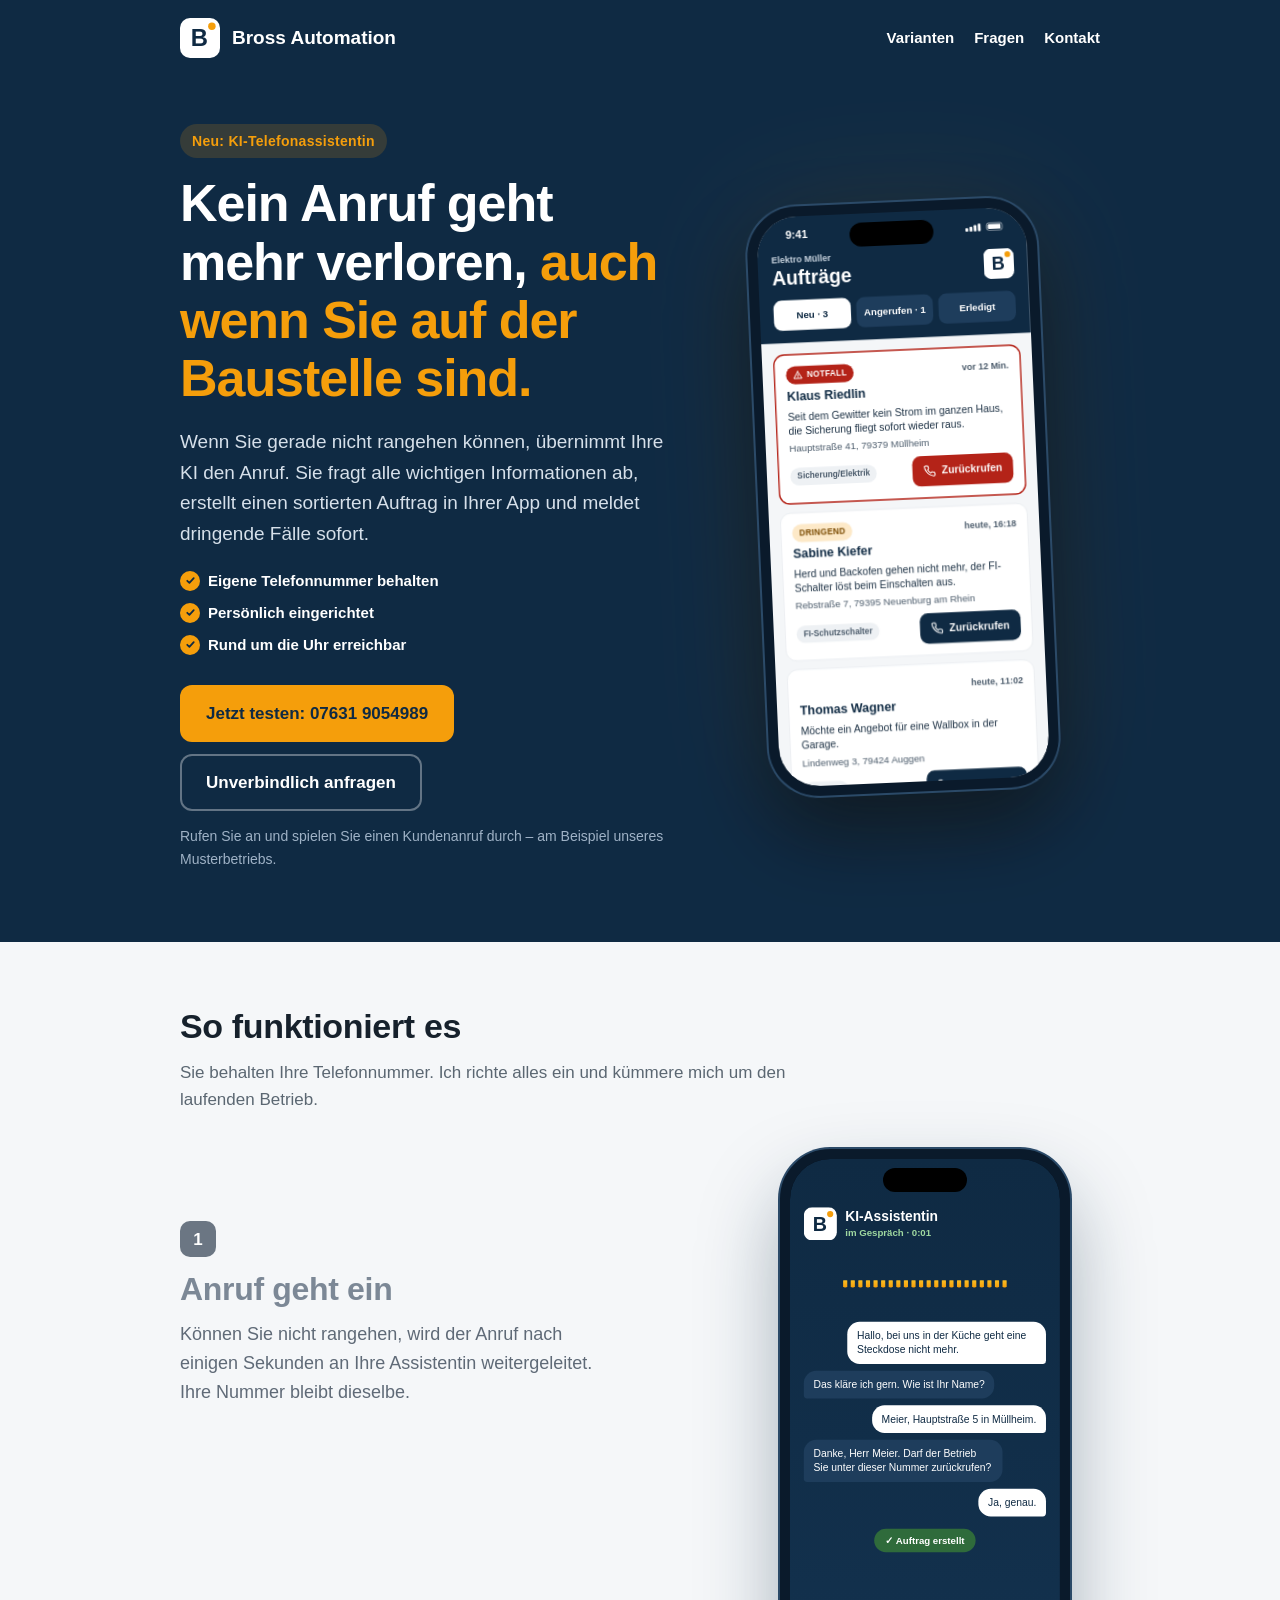
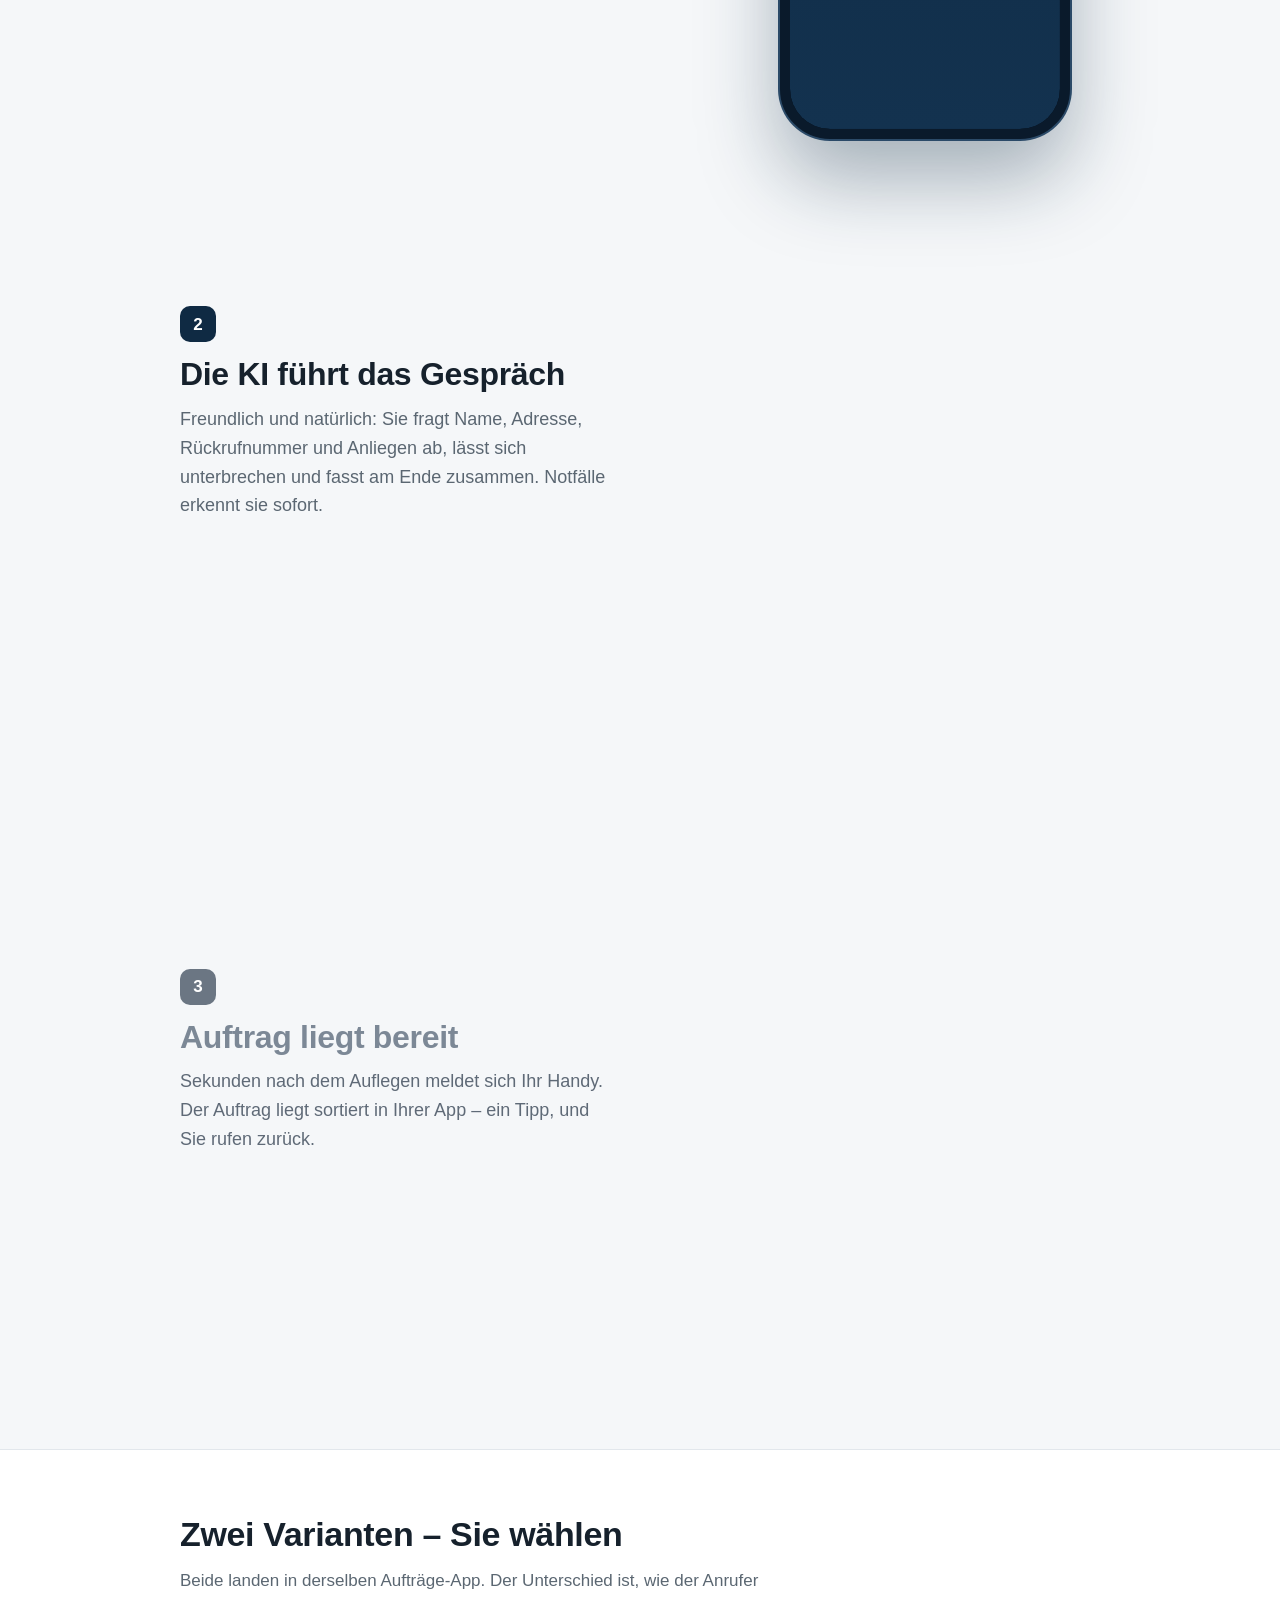
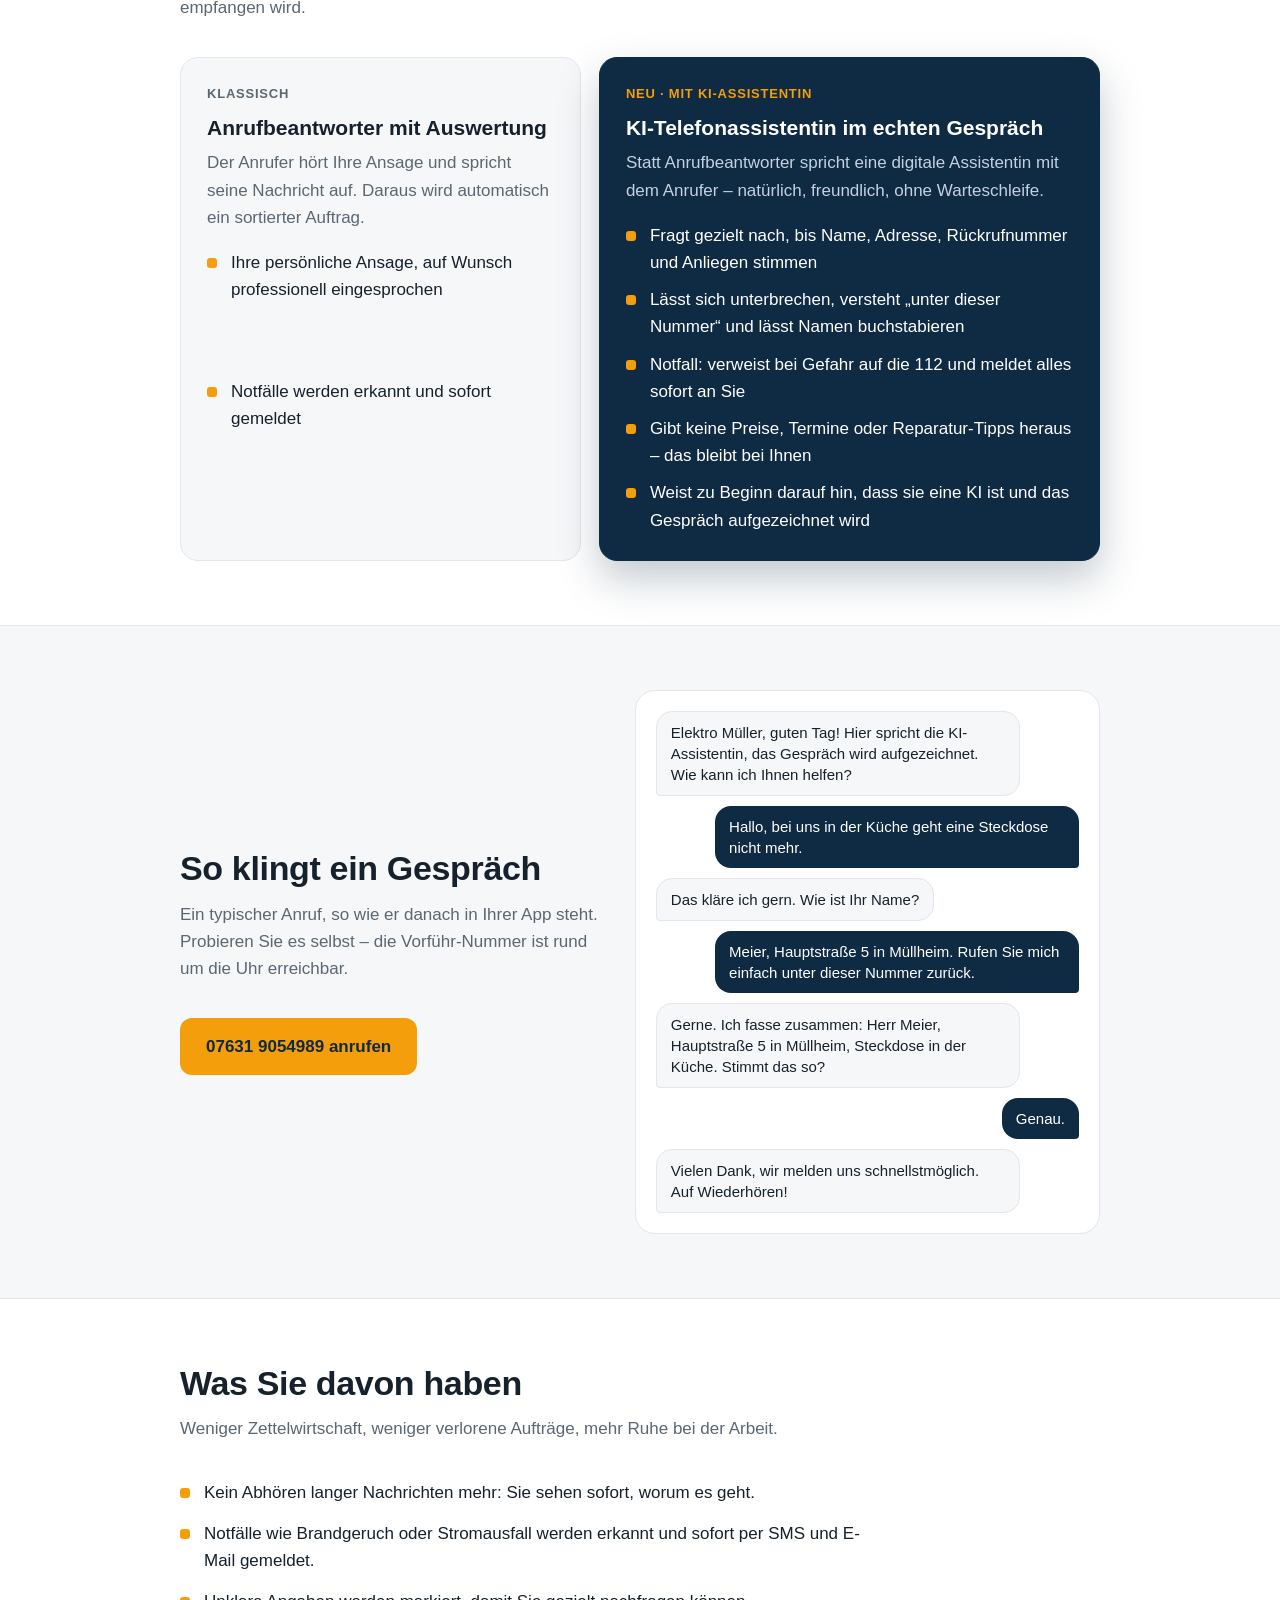
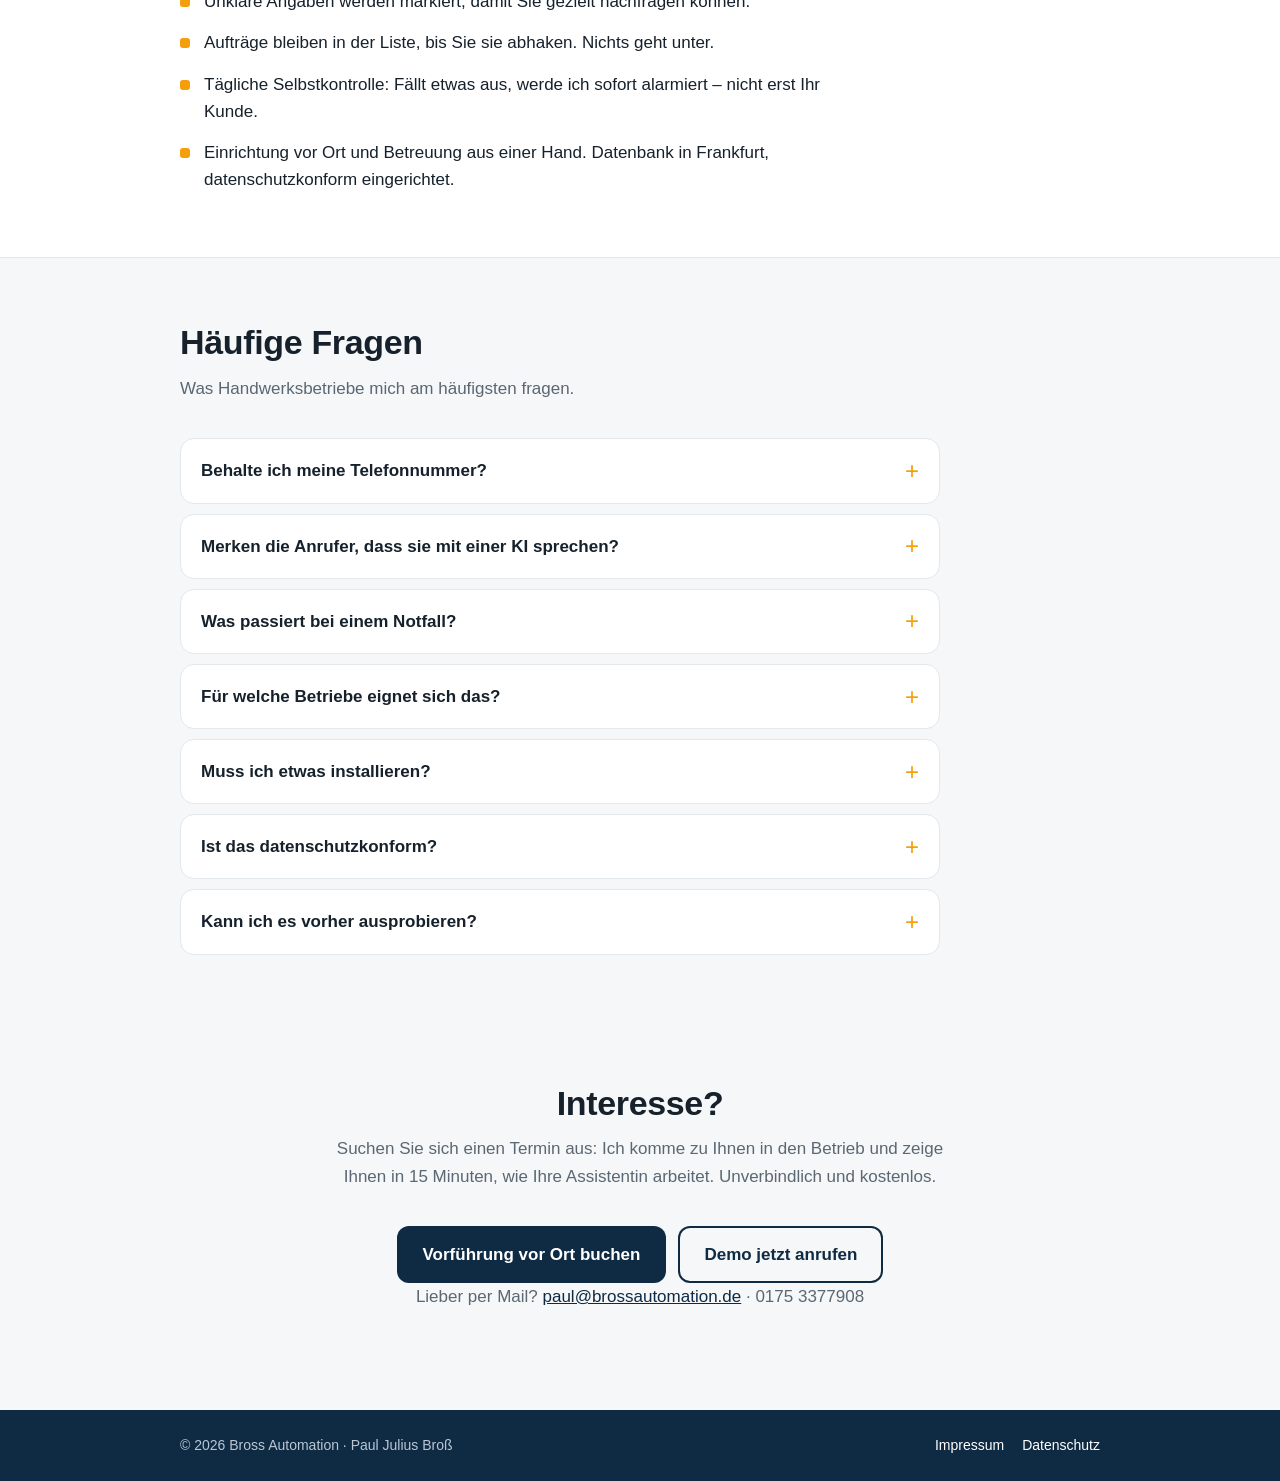
==== commit abc860ab: "Kontakt: Terminbuchung über Google Kalender und vorausgefüllte Mail; Datenschutz um Terminbuchung er" ====
--- a/index.html
+++ b/index.html
@@ -383,11 +383,12 @@
     <section id="kontakt" class="kontakt">
       <div class="huelle">
         <h2>Interesse?</h2>
-        <p class="unterzeile">Schreiben Sie mir kurz, was für einen Betrieb Sie haben. Ich melde mich und zeige Ihnen, wie Ihre Assistentin aussehen würde.</p>
+        <p class="unterzeile">Suchen Sie sich einen Termin aus: Ich komme zu Ihnen in den Betrieb und zeige Ihnen in 15 Minuten, wie Ihre Assistentin arbeitet. Unverbindlich und kostenlos.</p>
         <div class="knoepfe mitte">
-          <a class="knopf" href="mailto:paul@brossautomation.de">paul@brossautomation.de</a>
-          <a class="knopf zweit-hell" href="tel:+4976319054989">Vorführung anrufen</a>
-        </div>
+          <a class="knopf" href="https://calendar.app.google/7Q2WTZnigQf89UtQA" target="_blank" rel="noopener">Vorführung vor Ort buchen</a>
+          <a class="knopf zweit-hell" href="tel:+4976319054989">Demo jetzt anrufen</a>
+        </div>
+        <p class="unterzeile">Lieber per Mail? <a href="mailto:paul@brossautomation.de?subject=Anfrage%20Telefonassistentin&amp;body=Guten%20Tag%20Herr%20Bro%C3%9F%2C%0A%0Aich%20interessiere%20mich%20f%C3%BCr%20die%20Telefonassistentin.%0A%0ABetrieb%3A%20%0AOrt%3A%20%0ATelefon%3A%20%0AAm%20besten%20erreichbar%3A%20%0A%0AViele%20Gr%C3%BC%C3%9Fe">paul@brossautomation.de</a> · 0175 3377908</p>
       </div>
     </section>
   </main>
